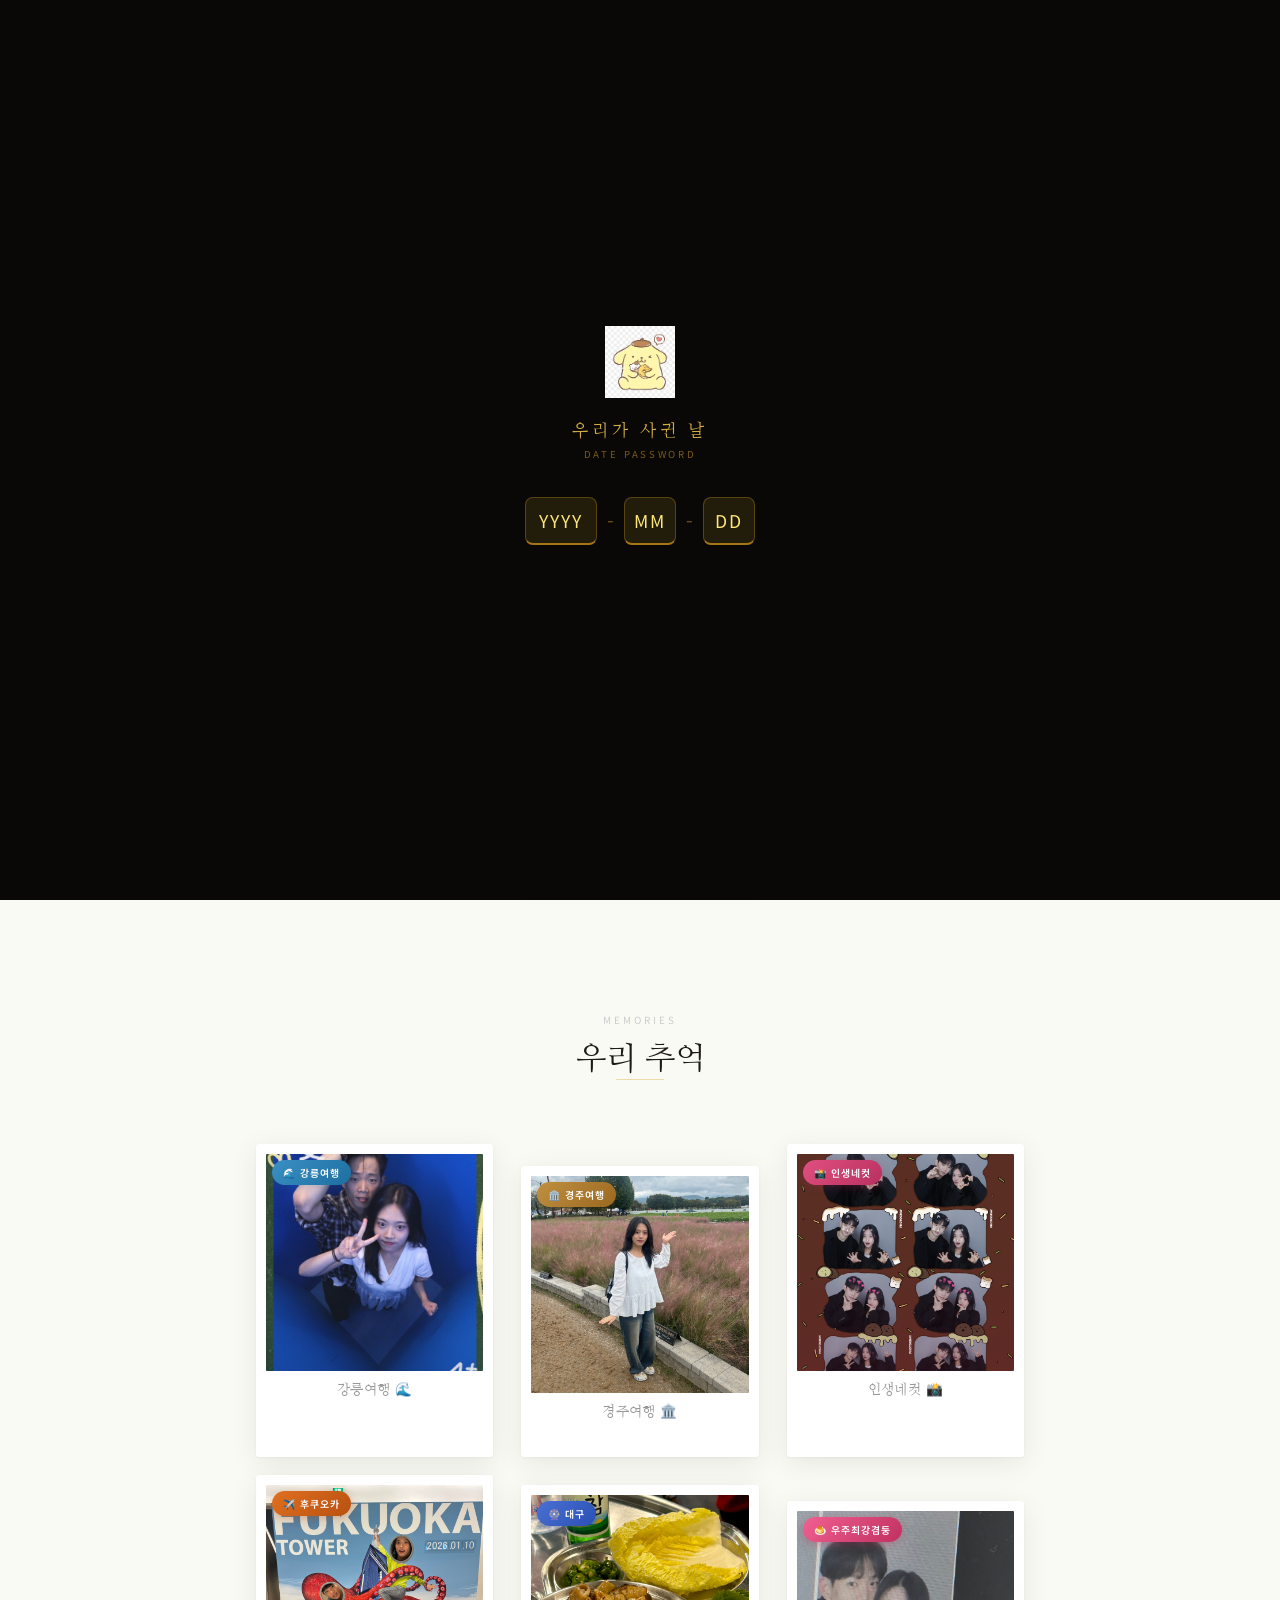
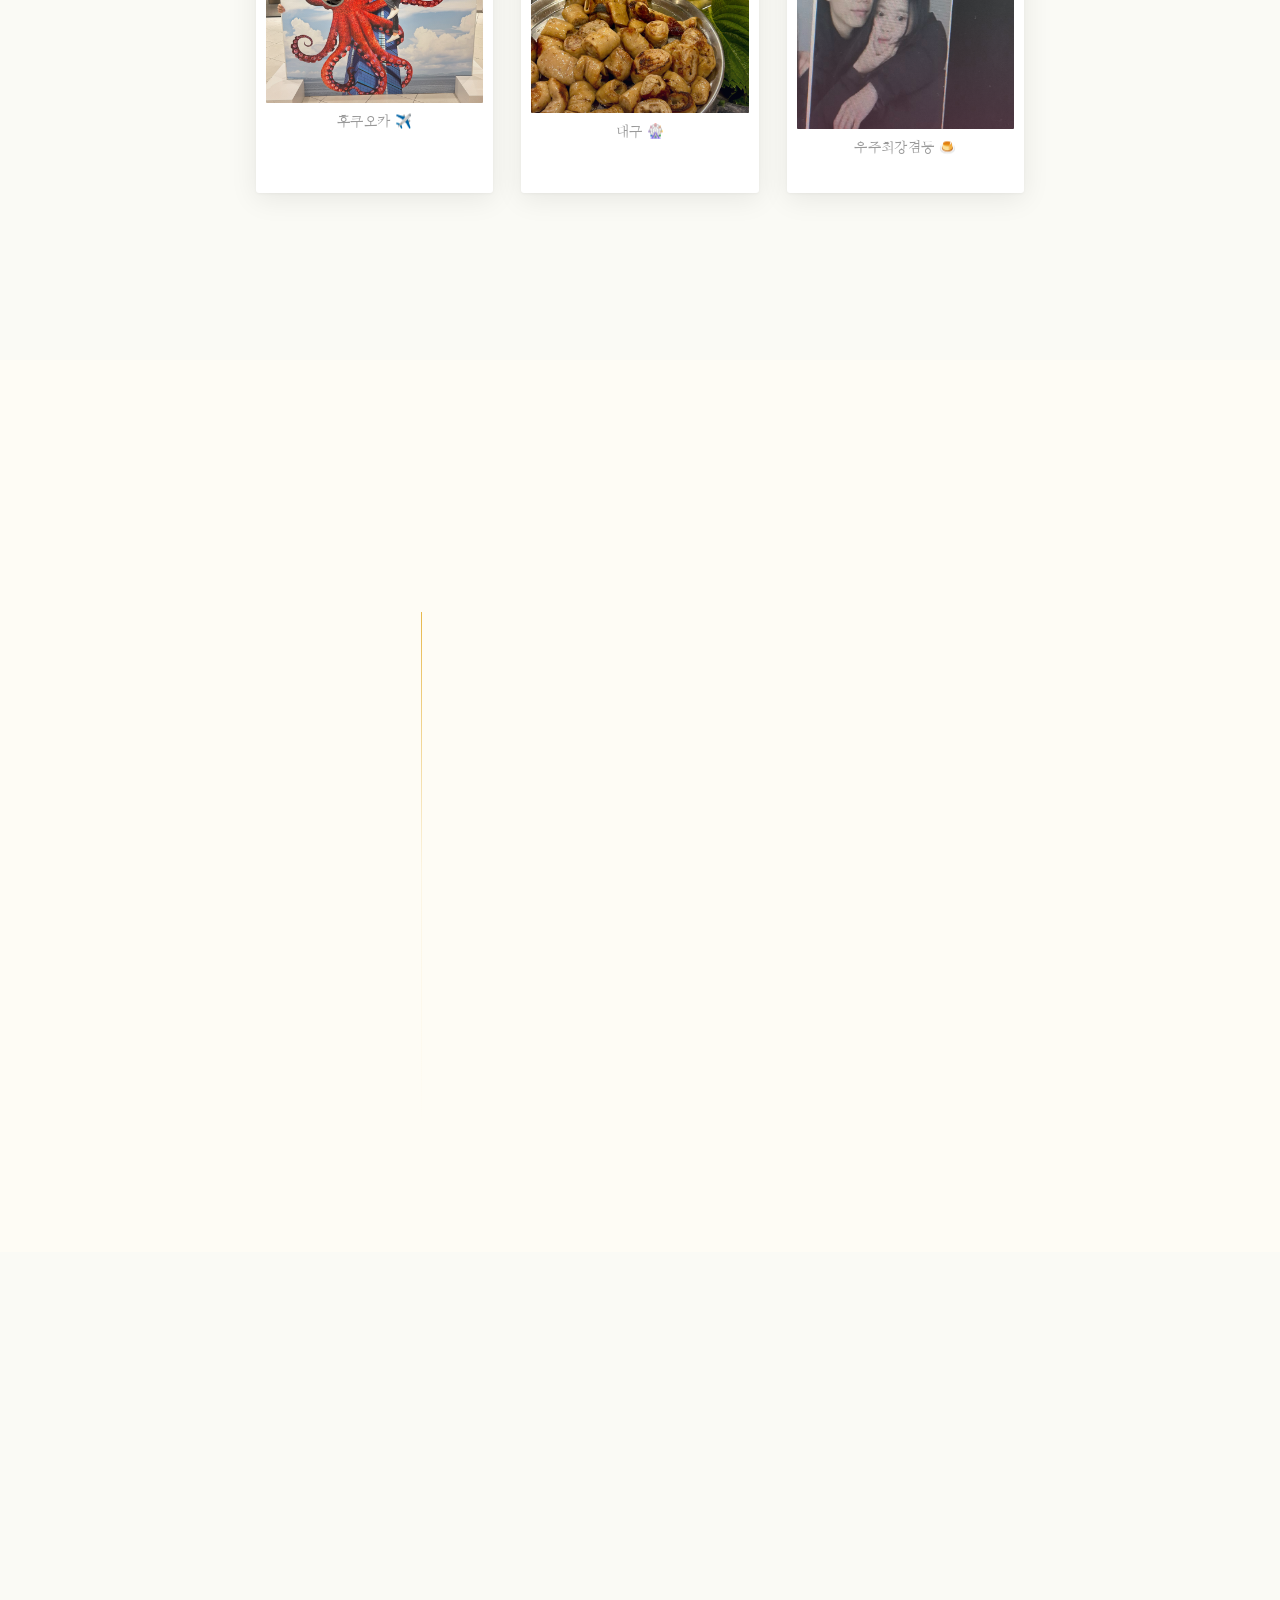
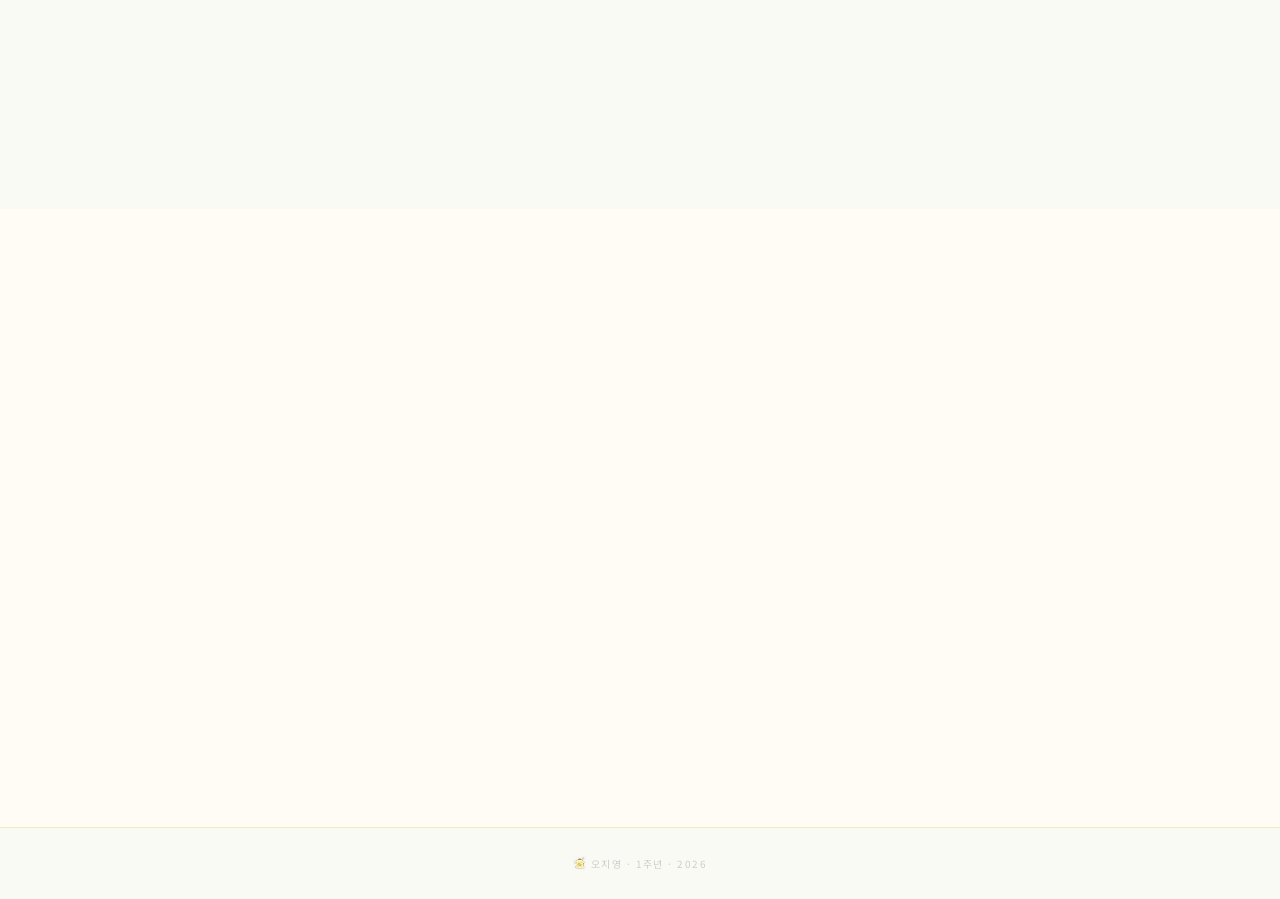
==== index2.html @ 8ad71fc0 "==" ====
<!doctype html>
<html lang="ko">
  <head>
    <meta charset="UTF-8" />
    <meta name="viewport" content="width=device-width, initial-scale=1.0" />
    <title>우래기 1주년 축하해 🍮</title>
    <link rel="preconnect" href="https://fonts.googleapis.com" />
    <link rel="preconnect" href="https://fonts.gstatic.com" crossorigin />
    <link
      href="https://fonts.googleapis.com/css2?family=Nanum+Myeongjo:wght@400;700;800&family=Noto+Sans+KR:wght@300;400;500&display=swap"
      rel="stylesheet" />
    <link rel="stylesheet" href="./css/365.css" />
  </head>
  <body>
    <!-- ═══ LOCK SCREEN (주석처리 중 - 작업용) ═══
    <div id="lockScreen" ...>
      ...
    </div>
    ═══ LOCK SCREEN END ═══ -->

    <!-- ═══ LOCK SCREEN ═══ -->
    <div id="lockScreen" style="position:fixed;inset:0;z-index:99999;display:flex;flex-direction:column;align-items:center;justify-content:center;background:#0a0806;overflow:hidden;">
      <canvas id="lockCanvas" style="position:absolute;inset:0;pointer-events:none;"></canvas>
      <div style="position:relative;z-index:2;display:flex;flex-direction:column;align-items:center;gap:0;">
        <div id="lockDuck" style="margin-bottom:18px;animation:duckBob 2.4s ease-in-out infinite;">
          <img src="./images/icon/pompom.png" alt="pompom" style="width:72px;height:72px;object-fit:contain;" />
        </div>
        <p style="font-family:'Nanum Myeongjo',serif;color:rgba(255,210,80,0.82);font-size:1.05rem;letter-spacing:0.22em;margin-bottom:6px;">우리가 사귄 날</p>
        <p style="font-family:'Noto Sans KR',sans-serif;color:rgba(255,190,60,0.45);font-size:0.6rem;letter-spacing:0.28em;margin-bottom:36px;">DATE PASSWORD</p>
        <div id="dateInputs" style="display:flex;align-items:center;gap:10px;margin-bottom:12px;">
          <input id="inYear" type="tel" maxlength="4" placeholder="YYYY"
            oninput="onlyNums(this);if(this.value.length===4)document.getElementById('inMonth').focus()"
            onfocus="lockFocus(this)" onblur="lockBlur(this)"
            style="width:72px;background:rgba(255,200,50,0.1);border:1px solid rgba(255,190,40,0.25);border-bottom:2px solid rgba(255,180,30,0.6);border-radius:8px;color:#ffd060;font-size:1.1rem;text-align:center;padding:10px 6px;outline:none;font-family:'Noto Sans KR',sans-serif;letter-spacing:0.1em;transition:all 0.2s;-webkit-appearance:none;" />
          <span style="color:rgba(255,190,50,0.4);font-size:1.2rem;">-</span>
          <input id="inMonth" type="tel" maxlength="2" placeholder="MM"
            oninput="onlyNums(this);if(this.value.length===2)document.getElementById('inDay').focus()"
            onfocus="lockFocus(this)" onblur="lockBlur(this)"
            style="width:52px;background:rgba(255,200,50,0.1);border:1px solid rgba(255,190,40,0.25);border-bottom:2px solid rgba(255,180,30,0.6);border-radius:8px;color:#ffd060;font-size:1.1rem;text-align:center;padding:10px 6px;outline:none;font-family:'Noto Sans KR',sans-serif;letter-spacing:0.1em;transition:all 0.2s;-webkit-appearance:none;" />
          <span style="color:rgba(255,190,50,0.4);font-size:1.2rem;">-</span>
          <input id="inDay" type="tel" maxlength="2" placeholder="DD"
            oninput="onlyNums(this);if(this.value.length===2)checkDate()"
            onfocus="lockFocus(this)" onblur="lockBlur(this)"
            style="width:52px;background:rgba(255,200,50,0.1);border:1px solid rgba(255,190,40,0.25);border-bottom:2px solid rgba(255,180,30,0.6);border-radius:8px;color:#ffd060;font-size:1.1rem;text-align:center;padding:10px 6px;outline:none;font-family:'Noto Sans KR',sans-serif;letter-spacing:0.1em;transition:all 0.2s;-webkit-appearance:none;" />
        </div>
        <p id="lockErrMsg" style="font-family:'Noto Sans KR',sans-serif;color:rgba(255,100,80,0.8);font-size:0.62rem;letter-spacing:0.18em;height:18px;opacity:0;transition:opacity 0.3s;">날짜가 맞지 않아요 🍮</p>
      </div>
    </div>
    <!-- ═══ LOCK SCREEN END ═══ -->

    <!-- Music Player -->
    <div class="fixed bottom-5 left-1/2 -translate-x-1/2 z-50 w-[88%] max-w-[300px]">
      <div class="player flex items-center gap-3 px-4 py-2.5">
        <button class="play-btn" onclick="toggleMusic()">
          <svg id="playIcon" width="12" height="12" viewBox="0 0 24 24" fill="#fff">
            <polygon points="6,3 20,12 6,21" />
          </svg>
          <svg id="pauseIcon" width="12" height="12" viewBox="0 0 24 24" fill="#fff" style="display: none">
            <rect x="5" y="4" width="4" height="16" />
            <rect x="15" y="4" width="4" height="16" />
          </svg>
        </button>
        <div class="flex-1">
          <div style="font-size: 0.65rem; color: #a09060; margin-bottom: 5px; letter-spacing: 0.05em;">
            🎵 たぶん — YOASOBI
          </div>
          <div style="width: 100%; height: 1.5px; border-radius: 1px; background: #f0e8a0; overflow: hidden;">
            <div id="pbar" style="height: 100%; width: 0%; background: linear-gradient(90deg, var(--gold), #d4a030); transition: width 0.4s linear; border-radius: 1px;"></div>
          </div>
        </div>
        <img src="./images/icon/pompom.png" alt="pompom" class="duck-walk" style="width:28px;height:28px;object-fit:contain;" onerror="this.outerHTML='<span class=\'duck-walk\' style=\'font-size:1.1rem\'>🍮</span>'" />
      </div>
    </div>
    <audio id="bgm" loop>
      <source src="./audio/ji.mp3" type="audio/mpeg" />
    </audio>

    <!-- HERO -->
    <section
      style="background: linear-gradient(160deg, #fffef0 0%, #fefcf0 50%, #fafaf5 100%); min-height: 100svh;"
      class="flex flex-col items-center justify-center text-center px-6 relative overflow-hidden dot-pattern">
      <div style="position: absolute; top: -80px; right: -80px; width: 420px; height: 420px; border-radius: 50%; background: radial-gradient(circle, rgba(232,184,75,0.08), transparent 70%); pointer-events: none;"></div>
      <div style="position: absolute; bottom: -60px; left: -60px; width: 320px; height: 320px; border-radius: 50%; background: radial-gradient(circle, rgba(232,184,75,0.06), transparent 70%); pointer-events: none;"></div>
      <div style="position: relative; animation: fadeUp 1s cubic-bezier(0.16,1,0.3,1) both;">
        <div class="big-num">1</div>
        <div class="big-num-fill">1</div>
      </div>
      <h1 class="serif" style="font-size: clamp(1.6rem,5vw,2.4rem); margin-top: 0.2rem; margin-bottom: 1rem; color: var(--ink); font-weight: 400; animation: fadeUp 1s 0.2s cubic-bezier(0.16,1,0.3,1) both; opacity: 0; letter-spacing: 0.08em;">주년</h1>
      <p style="color: var(--muted); font-size: 0.88rem; line-height: 2.1; animation: fadeUp 1s 0.35s cubic-bezier(0.16,1,0.3,1) both; opacity: 0;">
        지영아,<br />같이한 1년 고마워.
      </p>
      <div style="margin-top: 1.8rem; animation: fadeUp 1s 0.5s cubic-bezier(0.16,1,0.3,1) both; opacity: 0;">
        <div class="badge">
          <span>📅</span><span>2025. 03. 07</span>
          <span style="width: 1px; height: 10px; background: #e0d090; display: inline-block;"></span>
          <span id="dayCount" style="color: var(--gold); font-weight: 600;">D+1일</span>
        </div>
      </div>
      <div class="duck-float" style="margin-top: 2.8rem; animation: fadeUp 1s 0.65s cubic-bezier(0.16,1,0.3,1) both; opacity: 0;">
        <img src="./images/icon/pompom.png" alt="pompom" style="width:64px;height:64px;object-fit:contain;" onerror="this.outerHTML='<span style=\'font-size:2.4rem\'>🍮</span>'" />
      </div>
      <div style="position: absolute; bottom: 2.5rem; left: 50%; transform: translateX(-50%); display: flex; flex-direction: column; align-items: center; gap: 8px; color: #d0c8a0;">
        <span style="font-size: 0.55rem; letter-spacing: 0.25em;">SCROLL</span>
        <div style="width: 1px; height: 36px; background: linear-gradient(to bottom, rgba(200,180,100,0.4), transparent);" class="animate-bounce"></div>
      </div>
    </section>

    <!-- GALLERY -->
    <section class="py-28 px-6" style="background: #fafaf5">
      <div class="max-w-3xl mx-auto">
        <div class="text-center mb-16 reveal">
          <p class="section-label mb-3">memories</p>
          <h2 class="serif" style="font-size: 2rem; color: var(--ink); font-weight: 400;">우리 추억</h2>
          <div class="line mt-5"></div>
        </div>
        <div class="grid grid-cols-2 md:grid-cols-3 gap-5 md:gap-7">
          <!-- ① 강릉여행 카드 -->
          <div class="photo-card gangneung-card reveal" style="--r:-2.8deg" onclick="slideshow_open(0)">
            <div class="gangneung-badge">🌊 강릉여행</div>
            <div class="photo-inner">
              <img src="./images/first/KakaoTalk_20260305_104517673_07.jpg" loading="lazy" alt="강릉여행"
                onerror="this.style.display='none';this.nextElementSibling.style.display='flex';" />
              <div style="display:none;width:100%;height:100%;align-items:center;justify-content:center;background:linear-gradient(135deg,#daeef8,#b8dcf0);flex-direction:column;gap:8px;">
                <span style="font-size:2.8rem;">🌊</span>
                <span style="font-size:0.58rem;color:#5a9ec0;letter-spacing:0.1em;font-family:'Noto Sans KR',sans-serif;">강릉여행</span>
              </div>
            </div>
            <p class="photo-cap">강릉여행 🌊</p>
          </div>

          <!-- ② 경주여행 카드 -->
          <div class="photo-card gyeongju-card reveal" style="--r:2.2deg;margin-top:22px;transition-delay:0.08s" onclick="slideshow2_open(0)">
            <div class="gyeongju-badge">🏛️ 경주여행</div>
            <div class="photo-inner">
              <img src="./images/second/KakaoTalk_20260305_104533933_07.jpg" loading="lazy" alt="경주여행"
                onerror="this.style.display='none';this.nextElementSibling.style.display='flex';" />
              <div style="display:none;width:100%;height:100%;align-items:center;justify-content:center;background:linear-gradient(135deg,#f5ede0,#e8d4b0);flex-direction:column;gap:8px;">
                <span style="font-size:2.8rem;">🏛️</span>
                <span style="font-size:0.58rem;color:#a08040;letter-spacing:0.1em;font-family:'Noto Sans KR',sans-serif;">경주여행</span>
              </div>
            </div>
            <p class="photo-cap">경주여행 🏛️</p>
          </div>

          <!-- ③ 인생네컷 카드 -->
          <div class="photo-card photobooth-card reveal" style="--r:-1.8deg;transition-delay:0.15s" onclick="slideshow3_open(0)">
            <div class="photobooth-badge">📸 인생네컷</div>
            <div class="photo-inner">
              <img src="./images/third/KakaoTalk_20260305_133543598.jpg" loading="lazy" alt="인생네컷"
                onerror="this.style.display='none';this.nextElementSibling.style.display='flex';" />
              <div style="display:none;width:100%;height:100%;align-items:center;justify-content:center;background:linear-gradient(135deg,#fce4ec,#f8bbd0);flex-direction:column;gap:8px;">
                <span style="font-size:2.8rem">📸</span>
                <span style="font-size:0.58rem;color:#c06080;letter-spacing:0.1em;font-family:'Noto Sans KR',sans-serif;">인생네컷</span>
              </div>
            </div>
            <p class="photo-cap">인생네컷 📸</p>
          </div>

          <!-- ④ 후쿠오카 카드 -->
          <div class="photo-card fukuoka-card reveal" style="--r:2.8deg;margin-top:-10px;transition-delay:0.22s" onclick="slideshow4_open(0)">
            <div class="fukuoka-badge">✈️ 후쿠오카</div>
            <div class="photo-inner">
              <img src="./images/fourth/KakaoTalk_20260307_102604166_05.jpg" loading="lazy" alt="후쿠오카"
                onerror="this.style.display='none';this.nextElementSibling.style.display='flex';" />
              <div style="display:none;width:100%;height:100%;align-items:center;justify-content:center;background:linear-gradient(135deg,#fff0e0,#ffe0c0);flex-direction:column;gap:8px;">
                <span style="font-size:2.8rem">✈️</span>
                <span style="font-size:0.58rem;color:#c07030;letter-spacing:0.1em;font-family:'Noto Sans KR',sans-serif;">후쿠오카</span>
              </div>
            </div>
            <p class="photo-cap">후쿠오카 ✈️</p>
          </div>

          <!-- ⑤ 대구 카드 -->
          <div class="photo-card daegu-card reveal" style="--r:-2.2deg;transition-delay:0.28s" onclick="slideshow5_open(0)">
            <div class="daegu-badge">🎡 대구</div>
            <div class="photo-inner">
              <img src="./images/fifth/KakaoTalk_20260307_104300036_05.jpg" loading="lazy" alt="대구"
                onerror="this.style.display='none';this.nextElementSibling.style.display='flex';" />
              <div style="display:none;width:100%;height:100%;align-items:center;justify-content:center;background:linear-gradient(135deg,#e8f0ff,#c8d8f8);flex-direction:column;gap:8px;">
                <span style="font-size:2.8rem">🎡</span>
                <span style="font-size:0.58rem;color:#4060c0;letter-spacing:0.1em;font-family:'Noto Sans KR',sans-serif;">대구</span>
              </div>
            </div>
            <p class="photo-cap">대구 🎡</p>
          </div>

          <!-- ⑥ 우주최강겸둥 카드 -->
          <div class="photo-card gyemdong-card reveal" style="--r:1.8deg;margin-top:16px;transition-delay:0.35s" onclick="slideshow6_open(0)">
            <div class="gyemdong-badge">🍮 우주최강겸둥</div>
            <div class="photo-inner">
              <img src="./images/sixth/KakaoTalk_20260307_105306661_08.jpg" loading="lazy" alt="우주최강겸둥"
                onerror="this.style.display='none';this.nextElementSibling.style.display='flex';" />
              <div style="display:none;width:100%;height:100%;align-items:center;justify-content:center;background:linear-gradient(135deg,#fff0f5,#ffd6e8);flex-direction:column;gap:8px;">
                <span style="font-size:2.8rem">🍮</span>
                <span style="font-size:0.58rem;color:#c04070;letter-spacing:0.1em;font-family:'Noto Sans KR',sans-serif;">우주최강겸둥</span>
              </div>
            </div>
            <p class="photo-cap">우주최강겸둥 🍮</p>
          </div>
        </div>
        <p style="text-align:center;font-size:0.62rem;color:#ccc;margin-top:2.5rem;letter-spacing:0.15em;" class="reveal">CLICK TO ENLARGE</p>
      </div>
    </section>

    <!-- ══ 슬라이드쇼1 (강릉) ══ -->
    <div id="slideshow">
      <div class="ss-topbar">
        <div>
          <div class="ss-title">🌊 강릉여행</div>
          <div class="ss-counter"><span id="ssIdx">1</span> / <span id="ssTotal">1</span></div>
        </div>
        <div style="display:flex;align-items:center;gap:12px;">
          <button id="ssAutoBtn" onclick="slideshow_toggleAuto()" style="min-height:44px;touch-action:manipulation;-webkit-tap-highlight-color:transparent;background:none;border:1px solid rgba(255,200,60,0.25);border-radius:999px;color:rgba(255,210,100,0.6);font-size:0.6rem;letter-spacing:0.12em;padding:5px 12px;cursor:pointer;transition:all 0.2s;font-family:'Noto Sans KR',sans-serif;">▶ AUTO</button>
          <button class="ss-close" id="ssCloseBtn">✕</button>
        </div>
      </div>
      <div class="ss-progress" id="ssProgress"></div>
      <div class="ss-stage">
        <button class="ss-arrow" id="ssArrowL" onclick="slideshow_move(-1)">‹</button>
        <img id="ssImg" src="" alt="강릉여행" />
        <button class="ss-arrow" id="ssArrowR" onclick="slideshow_move(1)">›</button>
      </div>
      <div class="ss-strip" id="ssStrip"></div>
    </div>

    <!-- ══ 슬라이드쇼2 (경주) ══ -->
    <div id="slideshow2">
      <div class="ss-topbar">
        <div>
          <div class="ss-title">🏛️ 경주여행</div>
          <div class="ss-counter"><span id="ssIdx2">1</span> / <span id="ssTotal2">1</span></div>
        </div>
        <div style="display:flex;align-items:center;gap:12px;">
          <button id="ssAutoBtn2" onclick="slideshow2_toggleAuto()" style="min-height:44px;touch-action:manipulation;-webkit-tap-highlight-color:transparent;background:none;border:1px solid rgba(255,200,60,0.25);border-radius:999px;color:rgba(255,210,100,0.6);font-size:0.6rem;letter-spacing:0.12em;padding:5px 12px;cursor:pointer;transition:all 0.2s;font-family:'Noto Sans KR',sans-serif;">▶ AUTO</button>
          <button class="ss-close" id="ssCloseBtn2">✕</button>
        </div>
      </div>
      <div class="ss-progress" id="ssProgress2"></div>
      <div class="ss-stage">
        <button class="ss-arrow" id="ssArrowL2" onclick="slideshow2_move(-1)">‹</button>
        <img id="ssImg2" src="" alt="경주여행" />
        <button class="ss-arrow" id="ssArrowR2" onclick="slideshow2_move(1)">›</button>
      </div>
      <div class="ss-strip" id="ssStrip2"></div>
    </div>

    <!-- ══ 슬라이드쇼3 (인생네컷) ══ -->
    <div id="slideshow3">
      <div class="ss-topbar">
        <div>
          <div class="ss-title">📸 인생네컷</div>
          <div class="ss-counter"><span id="ssIdx3">1</span> / <span id="ssTotal3">1</span></div>
        </div>
        <div style="display:flex;align-items:center;gap:12px;">
          <button id="ssAutoBtn3" onclick="slideshow3_toggleAuto()" style="min-height:44px;touch-action:manipulation;-webkit-tap-highlight-color:transparent;background:none;border:1px solid rgba(255,200,60,0.25);border-radius:999px;color:rgba(255,210,100,0.6);font-size:0.6rem;letter-spacing:0.12em;padding:5px 12px;cursor:pointer;transition:all 0.2s;font-family:'Noto Sans KR',sans-serif;">▶ AUTO</button>
          <button class="ss-close" id="ssCloseBtn3">✕</button>
        </div>
      </div>
      <div class="ss-progress" id="ssProgress3"></div>
      <div class="ss-stage">
        <button class="ss-arrow" id="ssArrowL3" onclick="slideshow3_move(-1)">‹</button>
        <img id="ssImg3" src="" alt="인생네컷" />
        <button class="ss-arrow" id="ssArrowR3" onclick="slideshow3_move(1)">›</button>
      </div>
      <div class="ss-strip" id="ssStrip3"></div>
    </div>

    <!-- ══ 슬라이드쇼4 (후쿠오카) ══ -->
    <div id="slideshow4">
      <div class="ss-topbar">
        <div>
          <div class="ss-title">✈️ 후쿠오카</div>
          <div class="ss-counter"><span id="ssIdx4">1</span> / <span id="ssTotal4">1</span></div>
        </div>
        <div style="display:flex;align-items:center;gap:12px;">
          <button id="ssAutoBtn4" onclick="slideshow4_toggleAuto()" style="min-height:44px;touch-action:manipulation;-webkit-tap-highlight-color:transparent;background:none;border:1px solid rgba(255,200,60,0.25);border-radius:999px;color:rgba(255,210,100,0.6);font-size:0.6rem;letter-spacing:0.12em;padding:5px 12px;cursor:pointer;transition:all 0.2s;font-family:'Noto Sans KR',sans-serif;">▶ AUTO</button>
          <button class="ss-close" id="ssCloseBtn4">✕</button>
        </div>
      </div>
      <div class="ss-progress" id="ssProgress4"></div>
      <div class="ss-stage">
        <button class="ss-arrow" id="ssArrowL4" onclick="slideshow4_move(-1)">‹</button>
        <img id="ssImg4" src="" alt="후쿠오카" />
        <button class="ss-arrow" id="ssArrowR4" onclick="slideshow4_move(1)">›</button>
      </div>
      <div class="ss-strip" id="ssStrip4"></div>
    </div>

    <!-- ══ 슬라이드쇼5 (대구) ══ -->
    <div id="slideshow5">
      <div class="ss-topbar">
        <div>
          <div class="ss-title">🎡 대구</div>
          <div class="ss-counter"><span id="ssIdx5">1</span> / <span id="ssTotal5">1</span></div>
        </div>
        <div style="display:flex;align-items:center;gap:12px;">
          <button id="ssAutoBtn5" onclick="slideshow5_toggleAuto()" style="min-height:44px;touch-action:manipulation;-webkit-tap-highlight-color:transparent;background:none;border:1px solid rgba(255,200,60,0.25);border-radius:999px;color:rgba(255,210,100,0.6);font-size:0.6rem;letter-spacing:0.12em;padding:5px 12px;cursor:pointer;transition:all 0.2s;font-family:'Noto Sans KR',sans-serif;">▶ AUTO</button>
          <button class="ss-close" id="ssCloseBtn5">✕</button>
        </div>
      </div>
      <div class="ss-progress" id="ssProgress5"></div>
      <div class="ss-stage">
        <button class="ss-arrow" id="ssArrowL5" onclick="slideshow5_move(-1)">‹</button>
        <img id="ssImg5" src="" alt="대구" />
        <button class="ss-arrow" id="ssArrowR5" onclick="slideshow5_move(1)">›</button>
      </div>
      <div class="ss-strip" id="ssStrip5"></div>
    </div>

    <!-- ══ 슬라이드쇼6 (우주최강겸둥) ══ -->
    <div id="slideshow6">
      <div class="ss-topbar">
        <div>
          <div class="ss-title">🍮 우주최강겸둥</div>
          <div class="ss-counter"><span id="ssIdx6">1</span> / <span id="ssTotal6">1</span></div>
        </div>
        <div style="display:flex;align-items:center;gap:12px;">
          <button id="ssAutoBtn6" onclick="slideshow6_toggleAuto()" style="min-height:44px;touch-action:manipulation;-webkit-tap-highlight-color:transparent;background:none;border:1px solid rgba(255,200,60,0.25);border-radius:999px;color:rgba(255,210,100,0.6);font-size:0.6rem;letter-spacing:0.12em;padding:5px 12px;cursor:pointer;transition:all 0.2s;font-family:'Noto Sans KR',sans-serif;">▶ AUTO</button>
          <button class="ss-close" id="ssCloseBtn6">✕</button>
        </div>
      </div>
      <div class="ss-progress" id="ssProgress6"></div>
      <div class="ss-stage">
        <button class="ss-arrow" id="ssArrowL6" onclick="slideshow6_move(-1)">‹</button>
        <img id="ssImg6" src="" alt="우주최강겸둥" />
        <button class="ss-arrow" id="ssArrowR6" onclick="slideshow6_move(1)">›</button>
      </div>
      <div class="ss-strip" id="ssStrip6"></div>
    </div>

    <!-- TIMELINE -->
    <section class="py-28 px-6" style="background: var(--cream)">
      <div class="max-w-md mx-auto">
        <div class="text-center mb-16 reveal">
          <p class="section-label mb-3">our story</p>
          <h2 class="serif" style="font-size: 2rem; color: var(--ink); font-weight: 400;">1년의 기록</h2>
          <div class="line mt-5"></div>
        </div>
        <div style="position:relative;padding-left:32px;">
          <div style="position:absolute;left:5px;top:8px;bottom:8px;width:1px;background:linear-gradient(to bottom,var(--gold),rgba(232,184,75,0.1),transparent);"></div>
          <div style="display:flex;gap:20px;align-items:flex-start;margin-bottom:44px;" class="reveal">
            <div class="t-dot" style="margin-left:-5px;"></div>
            <div>
              <div style="font-size:0.65rem;color:#c0a860;margin-bottom:6px;letter-spacing:0.1em;">2025 · 02 · 15</div>
              <h4 class="serif" style="font-size:1.15rem;margin-bottom:6px;font-weight:700;">처음 만난 날</h4>
              <p style="font-size:0.82rem;color:var(--muted);line-height:1.9;">인스타 알려달라고 했던 그날.<br>너가 거칠어질 줄 몰랐어.</p>
            </div>
          </div>
          <div style="display:flex;gap:20px;align-items:flex-start;margin-bottom:44px;" class="reveal">
            <div class="t-dot" style="margin-left:-5px;"></div>
            <div>
              <div style="font-size:0.65rem;color:#c0a860;margin-bottom:6px;letter-spacing:0.1em;">봄 · 여름</div>
              <h4 class="serif" style="font-size:1.15rem;margin-bottom:6px;font-weight:700;">설레던 날들</h4>
              <p style="font-size:0.82rem;color:var(--muted);line-height:1.9;">뭘 해도 재밌고, 어디 가도 좋았어.<br/>그냥 네가 있어서 좋았어.</p>
            </div>
          </div>
          <div style="display:flex;gap:20px;align-items:flex-start;margin-bottom:44px;" class="reveal">
            <div class="t-dot" style="margin-left:-5px;"></div>
            <div>
              <div style="font-size:0.65rem;color:#c0a860;margin-bottom:6px;letter-spacing:0.1em;">가을 · 겨울</div>
              <h4 class="serif" style="font-size:1.15rem;margin-bottom:6px;font-weight:700;">편안해진 우리</h4>
              <p style="font-size:0.82rem;color:var(--muted);line-height:1.9;">같이 있는 게 당연해진 때.<br/>그게 제일 좋았어.</p>
            </div>
          </div>
          <div style="display:flex;gap:20px;align-items:flex-start;" class="reveal">
            <div class="t-dot now" style="margin-left:-6px;"></div>
            <div>
              <div style="font-size:0.65rem;color:var(--gold);font-weight:600;margin-bottom:6px;letter-spacing:0.1em;">오늘 ✦ 2026 · 03 · 07</div>
              <h4 class="serif" style="font-size:1.25rem;margin-bottom:6px;font-weight:700;">1주년</h4>
              <p style="font-size:0.82rem;color:var(--muted);line-height:1.9;">1주년 축하해.<br/>앞으로도 잘 부탁할게용</p>
            </div>
          </div>
        </div>
      </div>
    </section>

    <!-- LETTER -->
    <section class="py-28 px-6" style="background: #fafaf5">
      <div class="max-w-md mx-auto">
        <div class="text-center mb-12 reveal">
          <p class="section-label mb-3">letter</p>
          <h2 class="serif" style="font-size:1.8rem;color:var(--ink);font-weight:400;">우주최강 귀염코딱지에게</h2>
          <div class="line mt-5"></div>
        </div>
        <div id="envWrap" class="envelope reveal" onclick="openLetter()" style="padding:48px 32px;text-align:center;">
          <div class="envelope-flap"></div>
          <div style="position:relative;z-index:1;margin-top:16px;">
            <div style="font-size:2.4rem;margin-bottom:12px;filter:drop-shadow(0 4px 8px rgba(0,0,0,0.08));">💌</div>
            <p class="serif" style="color:#a08840;font-size:0.88rem;letter-spacing:0.04em;">눌러서 편지 읽기</p>
            <p style="font-size:0.62rem;color:#c0a860;margin-top:6px;letter-spacing:0.12em;">OPEN LETTER</p>
          </div>
        </div>
        <div id="letterBox" class="letter-paper px-10 py-12 reveal" style="display:none;">
          <div class="serif" style="font-size:0.94rem;line-height:2.5;color:#2a2820;position:relative;z-index:1;padding-left:8px;">
            <p>지영아,</p><br/>
            <p>벌써 1년이 지났네.</p>
            <p>1년동안 정말 많은 추억을 쌓았던 것 같아.</p>
            <p>졍이가 있어서 모든 순간들이 특별했어.</p><br/>
            <p>처음 봤을 때부터 뭔가 달랐어.</p>
            <p>뭔가 모르는 기운이 빨리 잡으라고 했거든 ㅎ</p><br/>
            <p>너랑 놀고 웃고 술마시고 맛있는거 먹고</p>
            <p>그냥 누워서 릴스보고 꼬집히고 괴롭힘 당하고..</p>
            <p>그 모든 것들이 내 일상이 되었어.</p><br/>
            <p>네가 웃을 때 나도 모르게 웃게 되고,</p>
            <p>네가 힘들다 하면 나도 같이 무거워지고.</p>
            <p>내한테 가장 소중한 사람이자 내 분신같아.</p><br/>
            <p>잘 맞지 않을 때도 있었고,</p>
            <p>서툴게 마음 전한 날도 많았는데</p>
            <p>그래도 곁에서 받아줘서 고마워</p><br/>
            <p>앞으로도 지영이 정수리 냄새 계속 맡을래</p>
            <p>오래오래 옆에 있을게</p><br/>
            <p style="text-align:right;color:var(--gold);">— 시원</p>
          </div>
        </div>
      </div>
    </section>

    <!-- CLOSING -->
    <section class="py-32 px-6 text-center" style="background: var(--cream)">
      <div class="max-w-sm mx-auto reveal">
        <div style="margin-bottom:2rem;animation:pulse 2.5s ease-in-out infinite;">
          <img src="./images/icon/pompom.png" alt="pompom" style="width:90px;height:90px;object-fit:contain;" />
        </div>
        <h2 class="serif" style="font-size:2.6rem;margin-bottom:1.2rem;color:var(--ink);font-weight:800;line-height:1.2;">1년,<br/>고마워</h2>
        <div class="line mb-6"></div>
        <p style="font-size:0.88rem;color:var(--muted);line-height:2;margin-bottom:2.5rem;">오지영, 사랑해.</p>
        <button
          onclick="duckPop(event)"
          style="padding:14px 36px;border-radius:999px;background:linear-gradient(135deg,var(--gold),#d4a030);color:#fff;font-size:0.82rem;font-weight:600;border:none;cursor:pointer;transition:transform 0.25s,box-shadow 0.25s;box-shadow:0 6px 24px rgba(232,184,75,0.35);letter-spacing:0.05em;"
          onmouseover="this.style.transform='scale(1.05)';this.style.boxShadow='0 10px 32px rgba(232,184,75,0.5)';"
          onmouseout="this.style.transform='';this.style.boxShadow='0 6px 24px rgba(232,184,75,0.35)';">
          <img src="./images/icon/pompom.png" alt="pompom" style="width:18px;height:18px;object-fit:contain;vertical-align:middle;margin-right:4px;" /> 푸린 날리기
        </button>
      </div>
    </section>

    <footer style="padding:28px;text-align:center;background:#fafaf5;border-top:1px solid #f0e8c0;">
      <p style="font-size:0.62rem;color:#ccc;letter-spacing:0.15em;display:flex;align-items:center;justify-content:center;gap:4px;">
        <img src="./images/icon/pompom.png" alt="pompom" style="width:14px;height:14px;object-fit:contain;" /> 오지영 · 1주년 · 2026
      </p>
    </footer>

    <script src="./js/365.js"></script>
  </body>
</html>
---- css/365.css ----
/* ── CSS Variables ── */
:root {
  --gold: #e8b84b;
  --gold-light: #f5d98a;
  --gold-pale: #fdf6e3;
  --cream: #fefcf5;
  --ink: #1c1a16;
  --muted: #8a8070;
  --line: #ecdcaa;
}

/* ── Reset ── */
*,
*::before,
*::after {
  margin: 0;
  padding: 0;
  box-sizing: border-box;
}

html {
  scroll-behavior: smooth;
}

body {
  background: var(--cream);
  font-family: "Noto Sans KR", sans-serif;
  color: var(--ink);
  overflow-x: hidden;
}

/* ── Scrollbar ── */
::-webkit-scrollbar {
  width: 3px;
}

::-webkit-scrollbar-thumb {
  background: var(--gold-light);
  border-radius: 2px;
}

/* ── Noise ── */
body::before {
  content: "";
  position: fixed;
  inset: 0;
  pointer-events: none;
  z-index: 1000;
  opacity: 0.018;
  background-image: url("data:image/svg+xml,%3Csvg viewBox='0 0 200 200' xmlns='http://www.w3.org/2000/svg'%3E%3Cfilter id='n'%3E%3CfeTurbulence type='fractalNoise' baseFrequency='0.85' numOctaves='2' stitchTiles='stitch'/%3E%3C/filter%3E%3Crect width='100%25' height='100%25' filter='url(%23n)'/%3E%3C/svg%3E");
}

/* ── Tailwind 대체 유틸 ── */
.flex {
  display: flex;
}

.flex-col {
  flex-direction: column;
}

.flex-1 {
  flex: 1;
}

.items-center {
  align-items: center;
}

.justify-center {
  justify-content: center;
}

.text-center {
  text-align: center;
}

.relative {
  position: relative;
}

.overflow-hidden {
  overflow: hidden;
}

.mx-auto {
  margin-left: auto;
  margin-right: auto;
}

.mb-3 {
  margin-bottom: 0.75rem;
}

.mb-6 {
  margin-bottom: 1.5rem;
}

.mb-12 {
  margin-bottom: 3rem;
}

.mb-16 {
  margin-bottom: 4rem;
}

.mt-5 {
  margin-top: 1.25rem;
}

.gap-3 {
  gap: 0.75rem;
}

.px-4 {
  padding-left: 1rem;
  padding-right: 1rem;
}

.px-6 {
  padding-left: 1.5rem;
  padding-right: 1.5rem;
}

.px-10 {
  padding-left: 2.5rem;
  padding-right: 2.5rem;
}

.py-2\.5 {
  padding-top: 0.625rem;
  padding-bottom: 0.625rem;
}

.py-12 {
  padding-top: 3rem;
  padding-bottom: 3rem;
}

.py-28 {
  padding-top: 7rem;
  padding-bottom: 7rem;
}

.py-32 {
  padding-top: 8rem;
  padding-bottom: 8rem;
}

.max-w-3xl {
  max-width: 48rem;
}

.max-w-md {
  max-width: 28rem;
}

.max-w-sm {
  max-width: 24rem;
}

.w-\[88\%\] {
  width: 88%;
}

.max-w-\[300px\] {
  max-width: 300px;
}

.grid {
  display: grid;
}

.grid-cols-2 {
  grid-template-columns: repeat(2, 1fr);
}

.gap-5 {
  gap: 1.25rem;
}

.fixed {
  position: fixed;
}

.bottom-5 {
  bottom: 1.25rem;
}

.left-1\/2 {
  left: 50%;
}

.-translate-x-1\/2 {
  transform: translateX(-50%);
}

.z-50 {
  z-index: 50;
}

@media (min-width: 768px) {
  .md\:grid-cols-3 {
    grid-template-columns: repeat(3, 1fr);
  }

  .md\:gap-7 {
    gap: 1.75rem;
  }
}

@keyframes bounce {

  0%,
  100% {
    transform: translateY(0);
    animation-timing-function: cubic-bezier(0.8, 0, 1, 1);
  }

  50% {
    transform: translateY(-25%);
    animation-timing-function: cubic-bezier(0, 0, 0.2, 1);
  }
}

.animate-bounce {
  animation: bounce 1s infinite;
}

/* ── Typography ── */
.serif {
  font-family: "Nanum Myeongjo", serif;
}

/* ── Keyframes ── */
@keyframes fillNum {
  to {
    clip-path: inset(0 0% 0 0);
  }
}

@keyframes duckFloat {

  0%,
  100% {
    transform: translateY(0) rotate(-4deg);
  }

  50% {
    transform: translateY(-8px) rotate(4deg);
  }
}

@keyframes duckWalk {

  0%,
  100% {
    transform: rotate(-5deg) translateY(0);
  }

  25% {
    transform: rotate(5deg) translateY(-3px);
  }

  75% {
    transform: rotate(-3deg) translateY(-3px);
  }
}

@keyframes fadeUp {
  from {
    opacity: 0;
    transform: translateY(24px);
  }

  to {
    opacity: 1;
    transform: translateY(0);
  }
}

@keyframes fadeIn {
  from {
    opacity: 0;
  }

  to {
    opacity: 1;
  }
}

@keyframes pulse {

  0%,
  100% {
    transform: scale(1);
  }

  50% {
    transform: scale(1.08);
  }
}

/* ── Big number ── */
.big-num {
  font-family: "Nanum Myeongjo", serif;
  font-size: clamp(9rem, 26vw, 16rem);
  line-height: 0.85;
  color: transparent;
  -webkit-text-stroke: 2px var(--gold);
  letter-spacing: -0.03em;
  user-select: none;
}

.big-num-fill {
  font-family: "Nanum Myeongjo", serif;
  font-size: clamp(9rem, 26vw, 16rem);
  line-height: 0.85;
  color: var(--gold);
  letter-spacing: -0.03em;
  position: absolute;
  top: 0;
  left: 0;
  clip-path: inset(0 100% 0 0);
  animation: fillNum 1.6s 0.4s cubic-bezier(0.16, 1, 0.3, 1) forwards;
  user-select: none;
}

/* ── Animated helpers ── */
.duck-float {
  animation: duckFloat 2.2s ease-in-out infinite;
  display: inline-block;
}

.duck-walk {
  animation: duckWalk 1s ease-in-out infinite;
  display: inline-block;
}

/* ── Layout helpers ── */
.line {
  width: 48px;
  height: 1px;
  background: var(--line);
  margin: 0 auto;
}

.section-label {
  font-size: 0.62rem;
  letter-spacing: 0.3em;
  color: #ccc;
  text-transform: uppercase;
}

.dot-pattern {
  background-image: radial-gradient(circle, rgba(232, 184, 75, 0.12) 1px, transparent 1px);
  background-size: 22px 22px;
}

/* ── Reveal ── */
.reveal {
  opacity: 0;
  transform: translateY(32px);
  transition: opacity 0.9s cubic-bezier(0.16, 1, 0.3, 1), transform 0.9s cubic-bezier(0.16, 1, 0.3, 1);
}

.reveal.show {
  opacity: 1;
  transform: translateY(0);
}

/* ── Badge ── */
.badge {
  display: inline-flex;
  align-items: center;
  gap: 6px;
  padding: 8px 20px;
  border-radius: 999px;
  background: rgba(255, 255, 255, 0.9);
  border: 1px solid var(--line);
  font-size: 0.75rem;
  color: #9a8040;
  box-shadow: 0 2px 12px rgba(0, 0, 0, 0.04);
  backdrop-filter: blur(8px);
}

/* ── Music player ── */
.player {
  background: rgba(254, 252, 245, 0.95);
  border: 1px solid rgba(232, 184, 75, 0.25);
  border-radius: 999px;
  backdrop-filter: blur(16px);
  box-shadow: 0 4px 24px rgba(0, 0, 0, 0.06), 0 1px 0 rgba(255, 255, 255, 0.8) inset;
}

.play-btn {
  width: 36px;
  height: 36px;
  border-radius: 50%;
  border: none;
  cursor: pointer;
  background: linear-gradient(135deg, var(--gold), #d4a030);
  display: flex;
  align-items: center;
  justify-content: center;
  transition: transform 0.2s, box-shadow 0.2s;
  flex-shrink: 0;
  box-shadow: 0 2px 8px rgba(232, 184, 75, 0.4);
}

.play-btn:hover {
  transform: scale(1.1);
  box-shadow: 0 4px 16px rgba(232, 184, 75, 0.5);
}

/* ── Photo cards ── */
.photo-card {
  background: #fff;
  border-radius: 3px;
  padding: 10px 10px 36px;
  box-shadow: 0 6px 28px rgba(0, 0, 0, 0.08), 0 1px 3px rgba(0, 0, 0, 0.04);
  transform: rotate(var(--r));
  transition: transform 0.4s cubic-bezier(0.175, 0.885, 0.32, 1.275), box-shadow 0.4s;
  cursor: pointer;
  position: relative;
}

.photo-card:hover {
  transform: rotate(0deg) scale(1.06) translateY(-6px);
  box-shadow: 0 20px 48px rgba(0, 0, 0, 0.12);
  z-index: 5;
}

.photo-inner {
  width: 100%;
  aspect-ratio: 1;
  border-radius: 1px;
  overflow: hidden;
  display: flex;
  align-items: center;
  justify-content: center;
  font-size: 3.2rem;
  position: relative;
}

.photo-inner img {
  width: 100%;
  height: 100%;
  object-fit: cover;
  display: block;
}

.photo-cap {
  text-align: center;
  margin-top: 10px;
  font-family: "Nanum Myeongjo", serif;
  font-size: 0.85rem;
  color: #999;
  letter-spacing: 0.03em;
}

/* ── Timeline dots ── */
.t-dot {
  width: 10px;
  height: 10px;
  background: var(--cream);
  border-radius: 50%;
  border: 2px solid var(--gold);
  flex-shrink: 0;
  margin-top: 6px;
  transition: transform 0.3s;
}

.t-dot:hover {
  transform: scale(1.5);
}

.t-dot.now {
  width: 12px;
  height: 12px;
  background: var(--gold);
  border: none;
  box-shadow: 0 0 0 3px var(--cream), 0 0 0 5px var(--gold-light), 0 0 16px rgba(232, 184, 75, 0.4);
  margin-top: 4px;
}

/* ── Letter ── */
.letter-paper {
  background: #fffef8;
  border: 1px solid #f0e4b0;
  border-radius: 4px;
  position: relative;
  overflow: hidden;
  box-shadow: 0 2px 40px rgba(0, 0, 0, 0.05), 0 0 0 6px rgba(240, 228, 176, 0.2);
}

.letter-paper::before {
  content: "";
  position: absolute;
  inset: 0;
  background: repeating-linear-gradient(transparent, transparent 31px, rgba(216, 196, 120, 0.12) 31px, rgba(216, 196, 120, 0.12) 32px);
  pointer-events: none;
}

.letter-paper::after {
  content: "";
  position: absolute;
  left: 48px;
  top: 0;
  bottom: 0;
  width: 1px;
  background: rgba(216, 160, 160, 0.18);
  pointer-events: none;
}

/* ── Envelope ── */
.envelope {
  background: linear-gradient(145deg, #fff8dc, #fff3c0);
  border: 1px solid #f0e090;
  border-radius: 8px;
  position: relative;
  overflow: hidden;
  cursor: pointer;
  transition: transform 0.3s, box-shadow 0.3s;
  box-shadow: 0 4px 24px rgba(0, 0, 0, 0.06);
}

.envelope:hover {
  transform: translateY(-4px);
  box-shadow: 0 12px 40px rgba(0, 0, 0, 0.1);
}

.envelope-flap {
  position: absolute;
  top: 0;
  left: 0;
  right: 0;
  height: 50%;
  background: linear-gradient(160deg, #fff0a0, #ffe878);
  clip-path: polygon(0 0, 100% 0, 50% 100%);
  border-bottom: 1px solid #f0d870;
}

/* ══════════════════════════════════════
   갤러리 배지
══════════════════════════════════════ */
.gangneung-card,
.gyeongju-card {
  position: relative;
}

.gangneung-badge,
.gyeongju-badge {
  position: absolute;
  top: 16px;
  left: 16px;
  z-index: 3;
  color: #fff;
  font-size: 0.62rem;
  letter-spacing: 0.1em;
  padding: 5px 11px;
  border-radius: 999px;
  font-family: "Noto Sans KR", sans-serif;
  font-weight: 600;
  pointer-events: none;
}

.gangneung-badge {
  background: linear-gradient(135deg, #3a8fc4, #1e6fa0);
  box-shadow: 0 2px 8px rgba(30, 100, 160, 0.3);
}

.gyeongju-badge {
  background: linear-gradient(135deg, #c09040, #9a6820);
  box-shadow: 0 2px 8px rgba(140, 90, 20, 0.3);
}

.gangneung-card .photo-inner::after {
  content: "";
  position: absolute;
  inset: 0;
  pointer-events: none;
  background: linear-gradient(to top, rgba(20, 60, 100, 0.18), transparent 55%);
}

.gyeongju-card .photo-inner::after {
  content: "";
  position: absolute;
  inset: 0;
  pointer-events: none;
  background: linear-gradient(to top, rgba(80, 50, 10, 0.18), transparent 55%);
}

/* ══════════════════════════════════════
   슬라이드쇼 공통
══════════════════════════════════════ */
#slideshow,
#slideshow2,
#slideshow3,
#slideshow4,
#slideshow5,
#slideshow6 {
  position: fixed;
  inset: 0;
  z-index: 5000;
  display: none;
  visibility: hidden;
  flex-direction: column;
  align-items: center;
  justify-content: center;
  background: rgba(5, 3, 1, 0.94);
  backdrop-filter: blur(16px);
  -webkit-backdrop-filter: blur(16px);
  will-change: opacity;
}

#slideshow.open,
#slideshow2.open,
#slideshow3.open,
#slideshow4.open,
#slideshow5.open,
#slideshow6.open {
  display: flex;
  visibility: visible;
  animation: fadeIn 0.25s ease;
}

.ss-topbar {
  position: absolute;
  top: 0;
  left: 0;
  right: 0;
  padding: 20px 24px;
  display: flex;
  align-items: center;
  justify-content: space-between;
  background: linear-gradient(to bottom, rgba(0, 0, 0, 0.55), transparent);
  z-index: 10;
}

.ss-topbar button {
  pointer-events: all;
}

.ss-title {
  font-family: "Nanum Myeongjo", serif;
  font-size: 1.1rem;
  color: rgba(255, 215, 90, 0.9);
  letter-spacing: 0.06em;
}

.ss-counter {
  font-size: 0.72rem;
  color: rgba(255, 200, 80, 0.55);
  letter-spacing: 0.18em;
  margin-top: 4px;
}

.ss-close {
  background: none;
  border: none;
  color: rgba(255, 210, 100, 0.6);
  font-size: 1.6rem;
  cursor: pointer;
  transition: color 0.2s;
  line-height: 1;
  padding: 12px 16px;
  margin: -8px -8px -8px 0;
  min-width: 48px;
  min-height: 48px;
  display: flex;
  align-items: center;
  justify-content: center;
  -webkit-tap-highlight-color: transparent;
  touch-action: manipulation;
}

.ss-close:hover {
  color: #ffe87a;
}

.ss-progress {
  position: absolute;
  bottom: 0;
  left: 0;
  height: 2px;
  background: var(--gold);
  width: 0%;
  opacity: 0.7;
  z-index: 10;
  transition: width linear;
}

.ss-stage {
  position: relative;
  display: flex;
  align-items: center;
  justify-content: center;
  width: 100%;
  max-width: 680px;
  padding: 0 64px;
  flex: 1;
  min-height: 0;
}

#ssImg,
#ssImg2,
#ssImg3,
#ssImg4,
#ssImg5,
#ssImg6 {
  max-width: 100%;
  max-height: calc(100vh - 200px);
  object-fit: contain;
  border-radius: 4px;
  box-shadow: 0 20px 72px rgba(0, 0, 0, 0.65);
  transition: opacity 0.25s ease;
  display: block;
  will-change: opacity;
}

#ssImg.fading,
#ssImg2.fading,
#ssImg3.fading,
#ssImg4.fading,
#ssImg5.fading,
#ssImg6.fading {
  opacity: 0;
}

.ss-arrow {
  position: absolute;
  top: 50%;
  transform: translateY(-50%);
  width: 48px;
  height: 48px;
  border-radius: 50%;
  border: 1px solid rgba(255, 200, 60, 0.22);
  background: rgba(255, 180, 30, 0.08);
  color: rgba(255, 210, 100, 0.75);
  font-size: 1.5rem;
  display: flex;
  align-items: center;
  justify-content: center;
  cursor: pointer;
  transition: all 0.2s;
  backdrop-filter: blur(8px);
  z-index: 2;
  flex-shrink: 0;
}

.ss-arrow:hover {
  background: rgba(255, 180, 30, 0.22);
  border-color: rgba(255, 200, 60, 0.5);
  color: #ffe87a;
  transform: translateY(-50%) scale(1.08);
}

#ssArrowL,
#ssArrowL2,
#ssArrowL3,
#ssArrowL4,
#ssArrowL5,
#ssArrowL6 {
  left: 4px;
}

#ssArrowR,
#ssArrowR2,
#ssArrowR3,
#ssArrowR4,
#ssArrowR5,
#ssArrowR6 {
  right: 4px;
}

.ss-strip {
  width: 100%;
  padding: 14px 16px 20px;
  background: linear-gradient(to top, rgba(0, 0, 0, 0.65), transparent);
  display: flex;
  justify-content: center;
  gap: 6px;
  overflow-x: auto;
  scrollbar-width: none;
  flex-shrink: 0;
}

.ss-strip::-webkit-scrollbar {
  display: none;
}

.ss-dot {
  width: 56px;
  height: 56px;
  border-radius: 4px;
  overflow: hidden;
  cursor: pointer;
  flex-shrink: 0;
  border: 2px solid transparent;
  transition: all 0.2s;
  opacity: 0.5;
}

.ss-dot:hover {
  opacity: 0.85;
  transform: scale(1.07);
}

.ss-dot.active {
  border-color: var(--gold);
  opacity: 1;
  box-shadow: 0 0 8px rgba(232, 184, 75, 0.4);
}

.ss-dot img {
  width: 100%;
  height: 100%;
  object-fit: cover;
  display: block;
}

.ss-dot-fb {
  width: 100%;
  height: 100%;
  display: flex;
  align-items: center;
  justify-content: center;
  background: linear-gradient(135deg, #daeef8, #b8ddf0);
  font-size: 1.2rem;
}

/* ── 인생네컷 배지 ── */
.photobooth-card {
  position: relative;
}

.photobooth-badge {
  position: absolute;
  top: 16px;
  left: 16px;
  z-index: 3;
  background: linear-gradient(135deg, #e05080, #b83060);
  color: #fff;
  font-size: 0.62rem;
  letter-spacing: 0.1em;
  padding: 5px 11px;
  border-radius: 999px;
  font-family: "Noto Sans KR", sans-serif;
  font-weight: 600;
  pointer-events: none;
  box-shadow: 0 2px 8px rgba(180, 40, 80, 0.3);
}

.photobooth-card .photo-inner::after {
  content: "";
  position: absolute;
  inset: 0;
  pointer-events: none;
  background: linear-gradient(to top, rgba(120, 20, 50, 0.18), transparent 55%);
}

/* ── 후쿠오카 배지 ── */
.fukuoka-card {
  position: relative;
}

.fukuoka-badge {
  position: absolute;
  top: 16px;
  left: 16px;
  z-index: 3;
  background: linear-gradient(135deg, #e07020, #b85010);
  color: #fff;
  font-size: 0.62rem;
  letter-spacing: 0.1em;
  padding: 5px 11px;
  border-radius: 999px;
  font-family: "Noto Sans KR", sans-serif;
  font-weight: 600;
  pointer-events: none;
  box-shadow: 0 2px 8px rgba(180, 70, 10, 0.3);
}

.fukuoka-card .photo-inner::after {
  content: "";
  position: absolute;
  inset: 0;
  pointer-events: none;
  background: linear-gradient(to top, rgba(100, 40, 5, 0.18), transparent 55%);
}

/* ── 대구 배지 ── */
.daegu-card {
  position: relative;
}

.daegu-badge {
  position: absolute;
  top: 16px;
  left: 16px;
  z-index: 3;
  background: linear-gradient(135deg, #4a70d4, #2a50b4);
  color: #fff;
  font-size: 0.62rem;
  letter-spacing: 0.1em;
  padding: 5px 11px;
  border-radius: 999px;
  font-family: "Noto Sans KR", sans-serif;
  font-weight: 600;
  pointer-events: none;
  box-shadow: 0 2px 8px rgba(40, 60, 180, 0.3);
}

.daegu-card .photo-inner::after {
  content: "";
  position: absolute;
  inset: 0;
  pointer-events: none;
  background: linear-gradient(to top, rgba(20, 30, 100, 0.18), transparent 55%);
}

/* ── 우주최강겸둥 배지 ── */
.gyemdong-card {
  position: relative;
}

.gyemdong-badge {
  position: absolute;
  top: 16px;
  left: 16px;
  z-index: 3;
  background: linear-gradient(135deg, #f06090, #c03060);
  color: #fff;
  font-size: 0.62rem;
  letter-spacing: 0.1em;
  padding: 5px 11px;
  border-radius: 999px;
  font-family: "Noto Sans KR", sans-serif;
  font-weight: 600;
  pointer-events: none;
  box-shadow: 0 2px 8px rgba(200, 40, 80, 0.3);
}

.gyemdong-card .photo-inner::after {
  content: "";
  position: absolute;
  inset: 0;
  pointer-events: none;
  background: linear-gradient(to top, rgba(150, 20, 60, 0.18), transparent 55%);
}

/* ── 잠금화면 ── */
@keyframes lcIn {
  from {
    opacity: 0;
    transform: translateY(32px) scale(0.96);
  }

  to {
    opacity: 1;
    transform: translateY(0) scale(1);
  }
}

@keyframes lbPulse {

  0%,
  100% {
    transform: scale(1) translate(0, 0);
    opacity: 0.8;
  }

  50% {
    transform: scale(1.2) translate(6px, -10px);
    opacity: 1;
  }
}

@keyframes shake {

  0%,
  100% {
    transform: translateX(0)
  }

  15% {
    transform: translateX(-8px)
  }

  35% {
    transform: translateX(8px)
  }

  55% {
    transform: translateX(-5px)
  }

  75% {
    transform: translateX(5px)
  }

  90% {
    transform: translateX(-2px)
  }
}

.lb {
  position: absolute;
  border-radius: 50%;
  filter: blur(90px);
  pointer-events: none;
}

.lb1 {
  width: 400px;
  height: 400px;
  top: -120px;
  left: -120px;
  background: radial-gradient(circle, rgba(255, 200, 30, 0.16), transparent 70%);
  animation: lbPulse 7s ease-in-out infinite;
}

.lb2 {
  width: 300px;
  height: 300px;
  bottom: -80px;
  right: -80px;
  background: radial-gradient(circle, rgba(255, 140, 0, 0.12), transparent 70%);
  animation: lbPulse 9s ease-in-out infinite reverse;
}

.lb3 {
  width: 250px;
  height: 250px;
  top: 30%;
  right: -60px;
  background: radial-gradient(circle, rgba(255, 220, 60, 0.08), transparent 70%);
  animation: lbPulse 6s ease-in-out infinite 0.8s;
}

.lb4 {
  width: 180px;
  height: 180px;
  bottom: 20%;
  left: -40px;
  background: radial-gradient(circle, rgba(255, 160, 20, 0.09), transparent 70%);
  animation: lbPulse 8s ease-in-out infinite 2s reverse;
}

.lock-shake {
  animation: shake 0.5s cubic-bezier(0.36, 0.07, 0.19, 0.97) both;
}

#lockScreen input::placeholder {
  color: rgba(255, 200, 60, 0.2);
}

#lockScreen input {
  -webkit-text-fill-color: #ffe87a;
}

/* ── 잠금화면 duckBob ── */
@keyframes duckBob {

  0%,
  100% {
    transform: translateY(0) rotate(-4deg);
  }

  50% {
    transform: translateY(-10px) rotate(4deg);
  }
}
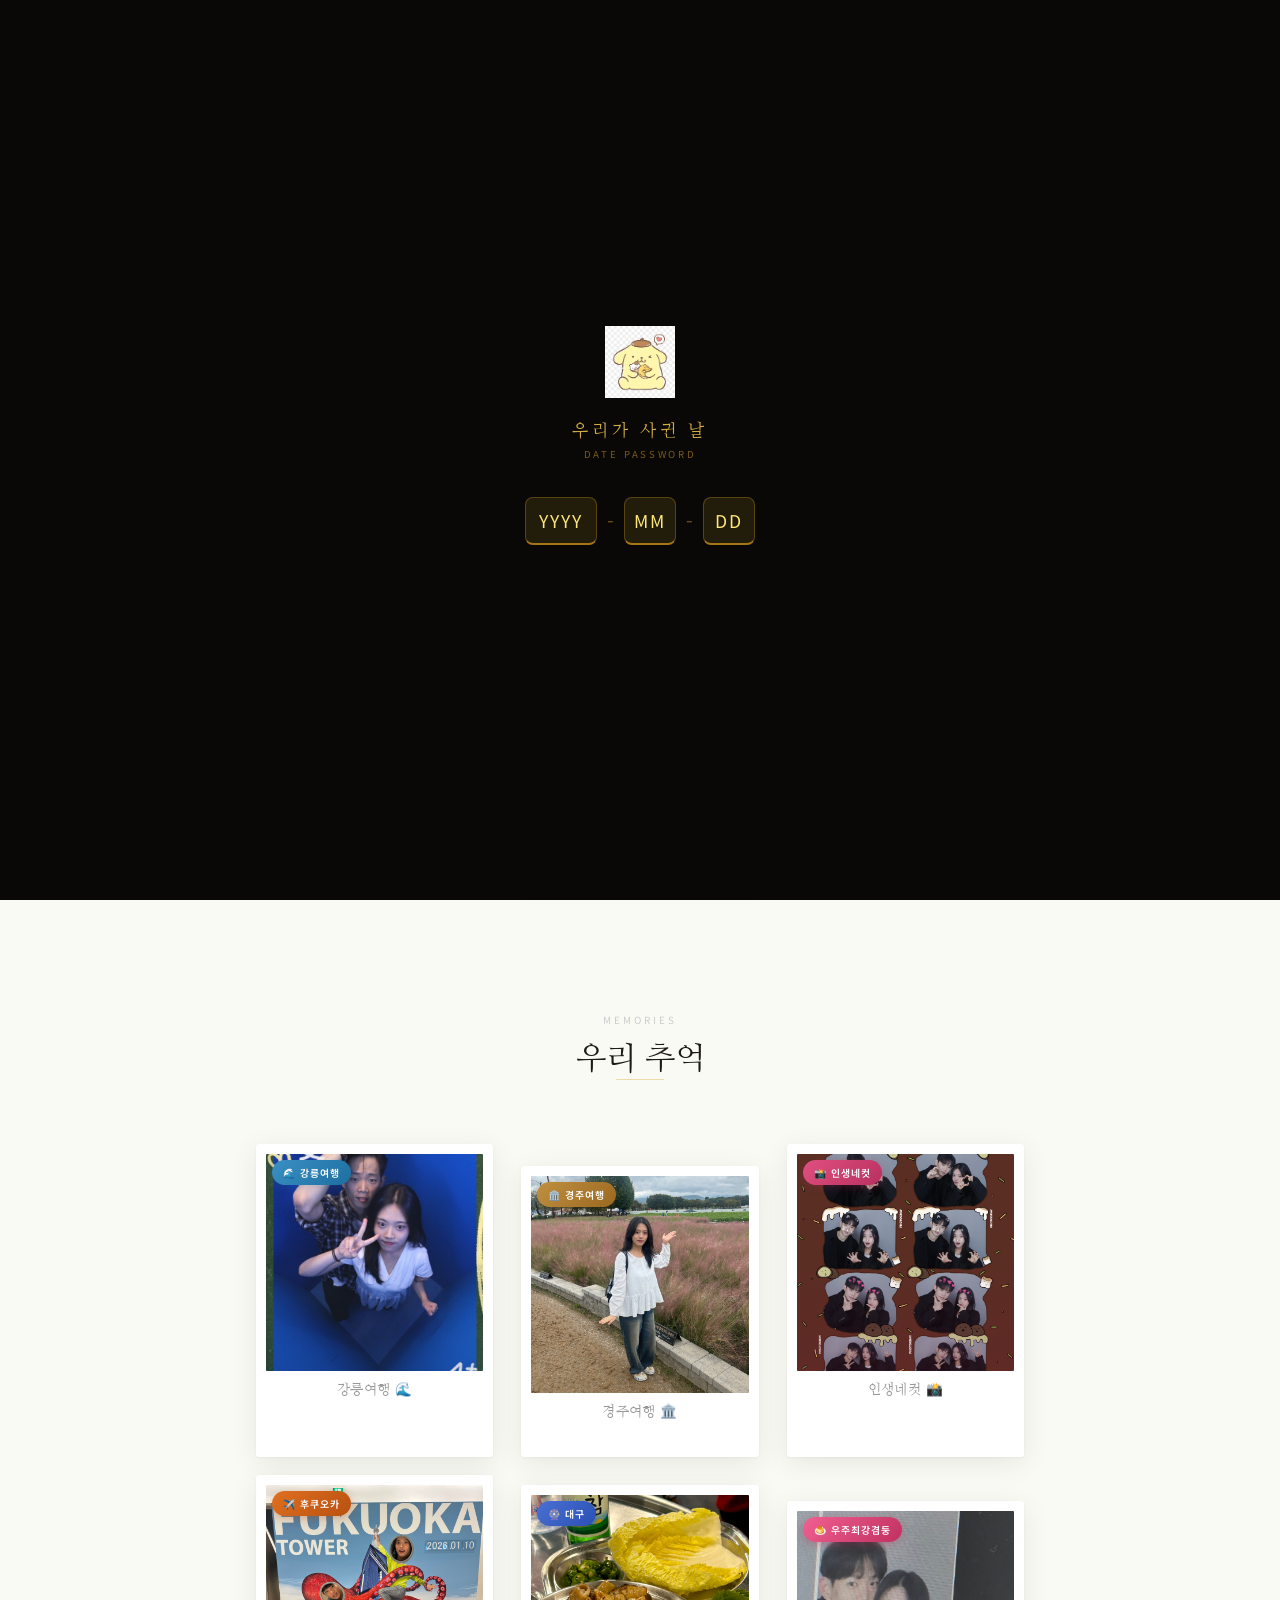
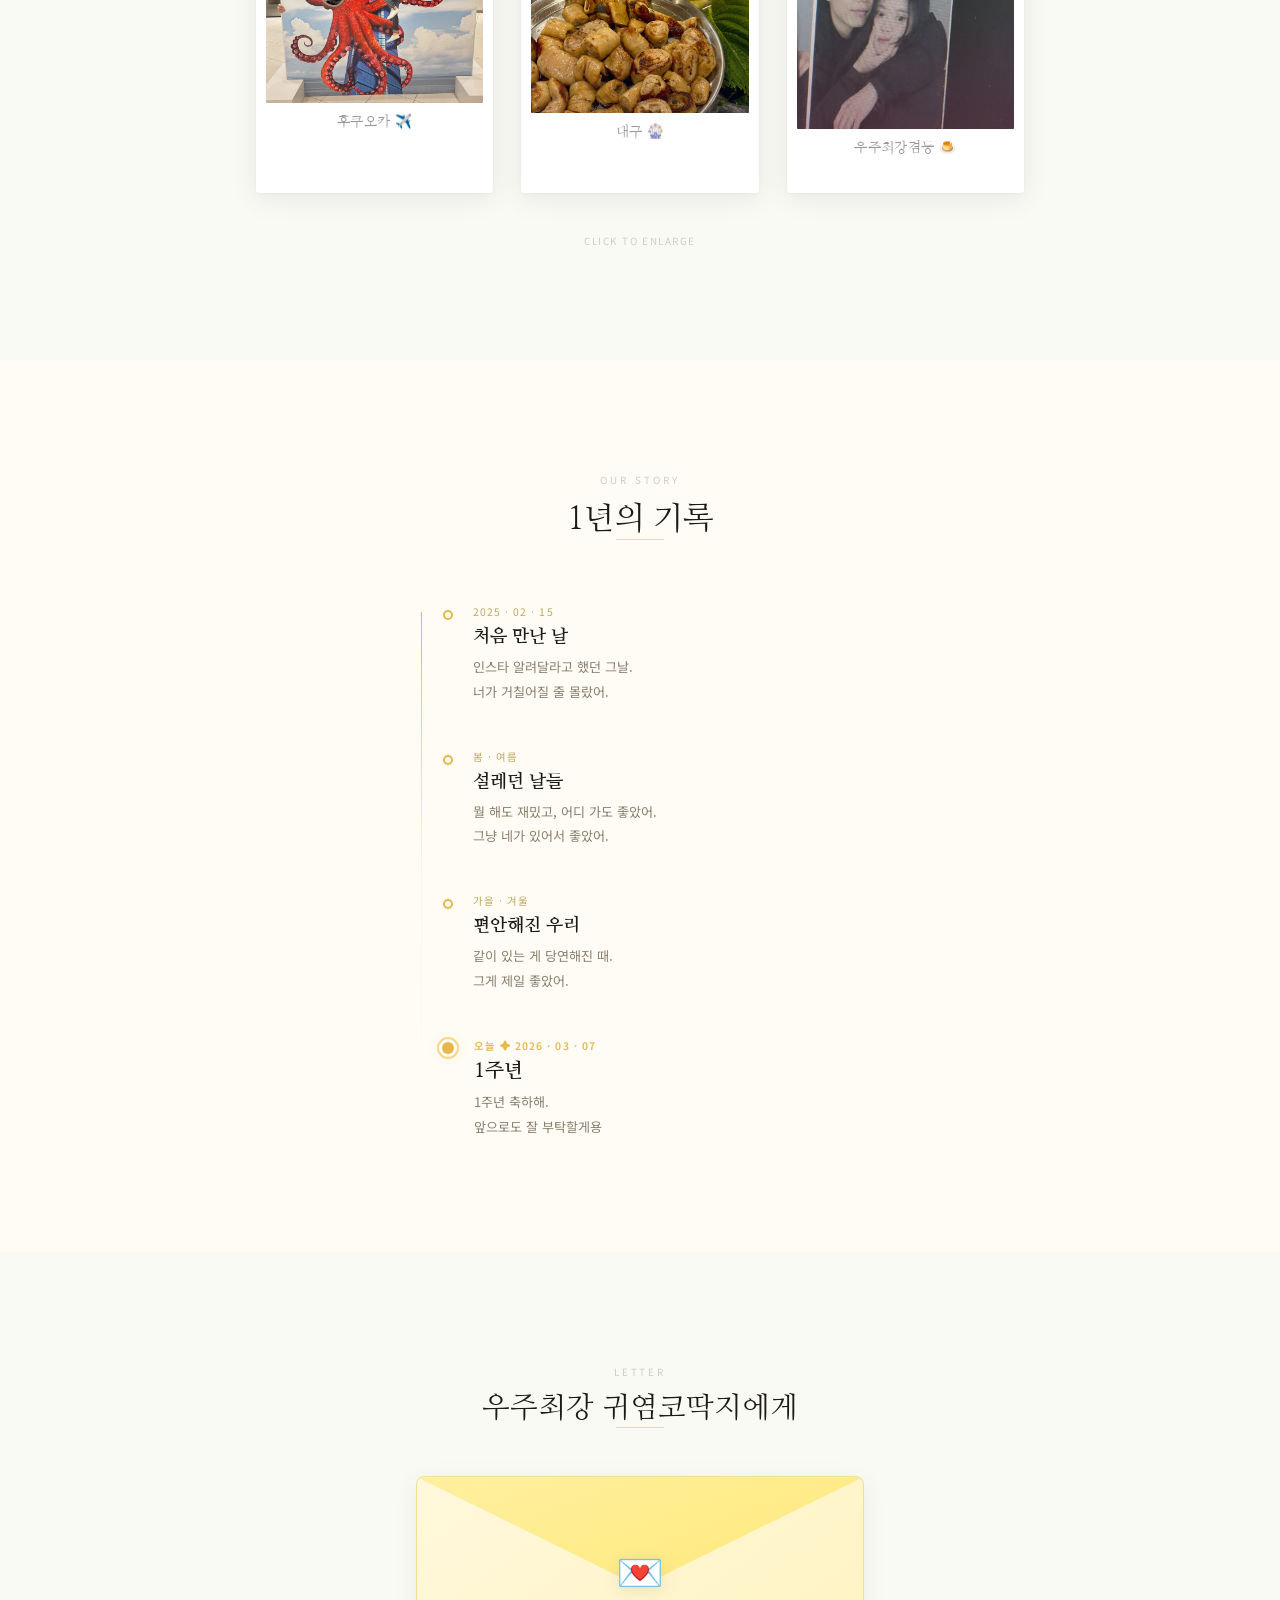
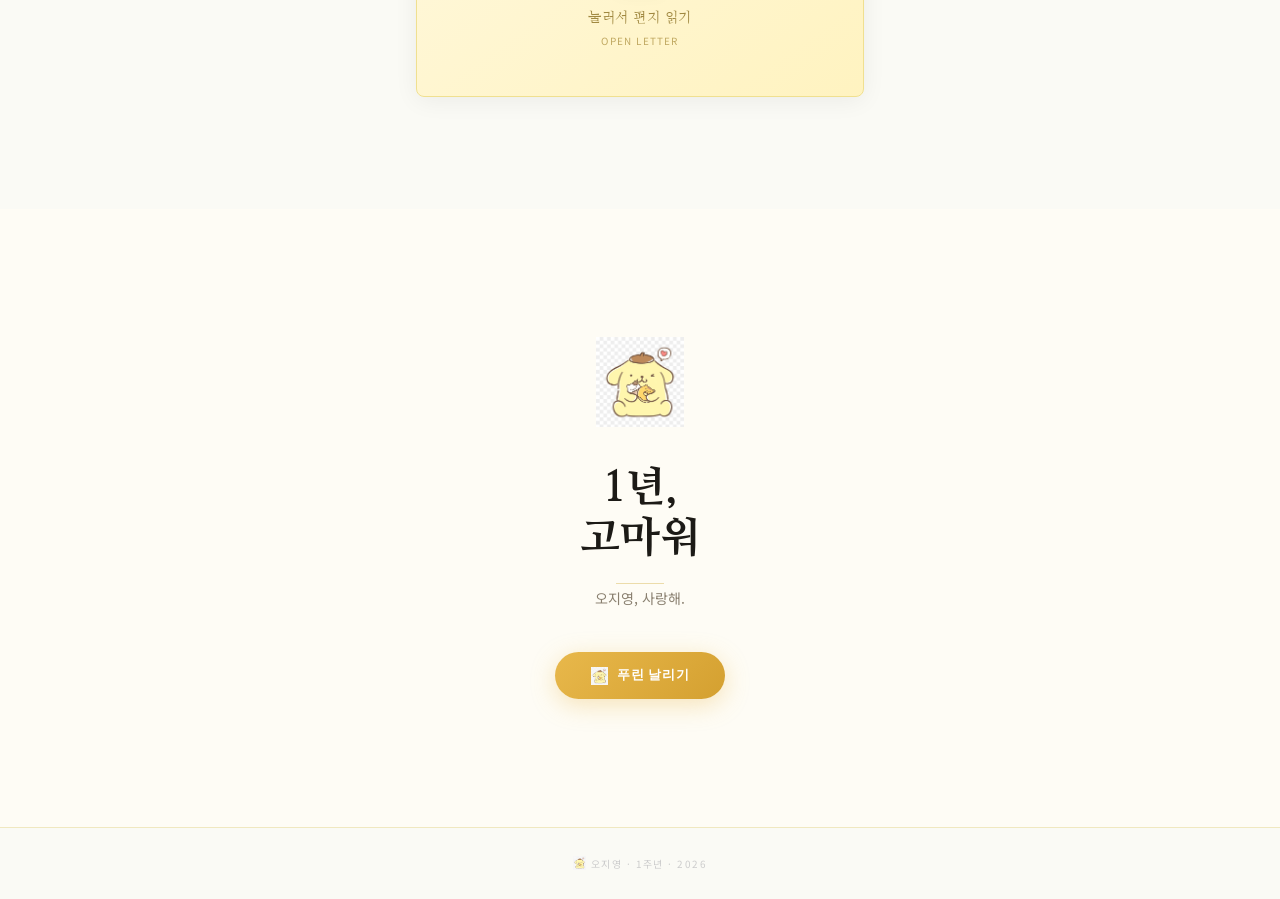
==== commit 20f36ed5: "접속 기록" ====
--- a/index2.html
+++ b/index2.html
@@ -12,63 +12,240 @@
     <link rel="stylesheet" href="./css/365.css" />
   </head>
   <body>
-    <!-- ═══ LOCK SCREEN (주석처리 중 - 작업용) ═══
-    <div id="lockScreen" ...>
-      ...
-    </div>
-    ═══ LOCK SCREEN END ═══ -->
-
     <!-- ═══ LOCK SCREEN ═══ -->
-    <div id="lockScreen" style="position:fixed;inset:0;z-index:99999;display:flex;flex-direction:column;align-items:center;justify-content:center;background:#0a0806;overflow:hidden;">
-      <canvas id="lockCanvas" style="position:absolute;inset:0;pointer-events:none;"></canvas>
-      <div style="position:relative;z-index:2;display:flex;flex-direction:column;align-items:center;gap:0;">
-        <div id="lockDuck" style="margin-bottom:18px;animation:duckBob 2.4s ease-in-out infinite;">
-          <img src="./images/icon/pompom.png" alt="pompom" style="width:72px;height:72px;object-fit:contain;" />
-        </div>
-        <p style="font-family:'Nanum Myeongjo',serif;color:rgba(255,210,80,0.82);font-size:1.05rem;letter-spacing:0.22em;margin-bottom:6px;">우리가 사귄 날</p>
-        <p style="font-family:'Noto Sans KR',sans-serif;color:rgba(255,190,60,0.45);font-size:0.6rem;letter-spacing:0.28em;margin-bottom:36px;">DATE PASSWORD</p>
-        <div id="dateInputs" style="display:flex;align-items:center;gap:10px;margin-bottom:12px;">
-          <input id="inYear" type="tel" maxlength="4" placeholder="YYYY"
-            oninput="onlyNums(this);if(this.value.length===4)document.getElementById('inMonth').focus()"
-            onfocus="lockFocus(this)" onblur="lockBlur(this)"
-            style="width:72px;background:rgba(255,200,50,0.1);border:1px solid rgba(255,190,40,0.25);border-bottom:2px solid rgba(255,180,30,0.6);border-radius:8px;color:#ffd060;font-size:1.1rem;text-align:center;padding:10px 6px;outline:none;font-family:'Noto Sans KR',sans-serif;letter-spacing:0.1em;transition:all 0.2s;-webkit-appearance:none;" />
-          <span style="color:rgba(255,190,50,0.4);font-size:1.2rem;">-</span>
-          <input id="inMonth" type="tel" maxlength="2" placeholder="MM"
-            oninput="onlyNums(this);if(this.value.length===2)document.getElementById('inDay').focus()"
-            onfocus="lockFocus(this)" onblur="lockBlur(this)"
-            style="width:52px;background:rgba(255,200,50,0.1);border:1px solid rgba(255,190,40,0.25);border-bottom:2px solid rgba(255,180,30,0.6);border-radius:8px;color:#ffd060;font-size:1.1rem;text-align:center;padding:10px 6px;outline:none;font-family:'Noto Sans KR',sans-serif;letter-spacing:0.1em;transition:all 0.2s;-webkit-appearance:none;" />
-          <span style="color:rgba(255,190,50,0.4);font-size:1.2rem;">-</span>
-          <input id="inDay" type="tel" maxlength="2" placeholder="DD"
-            oninput="onlyNums(this);if(this.value.length===2)checkDate()"
-            onfocus="lockFocus(this)" onblur="lockBlur(this)"
-            style="width:52px;background:rgba(255,200,50,0.1);border:1px solid rgba(255,190,40,0.25);border-bottom:2px solid rgba(255,180,30,0.6);border-radius:8px;color:#ffd060;font-size:1.1rem;text-align:center;padding:10px 6px;outline:none;font-family:'Noto Sans KR',sans-serif;letter-spacing:0.1em;transition:all 0.2s;-webkit-appearance:none;" />
-        </div>
-        <p id="lockErrMsg" style="font-family:'Noto Sans KR',sans-serif;color:rgba(255,100,80,0.8);font-size:0.62rem;letter-spacing:0.18em;height:18px;opacity:0;transition:opacity 0.3s;">날짜가 맞지 않아요 🍮</p>
+    <div
+      id="lockScreen"
+      style="
+        position: fixed;
+        inset: 0;
+        z-index: 99999;
+        display: flex;
+        flex-direction: column;
+        align-items: center;
+        justify-content: center;
+        background: #0a0806;
+        overflow: hidden;
+      ">
+      <canvas
+        id="lockCanvas"
+        style="position: absolute; inset: 0; pointer-events: none"></canvas>
+      <div
+        style="
+          position: relative;
+          z-index: 2;
+          display: flex;
+          flex-direction: column;
+          align-items: center;
+          gap: 0;
+        ">
+        <div
+          id="lockDuck"
+          style="
+            margin-bottom: 18px;
+            animation: duckBob 2.4s ease-in-out infinite;
+          ">
+          <img
+            src="./images/icon/pompom.png"
+            alt="pompom"
+            style="width: 72px; height: 72px; object-fit: contain" />
+        </div>
+        <p
+          style="
+            font-family: &quot;Nanum Myeongjo&quot;, serif;
+            color: rgba(255, 210, 80, 0.82);
+            font-size: 1.05rem;
+            letter-spacing: 0.22em;
+            margin-bottom: 6px;
+          ">
+          우리가 사귄 날
+        </p>
+        <p
+          style="
+            font-family: &quot;Noto Sans KR&quot;, sans-serif;
+            color: rgba(255, 190, 60, 0.45);
+            font-size: 0.6rem;
+            letter-spacing: 0.28em;
+            margin-bottom: 36px;
+          ">
+          DATE PASSWORD
+        </p>
+        <div
+          id="dateInputs"
+          style="
+            display: flex;
+            align-items: center;
+            gap: 10px;
+            margin-bottom: 12px;
+          ">
+          <input
+            id="inYear"
+            type="tel"
+            maxlength="4"
+            placeholder="YYYY"
+            oninput="
+              onlyNums(this);
+              if (this.value.length === 4)
+                document.getElementById('inMonth').focus();
+            "
+            onfocus="lockFocus(this)"
+            onblur="lockBlur(this)"
+            style="
+              width: 72px;
+              background: rgba(255, 200, 50, 0.1);
+              border: 1px solid rgba(255, 190, 40, 0.25);
+              border-bottom: 2px solid rgba(255, 180, 30, 0.6);
+              border-radius: 8px;
+              color: #ffd060;
+              font-size: 1.1rem;
+              text-align: center;
+              padding: 10px 6px;
+              outline: none;
+              font-family: &quot;Noto Sans KR&quot;, sans-serif;
+              letter-spacing: 0.1em;
+              transition: all 0.2s;
+              -webkit-appearance: none;
+            " />
+          <span style="color: rgba(255, 190, 50, 0.4); font-size: 1.2rem"
+            >-</span
+          >
+          <input
+            id="inMonth"
+            type="tel"
+            maxlength="2"
+            placeholder="MM"
+            oninput="
+              onlyNums(this);
+              if (this.value.length === 2)
+                document.getElementById('inDay').focus();
+            "
+            onfocus="lockFocus(this)"
+            onblur="lockBlur(this)"
+            style="
+              width: 52px;
+              background: rgba(255, 200, 50, 0.1);
+              border: 1px solid rgba(255, 190, 40, 0.25);
+              border-bottom: 2px solid rgba(255, 180, 30, 0.6);
+              border-radius: 8px;
+              color: #ffd060;
+              font-size: 1.1rem;
+              text-align: center;
+              padding: 10px 6px;
+              outline: none;
+              font-family: &quot;Noto Sans KR&quot;, sans-serif;
+              letter-spacing: 0.1em;
+              transition: all 0.2s;
+              -webkit-appearance: none;
+            " />
+          <span style="color: rgba(255, 190, 50, 0.4); font-size: 1.2rem"
+            >-</span
+          >
+          <input
+            id="inDay"
+            type="tel"
+            maxlength="2"
+            placeholder="DD"
+            oninput="
+              onlyNums(this);
+              if (this.value.length === 2) checkDate();
+            "
+            onfocus="lockFocus(this)"
+            onblur="lockBlur(this)"
+            style="
+              width: 52px;
+              background: rgba(255, 200, 50, 0.1);
+              border: 1px solid rgba(255, 190, 40, 0.25);
+              border-bottom: 2px solid rgba(255, 180, 30, 0.6);
+              border-radius: 8px;
+              color: #ffd060;
+              font-size: 1.1rem;
+              text-align: center;
+              padding: 10px 6px;
+              outline: none;
+              font-family: &quot;Noto Sans KR&quot;, sans-serif;
+              letter-spacing: 0.1em;
+              transition: all 0.2s;
+              -webkit-appearance: none;
+            " />
+        </div>
+        <p
+          id="lockErrMsg"
+          style="
+            font-family: &quot;Noto Sans KR&quot;, sans-serif;
+            color: rgba(255, 100, 80, 0.8);
+            font-size: 0.62rem;
+            letter-spacing: 0.18em;
+            height: 18px;
+            opacity: 0;
+            transition: opacity 0.3s;
+          ">
+          날짜가 맞지 않아요 🍮
+        </p>
       </div>
     </div>
     <!-- ═══ LOCK SCREEN END ═══ -->
 
     <!-- Music Player -->
-    <div class="fixed bottom-5 left-1/2 -translate-x-1/2 z-50 w-[88%] max-w-[300px]">
+    <div
+      class="fixed bottom-5 left-1/2 -translate-x-1/2 z-50 w-[88%] max-w-[300px]">
       <div class="player flex items-center gap-3 px-4 py-2.5">
         <button class="play-btn" onclick="toggleMusic()">
-          <svg id="playIcon" width="12" height="12" viewBox="0 0 24 24" fill="#fff">
+          <svg
+            id="playIcon"
+            width="12"
+            height="12"
+            viewBox="0 0 24 24"
+            fill="#fff">
             <polygon points="6,3 20,12 6,21" />
           </svg>
-          <svg id="pauseIcon" width="12" height="12" viewBox="0 0 24 24" fill="#fff" style="display: none">
+          <svg
+            id="pauseIcon"
+            width="12"
+            height="12"
+            viewBox="0 0 24 24"
+            fill="#fff"
+            style="display: none">
             <rect x="5" y="4" width="4" height="16" />
             <rect x="15" y="4" width="4" height="16" />
           </svg>
         </button>
         <div class="flex-1">
-          <div style="font-size: 0.65rem; color: #a09060; margin-bottom: 5px; letter-spacing: 0.05em;">
+          <div
+            style="
+              font-size: 0.65rem;
+              color: #a09060;
+              margin-bottom: 5px;
+              letter-spacing: 0.05em;
+            ">
             🎵 たぶん — YOASOBI
           </div>
-          <div style="width: 100%; height: 1.5px; border-radius: 1px; background: #f0e8a0; overflow: hidden;">
-            <div id="pbar" style="height: 100%; width: 0%; background: linear-gradient(90deg, var(--gold), #d4a030); transition: width 0.4s linear; border-radius: 1px;"></div>
-          </div>
-        </div>
-        <img src="./images/icon/pompom.png" alt="pompom" class="duck-walk" style="width:28px;height:28px;object-fit:contain;" onerror="this.outerHTML='<span class=\'duck-walk\' style=\'font-size:1.1rem\'>🍮</span>'" />
+          <div
+            style="
+              width: 100%;
+              height: 1.5px;
+              border-radius: 1px;
+              background: #f0e8a0;
+              overflow: hidden;
+            ">
+            <div
+              id="pbar"
+              style="
+                height: 100%;
+                width: 0%;
+                background: linear-gradient(90deg, var(--gold), #d4a030);
+                transition: width 0.4s linear;
+                border-radius: 1px;
+              "></div>
+          </div>
+        </div>
+        <img
+          src="./images/icon/pompom.png"
+          alt="pompom"
+          class="duck-walk"
+          style="width: 28px; height: 28px; object-fit: contain"
+          onerror="
+            this.outerHTML =
+              '<span class=\'duck-walk\' style=\'font-size:1.1rem\'>🍮</span>'
+          " />
       </div>
     </div>
     <audio id="bgm" loop>
@@ -77,31 +254,137 @@
 
     <!-- HERO -->
     <section
-      style="background: linear-gradient(160deg, #fffef0 0%, #fefcf0 50%, #fafaf5 100%); min-height: 100svh;"
+      style="
+        background: linear-gradient(
+          160deg,
+          #fffef0 0%,
+          #fefcf0 50%,
+          #fafaf5 100%
+        );
+        min-height: 100svh;
+      "
       class="flex flex-col items-center justify-center text-center px-6 relative overflow-hidden dot-pattern">
-      <div style="position: absolute; top: -80px; right: -80px; width: 420px; height: 420px; border-radius: 50%; background: radial-gradient(circle, rgba(232,184,75,0.08), transparent 70%); pointer-events: none;"></div>
-      <div style="position: absolute; bottom: -60px; left: -60px; width: 320px; height: 320px; border-radius: 50%; background: radial-gradient(circle, rgba(232,184,75,0.06), transparent 70%); pointer-events: none;"></div>
-      <div style="position: relative; animation: fadeUp 1s cubic-bezier(0.16,1,0.3,1) both;">
+      <div
+        style="
+          position: absolute;
+          top: -80px;
+          right: -80px;
+          width: 420px;
+          height: 420px;
+          border-radius: 50%;
+          background: radial-gradient(
+            circle,
+            rgba(232, 184, 75, 0.08),
+            transparent 70%
+          );
+          pointer-events: none;
+        "></div>
+      <div
+        style="
+          position: absolute;
+          bottom: -60px;
+          left: -60px;
+          width: 320px;
+          height: 320px;
+          border-radius: 50%;
+          background: radial-gradient(
+            circle,
+            rgba(232, 184, 75, 0.06),
+            transparent 70%
+          );
+          pointer-events: none;
+        "></div>
+      <div
+        style="
+          position: relative;
+          animation: fadeUp 1s cubic-bezier(0.16, 1, 0.3, 1) both;
+        ">
         <div class="big-num">1</div>
         <div class="big-num-fill">1</div>
       </div>
-      <h1 class="serif" style="font-size: clamp(1.6rem,5vw,2.4rem); margin-top: 0.2rem; margin-bottom: 1rem; color: var(--ink); font-weight: 400; animation: fadeUp 1s 0.2s cubic-bezier(0.16,1,0.3,1) both; opacity: 0; letter-spacing: 0.08em;">주년</h1>
-      <p style="color: var(--muted); font-size: 0.88rem; line-height: 2.1; animation: fadeUp 1s 0.35s cubic-bezier(0.16,1,0.3,1) both; opacity: 0;">
+      <h1
+        class="serif"
+        style="
+          font-size: clamp(1.6rem, 5vw, 2.4rem);
+          margin-top: 0.2rem;
+          margin-bottom: 1rem;
+          color: var(--ink);
+          font-weight: 400;
+          animation: fadeUp 1s 0.2s cubic-bezier(0.16, 1, 0.3, 1) both;
+          opacity: 0;
+          letter-spacing: 0.08em;
+        ">
+        주년
+      </h1>
+      <p
+        style="
+          color: var(--muted);
+          font-size: 0.88rem;
+          line-height: 2.1;
+          animation: fadeUp 1s 0.35s cubic-bezier(0.16, 1, 0.3, 1) both;
+          opacity: 0;
+        ">
         지영아,<br />같이한 1년 고마워.
       </p>
-      <div style="margin-top: 1.8rem; animation: fadeUp 1s 0.5s cubic-bezier(0.16,1,0.3,1) both; opacity: 0;">
+      <div
+        style="
+          margin-top: 1.8rem;
+          animation: fadeUp 1s 0.5s cubic-bezier(0.16, 1, 0.3, 1) both;
+          opacity: 0;
+        ">
         <div class="badge">
           <span>📅</span><span>2025. 03. 07</span>
-          <span style="width: 1px; height: 10px; background: #e0d090; display: inline-block;"></span>
-          <span id="dayCount" style="color: var(--gold); font-weight: 600;">D+1일</span>
-        </div>
-      </div>
-      <div class="duck-float" style="margin-top: 2.8rem; animation: fadeUp 1s 0.65s cubic-bezier(0.16,1,0.3,1) both; opacity: 0;">
-        <img src="./images/icon/pompom.png" alt="pompom" style="width:64px;height:64px;object-fit:contain;" onerror="this.outerHTML='<span style=\'font-size:2.4rem\'>🍮</span>'" />
-      </div>
-      <div style="position: absolute; bottom: 2.5rem; left: 50%; transform: translateX(-50%); display: flex; flex-direction: column; align-items: center; gap: 8px; color: #d0c8a0;">
-        <span style="font-size: 0.55rem; letter-spacing: 0.25em;">SCROLL</span>
-        <div style="width: 1px; height: 36px; background: linear-gradient(to bottom, rgba(200,180,100,0.4), transparent);" class="animate-bounce"></div>
+          <span
+            style="
+              width: 1px;
+              height: 10px;
+              background: #e0d090;
+              display: inline-block;
+            "></span>
+          <span id="dayCount" style="color: var(--gold); font-weight: 600"
+            >D+1일</span
+          >
+        </div>
+      </div>
+      <div
+        class="duck-float"
+        style="
+          margin-top: 2.8rem;
+          animation: fadeUp 1s 0.65s cubic-bezier(0.16, 1, 0.3, 1) both;
+          opacity: 0;
+        ">
+        <img
+          src="./images/icon/pompom.png"
+          alt="pompom"
+          style="width: 64px; height: 64px; object-fit: contain"
+          onerror="
+            this.outerHTML = '<span style=\'font-size:2.4rem\'>🍮</span>'
+          " />
+      </div>
+      <div
+        style="
+          position: absolute;
+          bottom: 2.5rem;
+          left: 50%;
+          transform: translateX(-50%);
+          display: flex;
+          flex-direction: column;
+          align-items: center;
+          gap: 8px;
+          color: #d0c8a0;
+        ">
+        <span style="font-size: 0.55rem; letter-spacing: 0.25em">SCROLL</span>
+        <div
+          style="
+            width: 1px;
+            height: 36px;
+            background: linear-gradient(
+              to bottom,
+              rgba(200, 180, 100, 0.4),
+              transparent
+            );
+          "
+          class="animate-bounce"></div>
       </div>
     </section>
 
@@ -110,95 +393,271 @@
       <div class="max-w-3xl mx-auto">
         <div class="text-center mb-16 reveal">
           <p class="section-label mb-3">memories</p>
-          <h2 class="serif" style="font-size: 2rem; color: var(--ink); font-weight: 400;">우리 추억</h2>
+          <h2
+            class="serif"
+            style="font-size: 2rem; color: var(--ink); font-weight: 400">
+            우리 추억
+          </h2>
           <div class="line mt-5"></div>
         </div>
         <div class="grid grid-cols-2 md:grid-cols-3 gap-5 md:gap-7">
           <!-- ① 강릉여행 카드 -->
-          <div class="photo-card gangneung-card reveal" style="--r:-2.8deg" onclick="slideshow_open(0)">
+          <div
+            class="photo-card gangneung-card reveal"
+            style="--r: -2.8deg"
+            onclick="slideshow_open(0)">
             <div class="gangneung-badge">🌊 강릉여행</div>
             <div class="photo-inner">
-              <img src="./images/first/KakaoTalk_20260305_104517673_07.jpg" loading="lazy" alt="강릉여행"
-                onerror="this.style.display='none';this.nextElementSibling.style.display='flex';" />
-              <div style="display:none;width:100%;height:100%;align-items:center;justify-content:center;background:linear-gradient(135deg,#daeef8,#b8dcf0);flex-direction:column;gap:8px;">
-                <span style="font-size:2.8rem;">🌊</span>
-                <span style="font-size:0.58rem;color:#5a9ec0;letter-spacing:0.1em;font-family:'Noto Sans KR',sans-serif;">강릉여행</span>
+              <img
+                src="./images/first/KakaoTalk_20260305_104517673_07.jpg"
+                loading="lazy"
+                alt="강릉여행"
+                onerror="
+                  this.style.display = 'none';
+                  this.nextElementSibling.style.display = 'flex';
+                " />
+              <div
+                style="
+                  display: none;
+                  width: 100%;
+                  height: 100%;
+                  align-items: center;
+                  justify-content: center;
+                  background: linear-gradient(135deg, #daeef8, #b8dcf0);
+                  flex-direction: column;
+                  gap: 8px;
+                ">
+                <span style="font-size: 2.8rem">🌊</span>
+                <span
+                  style="
+                    font-size: 0.58rem;
+                    color: #5a9ec0;
+                    letter-spacing: 0.1em;
+                    font-family: &quot;Noto Sans KR&quot;, sans-serif;
+                  "
+                  >강릉여행</span
+                >
               </div>
             </div>
             <p class="photo-cap">강릉여행 🌊</p>
           </div>
 
           <!-- ② 경주여행 카드 -->
-          <div class="photo-card gyeongju-card reveal" style="--r:2.2deg;margin-top:22px;transition-delay:0.08s" onclick="slideshow2_open(0)">
+          <div
+            class="photo-card gyeongju-card reveal"
+            style="--r: 2.2deg; margin-top: 22px; transition-delay: 0.08s"
+            onclick="slideshow2_open(0)">
             <div class="gyeongju-badge">🏛️ 경주여행</div>
             <div class="photo-inner">
-              <img src="./images/second/KakaoTalk_20260305_104533933_07.jpg" loading="lazy" alt="경주여행"
-                onerror="this.style.display='none';this.nextElementSibling.style.display='flex';" />
-              <div style="display:none;width:100%;height:100%;align-items:center;justify-content:center;background:linear-gradient(135deg,#f5ede0,#e8d4b0);flex-direction:column;gap:8px;">
-                <span style="font-size:2.8rem;">🏛️</span>
-                <span style="font-size:0.58rem;color:#a08040;letter-spacing:0.1em;font-family:'Noto Sans KR',sans-serif;">경주여행</span>
+              <img
+                src="./images/second/KakaoTalk_20260305_104533933_07.jpg"
+                loading="lazy"
+                alt="경주여행"
+                onerror="
+                  this.style.display = 'none';
+                  this.nextElementSibling.style.display = 'flex';
+                " />
+              <div
+                style="
+                  display: none;
+                  width: 100%;
+                  height: 100%;
+                  align-items: center;
+                  justify-content: center;
+                  background: linear-gradient(135deg, #f5ede0, #e8d4b0);
+                  flex-direction: column;
+                  gap: 8px;
+                ">
+                <span style="font-size: 2.8rem">🏛️</span>
+                <span
+                  style="
+                    font-size: 0.58rem;
+                    color: #a08040;
+                    letter-spacing: 0.1em;
+                    font-family: &quot;Noto Sans KR&quot;, sans-serif;
+                  "
+                  >경주여행</span
+                >
               </div>
             </div>
             <p class="photo-cap">경주여행 🏛️</p>
           </div>
 
           <!-- ③ 인생네컷 카드 -->
-          <div class="photo-card photobooth-card reveal" style="--r:-1.8deg;transition-delay:0.15s" onclick="slideshow3_open(0)">
+          <div
+            class="photo-card photobooth-card reveal"
+            style="--r: -1.8deg; transition-delay: 0.15s"
+            onclick="slideshow3_open(0)">
             <div class="photobooth-badge">📸 인생네컷</div>
             <div class="photo-inner">
-              <img src="./images/third/KakaoTalk_20260305_133543598.jpg" loading="lazy" alt="인생네컷"
-                onerror="this.style.display='none';this.nextElementSibling.style.display='flex';" />
-              <div style="display:none;width:100%;height:100%;align-items:center;justify-content:center;background:linear-gradient(135deg,#fce4ec,#f8bbd0);flex-direction:column;gap:8px;">
-                <span style="font-size:2.8rem">📸</span>
-                <span style="font-size:0.58rem;color:#c06080;letter-spacing:0.1em;font-family:'Noto Sans KR',sans-serif;">인생네컷</span>
+              <img
+                src="./images/third/KakaoTalk_20260305_133543598.jpg"
+                loading="lazy"
+                alt="인생네컷"
+                onerror="
+                  this.style.display = 'none';
+                  this.nextElementSibling.style.display = 'flex';
+                " />
+              <div
+                style="
+                  display: none;
+                  width: 100%;
+                  height: 100%;
+                  align-items: center;
+                  justify-content: center;
+                  background: linear-gradient(135deg, #fce4ec, #f8bbd0);
+                  flex-direction: column;
+                  gap: 8px;
+                ">
+                <span style="font-size: 2.8rem">📸</span>
+                <span
+                  style="
+                    font-size: 0.58rem;
+                    color: #c06080;
+                    letter-spacing: 0.1em;
+                    font-family: &quot;Noto Sans KR&quot;, sans-serif;
+                  "
+                  >인생네컷</span
+                >
               </div>
             </div>
             <p class="photo-cap">인생네컷 📸</p>
           </div>
 
           <!-- ④ 후쿠오카 카드 -->
-          <div class="photo-card fukuoka-card reveal" style="--r:2.8deg;margin-top:-10px;transition-delay:0.22s" onclick="slideshow4_open(0)">
+          <div
+            class="photo-card fukuoka-card reveal"
+            style="--r: 2.8deg; margin-top: -10px; transition-delay: 0.22s"
+            onclick="slideshow4_open(0)">
             <div class="fukuoka-badge">✈️ 후쿠오카</div>
             <div class="photo-inner">
-              <img src="./images/fourth/KakaoTalk_20260307_102604166_05.jpg" loading="lazy" alt="후쿠오카"
-                onerror="this.style.display='none';this.nextElementSibling.style.display='flex';" />
-              <div style="display:none;width:100%;height:100%;align-items:center;justify-content:center;background:linear-gradient(135deg,#fff0e0,#ffe0c0);flex-direction:column;gap:8px;">
-                <span style="font-size:2.8rem">✈️</span>
-                <span style="font-size:0.58rem;color:#c07030;letter-spacing:0.1em;font-family:'Noto Sans KR',sans-serif;">후쿠오카</span>
+              <img
+                src="./images/fourth/KakaoTalk_20260307_102604166_05.jpg"
+                loading="lazy"
+                alt="후쿠오카"
+                onerror="
+                  this.style.display = 'none';
+                  this.nextElementSibling.style.display = 'flex';
+                " />
+              <div
+                style="
+                  display: none;
+                  width: 100%;
+                  height: 100%;
+                  align-items: center;
+                  justify-content: center;
+                  background: linear-gradient(135deg, #fff0e0, #ffe0c0);
+                  flex-direction: column;
+                  gap: 8px;
+                ">
+                <span style="font-size: 2.8rem">✈️</span>
+                <span
+                  style="
+                    font-size: 0.58rem;
+                    color: #c07030;
+                    letter-spacing: 0.1em;
+                    font-family: &quot;Noto Sans KR&quot;, sans-serif;
+                  "
+                  >후쿠오카</span
+                >
               </div>
             </div>
             <p class="photo-cap">후쿠오카 ✈️</p>
           </div>
 
           <!-- ⑤ 대구 카드 -->
-          <div class="photo-card daegu-card reveal" style="--r:-2.2deg;transition-delay:0.28s" onclick="slideshow5_open(0)">
+          <div
+            class="photo-card daegu-card reveal"
+            style="--r: -2.2deg; transition-delay: 0.28s"
+            onclick="slideshow5_open(0)">
             <div class="daegu-badge">🎡 대구</div>
             <div class="photo-inner">
-              <img src="./images/fifth/KakaoTalk_20260307_104300036_05.jpg" loading="lazy" alt="대구"
-                onerror="this.style.display='none';this.nextElementSibling.style.display='flex';" />
-              <div style="display:none;width:100%;height:100%;align-items:center;justify-content:center;background:linear-gradient(135deg,#e8f0ff,#c8d8f8);flex-direction:column;gap:8px;">
-                <span style="font-size:2.8rem">🎡</span>
-                <span style="font-size:0.58rem;color:#4060c0;letter-spacing:0.1em;font-family:'Noto Sans KR',sans-serif;">대구</span>
+              <img
+                src="./images/fifth/KakaoTalk_20260307_104300036_05.jpg"
+                loading="lazy"
+                alt="대구"
+                onerror="
+                  this.style.display = 'none';
+                  this.nextElementSibling.style.display = 'flex';
+                " />
+              <div
+                style="
+                  display: none;
+                  width: 100%;
+                  height: 100%;
+                  align-items: center;
+                  justify-content: center;
+                  background: linear-gradient(135deg, #e8f0ff, #c8d8f8);
+                  flex-direction: column;
+                  gap: 8px;
+                ">
+                <span style="font-size: 2.8rem">🎡</span>
+                <span
+                  style="
+                    font-size: 0.58rem;
+                    color: #4060c0;
+                    letter-spacing: 0.1em;
+                    font-family: &quot;Noto Sans KR&quot;, sans-serif;
+                  "
+                  >대구</span
+                >
               </div>
             </div>
             <p class="photo-cap">대구 🎡</p>
           </div>
 
           <!-- ⑥ 우주최강겸둥 카드 -->
-          <div class="photo-card gyemdong-card reveal" style="--r:1.8deg;margin-top:16px;transition-delay:0.35s" onclick="slideshow6_open(0)">
+          <div
+            class="photo-card gyemdong-card reveal"
+            style="--r: 1.8deg; margin-top: 16px; transition-delay: 0.35s"
+            onclick="slideshow6_open(0)">
             <div class="gyemdong-badge">🍮 우주최강겸둥</div>
             <div class="photo-inner">
-              <img src="./images/sixth/KakaoTalk_20260307_105306661_08.jpg" loading="lazy" alt="우주최강겸둥"
-                onerror="this.style.display='none';this.nextElementSibling.style.display='flex';" />
-              <div style="display:none;width:100%;height:100%;align-items:center;justify-content:center;background:linear-gradient(135deg,#fff0f5,#ffd6e8);flex-direction:column;gap:8px;">
-                <span style="font-size:2.8rem">🍮</span>
-                <span style="font-size:0.58rem;color:#c04070;letter-spacing:0.1em;font-family:'Noto Sans KR',sans-serif;">우주최강겸둥</span>
+              <img
+                src="./images/sixth/KakaoTalk_20260307_105306661_08.jpg"
+                loading="lazy"
+                alt="우주최강겸둥"
+                onerror="
+                  this.style.display = 'none';
+                  this.nextElementSibling.style.display = 'flex';
+                " />
+              <div
+                style="
+                  display: none;
+                  width: 100%;
+                  height: 100%;
+                  align-items: center;
+                  justify-content: center;
+                  background: linear-gradient(135deg, #fff0f5, #ffd6e8);
+                  flex-direction: column;
+                  gap: 8px;
+                ">
+                <span style="font-size: 2.8rem">🍮</span>
+                <span
+                  style="
+                    font-size: 0.58rem;
+                    color: #c04070;
+                    letter-spacing: 0.1em;
+                    font-family: &quot;Noto Sans KR&quot;, sans-serif;
+                  "
+                  >우주최강겸둥</span
+                >
               </div>
             </div>
             <p class="photo-cap">우주최강겸둥 🍮</p>
           </div>
         </div>
-        <p style="text-align:center;font-size:0.62rem;color:#ccc;margin-top:2.5rem;letter-spacing:0.15em;" class="reveal">CLICK TO ENLARGE</p>
+        <p
+          style="
+            text-align: center;
+            font-size: 0.62rem;
+            color: #ccc;
+            margin-top: 2.5rem;
+            letter-spacing: 0.15em;
+          "
+          class="reveal">
+          CLICK TO ENLARGE
+        </p>
       </div>
     </section>
 
@@ -207,18 +666,43 @@
       <div class="ss-topbar">
         <div>
           <div class="ss-title">🌊 강릉여행</div>
-          <div class="ss-counter"><span id="ssIdx">1</span> / <span id="ssTotal">1</span></div>
-        </div>
-        <div style="display:flex;align-items:center;gap:12px;">
-          <button id="ssAutoBtn" onclick="slideshow_toggleAuto()" style="min-height:44px;touch-action:manipulation;-webkit-tap-highlight-color:transparent;background:none;border:1px solid rgba(255,200,60,0.25);border-radius:999px;color:rgba(255,210,100,0.6);font-size:0.6rem;letter-spacing:0.12em;padding:5px 12px;cursor:pointer;transition:all 0.2s;font-family:'Noto Sans KR',sans-serif;">▶ AUTO</button>
+          <div class="ss-counter">
+            <span id="ssIdx">1</span> / <span id="ssTotal">1</span>
+          </div>
+        </div>
+        <div style="display: flex; align-items: center; gap: 12px">
+          <button
+            id="ssAutoBtn"
+            onclick="slideshow_toggleAuto()"
+            style="
+              min-height: 44px;
+              touch-action: manipulation;
+              -webkit-tap-highlight-color: transparent;
+              background: none;
+              border: 1px solid rgba(255, 200, 60, 0.25);
+              border-radius: 999px;
+              color: rgba(255, 210, 100, 0.6);
+              font-size: 0.6rem;
+              letter-spacing: 0.12em;
+              padding: 5px 12px;
+              cursor: pointer;
+              transition: all 0.2s;
+              font-family: &quot;Noto Sans KR&quot;, sans-serif;
+            ">
+            ▶ AUTO
+          </button>
           <button class="ss-close" id="ssCloseBtn">✕</button>
         </div>
       </div>
       <div class="ss-progress" id="ssProgress"></div>
       <div class="ss-stage">
-        <button class="ss-arrow" id="ssArrowL" onclick="slideshow_move(-1)">‹</button>
+        <button class="ss-arrow" id="ssArrowL" onclick="slideshow_move(-1)">
+          ‹
+        </button>
         <img id="ssImg" src="" alt="강릉여행" />
-        <button class="ss-arrow" id="ssArrowR" onclick="slideshow_move(1)">›</button>
+        <button class="ss-arrow" id="ssArrowR" onclick="slideshow_move(1)">
+          ›
+        </button>
       </div>
       <div class="ss-strip" id="ssStrip"></div>
     </div>
@@ -228,18 +712,43 @@
       <div class="ss-topbar">
         <div>
           <div class="ss-title">🏛️ 경주여행</div>
-          <div class="ss-counter"><span id="ssIdx2">1</span> / <span id="ssTotal2">1</span></div>
-        </div>
-        <div style="display:flex;align-items:center;gap:12px;">
-          <button id="ssAutoBtn2" onclick="slideshow2_toggleAuto()" style="min-height:44px;touch-action:manipulation;-webkit-tap-highlight-color:transparent;background:none;border:1px solid rgba(255,200,60,0.25);border-radius:999px;color:rgba(255,210,100,0.6);font-size:0.6rem;letter-spacing:0.12em;padding:5px 12px;cursor:pointer;transition:all 0.2s;font-family:'Noto Sans KR',sans-serif;">▶ AUTO</button>
+          <div class="ss-counter">
+            <span id="ssIdx2">1</span> / <span id="ssTotal2">1</span>
+          </div>
+        </div>
+        <div style="display: flex; align-items: center; gap: 12px">
+          <button
+            id="ssAutoBtn2"
+            onclick="slideshow2_toggleAuto()"
+            style="
+              min-height: 44px;
+              touch-action: manipulation;
+              -webkit-tap-highlight-color: transparent;
+              background: none;
+              border: 1px solid rgba(255, 200, 60, 0.25);
+              border-radius: 999px;
+              color: rgba(255, 210, 100, 0.6);
+              font-size: 0.6rem;
+              letter-spacing: 0.12em;
+              padding: 5px 12px;
+              cursor: pointer;
+              transition: all 0.2s;
+              font-family: &quot;Noto Sans KR&quot;, sans-serif;
+            ">
+            ▶ AUTO
+          </button>
           <button class="ss-close" id="ssCloseBtn2">✕</button>
         </div>
       </div>
       <div class="ss-progress" id="ssProgress2"></div>
       <div class="ss-stage">
-        <button class="ss-arrow" id="ssArrowL2" onclick="slideshow2_move(-1)">‹</button>
+        <button class="ss-arrow" id="ssArrowL2" onclick="slideshow2_move(-1)">
+          ‹
+        </button>
         <img id="ssImg2" src="" alt="경주여행" />
-        <button class="ss-arrow" id="ssArrowR2" onclick="slideshow2_move(1)">›</button>
+        <button class="ss-arrow" id="ssArrowR2" onclick="slideshow2_move(1)">
+          ›
+        </button>
       </div>
       <div class="ss-strip" id="ssStrip2"></div>
     </div>
@@ -249,18 +758,43 @@
       <div class="ss-topbar">
         <div>
           <div class="ss-title">📸 인생네컷</div>
-          <div class="ss-counter"><span id="ssIdx3">1</span> / <span id="ssTotal3">1</span></div>
-        </div>
-        <div style="display:flex;align-items:center;gap:12px;">
-          <button id="ssAutoBtn3" onclick="slideshow3_toggleAuto()" style="min-height:44px;touch-action:manipulation;-webkit-tap-highlight-color:transparent;background:none;border:1px solid rgba(255,200,60,0.25);border-radius:999px;color:rgba(255,210,100,0.6);font-size:0.6rem;letter-spacing:0.12em;padding:5px 12px;cursor:pointer;transition:all 0.2s;font-family:'Noto Sans KR',sans-serif;">▶ AUTO</button>
+          <div class="ss-counter">
+            <span id="ssIdx3">1</span> / <span id="ssTotal3">1</span>
+          </div>
+        </div>
+        <div style="display: flex; align-items: center; gap: 12px">
+          <button
+            id="ssAutoBtn3"
+            onclick="slideshow3_toggleAuto()"
+            style="
+              min-height: 44px;
+              touch-action: manipulation;
+              -webkit-tap-highlight-color: transparent;
+              background: none;
+              border: 1px solid rgba(255, 200, 60, 0.25);
+              border-radius: 999px;
+              color: rgba(255, 210, 100, 0.6);
+              font-size: 0.6rem;
+              letter-spacing: 0.12em;
+              padding: 5px 12px;
+              cursor: pointer;
+              transition: all 0.2s;
+              font-family: &quot;Noto Sans KR&quot;, sans-serif;
+            ">
+            ▶ AUTO
+          </button>
           <button class="ss-close" id="ssCloseBtn3">✕</button>
         </div>
       </div>
       <div class="ss-progress" id="ssProgress3"></div>
       <div class="ss-stage">
-        <button class="ss-arrow" id="ssArrowL3" onclick="slideshow3_move(-1)">‹</button>
+        <button class="ss-arrow" id="ssArrowL3" onclick="slideshow3_move(-1)">
+          ‹
+        </button>
         <img id="ssImg3" src="" alt="인생네컷" />
-        <button class="ss-arrow" id="ssArrowR3" onclick="slideshow3_move(1)">›</button>
+        <button class="ss-arrow" id="ssArrowR3" onclick="slideshow3_move(1)">
+          ›
+        </button>
       </div>
       <div class="ss-strip" id="ssStrip3"></div>
     </div>
@@ -270,18 +804,43 @@
       <div class="ss-topbar">
         <div>
           <div class="ss-title">✈️ 후쿠오카</div>
-          <div class="ss-counter"><span id="ssIdx4">1</span> / <span id="ssTotal4">1</span></div>
-        </div>
-        <div style="display:flex;align-items:center;gap:12px;">
-          <button id="ssAutoBtn4" onclick="slideshow4_toggleAuto()" style="min-height:44px;touch-action:manipulation;-webkit-tap-highlight-color:transparent;background:none;border:1px solid rgba(255,200,60,0.25);border-radius:999px;color:rgba(255,210,100,0.6);font-size:0.6rem;letter-spacing:0.12em;padding:5px 12px;cursor:pointer;transition:all 0.2s;font-family:'Noto Sans KR',sans-serif;">▶ AUTO</button>
+          <div class="ss-counter">
+            <span id="ssIdx4">1</span> / <span id="ssTotal4">1</span>
+          </div>
+        </div>
+        <div style="display: flex; align-items: center; gap: 12px">
+          <button
+            id="ssAutoBtn4"
+            onclick="slideshow4_toggleAuto()"
+            style="
+              min-height: 44px;
+              touch-action: manipulation;
+              -webkit-tap-highlight-color: transparent;
+              background: none;
+              border: 1px solid rgba(255, 200, 60, 0.25);
+              border-radius: 999px;
+              color: rgba(255, 210, 100, 0.6);
+              font-size: 0.6rem;
+              letter-spacing: 0.12em;
+              padding: 5px 12px;
+              cursor: pointer;
+              transition: all 0.2s;
+              font-family: &quot;Noto Sans KR&quot;, sans-serif;
+            ">
+            ▶ AUTO
+          </button>
           <button class="ss-close" id="ssCloseBtn4">✕</button>
         </div>
       </div>
       <div class="ss-progress" id="ssProgress4"></div>
       <div class="ss-stage">
-        <button class="ss-arrow" id="ssArrowL4" onclick="slideshow4_move(-1)">‹</button>
+        <button class="ss-arrow" id="ssArrowL4" onclick="slideshow4_move(-1)">
+          ‹
+        </button>
         <img id="ssImg4" src="" alt="후쿠오카" />
-        <button class="ss-arrow" id="ssArrowR4" onclick="slideshow4_move(1)">›</button>
+        <button class="ss-arrow" id="ssArrowR4" onclick="slideshow4_move(1)">
+          ›
+        </button>
       </div>
       <div class="ss-strip" id="ssStrip4"></div>
     </div>
@@ -291,18 +850,43 @@
       <div class="ss-topbar">
         <div>
           <div class="ss-title">🎡 대구</div>
-          <div class="ss-counter"><span id="ssIdx5">1</span> / <span id="ssTotal5">1</span></div>
-        </div>
-        <div style="display:flex;align-items:center;gap:12px;">
-          <button id="ssAutoBtn5" onclick="slideshow5_toggleAuto()" style="min-height:44px;touch-action:manipulation;-webkit-tap-highlight-color:transparent;background:none;border:1px solid rgba(255,200,60,0.25);border-radius:999px;color:rgba(255,210,100,0.6);font-size:0.6rem;letter-spacing:0.12em;padding:5px 12px;cursor:pointer;transition:all 0.2s;font-family:'Noto Sans KR',sans-serif;">▶ AUTO</button>
+          <div class="ss-counter">
+            <span id="ssIdx5">1</span> / <span id="ssTotal5">1</span>
+          </div>
+        </div>
+        <div style="display: flex; align-items: center; gap: 12px">
+          <button
+            id="ssAutoBtn5"
+            onclick="slideshow5_toggleAuto()"
+            style="
+              min-height: 44px;
+              touch-action: manipulation;
+              -webkit-tap-highlight-color: transparent;
+              background: none;
+              border: 1px solid rgba(255, 200, 60, 0.25);
+              border-radius: 999px;
+              color: rgba(255, 210, 100, 0.6);
+              font-size: 0.6rem;
+              letter-spacing: 0.12em;
+              padding: 5px 12px;
+              cursor: pointer;
+              transition: all 0.2s;
+              font-family: &quot;Noto Sans KR&quot;, sans-serif;
+            ">
+            ▶ AUTO
+          </button>
           <button class="ss-close" id="ssCloseBtn5">✕</button>
         </div>
       </div>
       <div class="ss-progress" id="ssProgress5"></div>
       <div class="ss-stage">
-        <button class="ss-arrow" id="ssArrowL5" onclick="slideshow5_move(-1)">‹</button>
+        <button class="ss-arrow" id="ssArrowL5" onclick="slideshow5_move(-1)">
+          ‹
+        </button>
         <img id="ssImg5" src="" alt="대구" />
-        <button class="ss-arrow" id="ssArrowR5" onclick="slideshow5_move(1)">›</button>
+        <button class="ss-arrow" id="ssArrowR5" onclick="slideshow5_move(1)">
+          ›
+        </button>
       </div>
       <div class="ss-strip" id="ssStrip5"></div>
     </div>
@@ -312,18 +896,43 @@
       <div class="ss-topbar">
         <div>
           <div class="ss-title">🍮 우주최강겸둥</div>
-          <div class="ss-counter"><span id="ssIdx6">1</span> / <span id="ssTotal6">1</span></div>
-        </div>
-        <div style="display:flex;align-items:center;gap:12px;">
-          <button id="ssAutoBtn6" onclick="slideshow6_toggleAuto()" style="min-height:44px;touch-action:manipulation;-webkit-tap-highlight-color:transparent;background:none;border:1px solid rgba(255,200,60,0.25);border-radius:999px;color:rgba(255,210,100,0.6);font-size:0.6rem;letter-spacing:0.12em;padding:5px 12px;cursor:pointer;transition:all 0.2s;font-family:'Noto Sans KR',sans-serif;">▶ AUTO</button>
+          <div class="ss-counter">
+            <span id="ssIdx6">1</span> / <span id="ssTotal6">1</span>
+          </div>
+        </div>
+        <div style="display: flex; align-items: center; gap: 12px">
+          <button
+            id="ssAutoBtn6"
+            onclick="slideshow6_toggleAuto()"
+            style="
+              min-height: 44px;
+              touch-action: manipulation;
+              -webkit-tap-highlight-color: transparent;
+              background: none;
+              border: 1px solid rgba(255, 200, 60, 0.25);
+              border-radius: 999px;
+              color: rgba(255, 210, 100, 0.6);
+              font-size: 0.6rem;
+              letter-spacing: 0.12em;
+              padding: 5px 12px;
+              cursor: pointer;
+              transition: all 0.2s;
+              font-family: &quot;Noto Sans KR&quot;, sans-serif;
+            ">
+            ▶ AUTO
+          </button>
           <button class="ss-close" id="ssCloseBtn6">✕</button>
         </div>
       </div>
       <div class="ss-progress" id="ssProgress6"></div>
       <div class="ss-stage">
-        <button class="ss-arrow" id="ssArrowL6" onclick="slideshow6_move(-1)">‹</button>
+        <button class="ss-arrow" id="ssArrowL6" onclick="slideshow6_move(-1)">
+          ‹
+        </button>
         <img id="ssImg6" src="" alt="우주최강겸둥" />
-        <button class="ss-arrow" id="ssArrowR6" onclick="slideshow6_move(1)">›</button>
+        <button class="ss-arrow" id="ssArrowR6" onclick="slideshow6_move(1)">
+          ›
+        </button>
       </div>
       <div class="ss-strip" id="ssStrip6"></div>
     </div>
@@ -333,41 +942,174 @@
       <div class="max-w-md mx-auto">
         <div class="text-center mb-16 reveal">
           <p class="section-label mb-3">our story</p>
-          <h2 class="serif" style="font-size: 2rem; color: var(--ink); font-weight: 400;">1년의 기록</h2>
+          <h2
+            class="serif"
+            style="font-size: 2rem; color: var(--ink); font-weight: 400">
+            1년의 기록
+          </h2>
           <div class="line mt-5"></div>
         </div>
-        <div style="position:relative;padding-left:32px;">
-          <div style="position:absolute;left:5px;top:8px;bottom:8px;width:1px;background:linear-gradient(to bottom,var(--gold),rgba(232,184,75,0.1),transparent);"></div>
-          <div style="display:flex;gap:20px;align-items:flex-start;margin-bottom:44px;" class="reveal">
-            <div class="t-dot" style="margin-left:-5px;"></div>
+        <div style="position: relative; padding-left: 32px">
+          <div
+            style="
+              position: absolute;
+              left: 5px;
+              top: 8px;
+              bottom: 8px;
+              width: 1px;
+              background: linear-gradient(
+                to bottom,
+                var(--gold),
+                rgba(232, 184, 75, 0.1),
+                transparent
+              );
+            "></div>
+          <div
+            style="
+              display: flex;
+              gap: 20px;
+              align-items: flex-start;
+              margin-bottom: 44px;
+            "
+            class="reveal">
+            <div class="t-dot" style="margin-left: -5px"></div>
             <div>
-              <div style="font-size:0.65rem;color:#c0a860;margin-bottom:6px;letter-spacing:0.1em;">2025 · 02 · 15</div>
-              <h4 class="serif" style="font-size:1.15rem;margin-bottom:6px;font-weight:700;">처음 만난 날</h4>
-              <p style="font-size:0.82rem;color:var(--muted);line-height:1.9;">인스타 알려달라고 했던 그날.<br>너가 거칠어질 줄 몰랐어.</p>
+              <div
+                style="
+                  font-size: 0.65rem;
+                  color: #c0a860;
+                  margin-bottom: 6px;
+                  letter-spacing: 0.1em;
+                ">
+                2025 · 02 · 15
+              </div>
+              <h4
+                class="serif"
+                style="
+                  font-size: 1.15rem;
+                  margin-bottom: 6px;
+                  font-weight: 700;
+                ">
+                처음 만난 날
+              </h4>
+              <p
+                style="
+                  font-size: 0.82rem;
+                  color: var(--muted);
+                  line-height: 1.9;
+                ">
+                인스타 알려달라고 했던 그날.<br />너가 거칠어질 줄 몰랐어.
+              </p>
             </div>
           </div>
-          <div style="display:flex;gap:20px;align-items:flex-start;margin-bottom:44px;" class="reveal">
-            <div class="t-dot" style="margin-left:-5px;"></div>
+          <div
+            style="
+              display: flex;
+              gap: 20px;
+              align-items: flex-start;
+              margin-bottom: 44px;
+            "
+            class="reveal">
+            <div class="t-dot" style="margin-left: -5px"></div>
             <div>
-              <div style="font-size:0.65rem;color:#c0a860;margin-bottom:6px;letter-spacing:0.1em;">봄 · 여름</div>
-              <h4 class="serif" style="font-size:1.15rem;margin-bottom:6px;font-weight:700;">설레던 날들</h4>
-              <p style="font-size:0.82rem;color:var(--muted);line-height:1.9;">뭘 해도 재밌고, 어디 가도 좋았어.<br/>그냥 네가 있어서 좋았어.</p>
+              <div
+                style="
+                  font-size: 0.65rem;
+                  color: #c0a860;
+                  margin-bottom: 6px;
+                  letter-spacing: 0.1em;
+                ">
+                봄 · 여름
+              </div>
+              <h4
+                class="serif"
+                style="
+                  font-size: 1.15rem;
+                  margin-bottom: 6px;
+                  font-weight: 700;
+                ">
+                설레던 날들
+              </h4>
+              <p
+                style="
+                  font-size: 0.82rem;
+                  color: var(--muted);
+                  line-height: 1.9;
+                ">
+                뭘 해도 재밌고, 어디 가도 좋았어.<br />그냥 네가 있어서 좋았어.
+              </p>
             </div>
           </div>
-          <div style="display:flex;gap:20px;align-items:flex-start;margin-bottom:44px;" class="reveal">
-            <div class="t-dot" style="margin-left:-5px;"></div>
+          <div
+            style="
+              display: flex;
+              gap: 20px;
+              align-items: flex-start;
+              margin-bottom: 44px;
+            "
+            class="reveal">
+            <div class="t-dot" style="margin-left: -5px"></div>
             <div>
-              <div style="font-size:0.65rem;color:#c0a860;margin-bottom:6px;letter-spacing:0.1em;">가을 · 겨울</div>
-              <h4 class="serif" style="font-size:1.15rem;margin-bottom:6px;font-weight:700;">편안해진 우리</h4>
-              <p style="font-size:0.82rem;color:var(--muted);line-height:1.9;">같이 있는 게 당연해진 때.<br/>그게 제일 좋았어.</p>
+              <div
+                style="
+                  font-size: 0.65rem;
+                  color: #c0a860;
+                  margin-bottom: 6px;
+                  letter-spacing: 0.1em;
+                ">
+                가을 · 겨울
+              </div>
+              <h4
+                class="serif"
+                style="
+                  font-size: 1.15rem;
+                  margin-bottom: 6px;
+                  font-weight: 700;
+                ">
+                편안해진 우리
+              </h4>
+              <p
+                style="
+                  font-size: 0.82rem;
+                  color: var(--muted);
+                  line-height: 1.9;
+                ">
+                같이 있는 게 당연해진 때.<br />그게 제일 좋았어.
+              </p>
             </div>
           </div>
-          <div style="display:flex;gap:20px;align-items:flex-start;" class="reveal">
-            <div class="t-dot now" style="margin-left:-6px;"></div>
+          <div
+            style="display: flex; gap: 20px; align-items: flex-start"
+            class="reveal">
+            <div class="t-dot now" style="margin-left: -6px"></div>
             <div>
-              <div style="font-size:0.65rem;color:var(--gold);font-weight:600;margin-bottom:6px;letter-spacing:0.1em;">오늘 ✦ 2026 · 03 · 07</div>
-              <h4 class="serif" style="font-size:1.25rem;margin-bottom:6px;font-weight:700;">1주년</h4>
-              <p style="font-size:0.82rem;color:var(--muted);line-height:1.9;">1주년 축하해.<br/>앞으로도 잘 부탁할게용</p>
+              <div
+                style="
+                  font-size: 0.65rem;
+                  color: var(--gold);
+                  font-weight: 600;
+                  margin-bottom: 6px;
+                  letter-spacing: 0.1em;
+                ">
+                오늘 ✦ 2026 · 03 · 07
+              </div>
+              <h4
+                class="serif"
+                style="
+                  font-size: 1.25rem;
+                  margin-bottom: 6px;
+                  font-weight: 700;
+                ">
+                1주년
+              </h4>
+              <p
+                style="
+                  font-size: 0.82rem;
+                  color: var(--muted);
+                  line-height: 1.9;
+                ">
+                1주년 축하해.<br />앞으로도 잘 부탁할게용
+              </p>
             </div>
           </div>
         </div>
@@ -379,37 +1121,87 @@
       <div class="max-w-md mx-auto">
         <div class="text-center mb-12 reveal">
           <p class="section-label mb-3">letter</p>
-          <h2 class="serif" style="font-size:1.8rem;color:var(--ink);font-weight:400;">우주최강 귀염코딱지에게</h2>
+          <h2
+            class="serif"
+            style="font-size: 1.8rem; color: var(--ink); font-weight: 400">
+            우주최강 귀염코딱지에게
+          </h2>
           <div class="line mt-5"></div>
         </div>
-        <div id="envWrap" class="envelope reveal" onclick="openLetter()" style="padding:48px 32px;text-align:center;">
+        <div
+          id="envWrap"
+          class="envelope reveal"
+          onclick="openLetter()"
+          style="padding: 48px 32px; text-align: center">
           <div class="envelope-flap"></div>
-          <div style="position:relative;z-index:1;margin-top:16px;">
-            <div style="font-size:2.4rem;margin-bottom:12px;filter:drop-shadow(0 4px 8px rgba(0,0,0,0.08));">💌</div>
-            <p class="serif" style="color:#a08840;font-size:0.88rem;letter-spacing:0.04em;">눌러서 편지 읽기</p>
-            <p style="font-size:0.62rem;color:#c0a860;margin-top:6px;letter-spacing:0.12em;">OPEN LETTER</p>
-          </div>
-        </div>
-        <div id="letterBox" class="letter-paper px-10 py-12 reveal" style="display:none;">
-          <div class="serif" style="font-size:0.94rem;line-height:2.5;color:#2a2820;position:relative;z-index:1;padding-left:8px;">
-            <p>지영아,</p><br/>
+          <div style="position: relative; z-index: 1; margin-top: 16px">
+            <div
+              style="
+                font-size: 2.4rem;
+                margin-bottom: 12px;
+                filter: drop-shadow(0 4px 8px rgba(0, 0, 0, 0.08));
+              ">
+              💌
+            </div>
+            <p
+              class="serif"
+              style="
+                color: #a08840;
+                font-size: 0.88rem;
+                letter-spacing: 0.04em;
+              ">
+              눌러서 편지 읽기
+            </p>
+            <p
+              style="
+                font-size: 0.62rem;
+                color: #c0a860;
+                margin-top: 6px;
+                letter-spacing: 0.12em;
+              ">
+              OPEN LETTER
+            </p>
+          </div>
+        </div>
+        <div
+          id="letterBox"
+          class="letter-paper px-10 py-12 reveal"
+          style="display: none">
+          <div
+            class="serif"
+            style="
+              font-size: 0.94rem;
+              line-height: 2.5;
+              color: #2a2820;
+              position: relative;
+              z-index: 1;
+              padding-left: 8px;
+            ">
+            <p>지영아,</p>
+            <br />
             <p>벌써 1년이 지났네.</p>
             <p>1년동안 정말 많은 추억을 쌓았던 것 같아.</p>
-            <p>졍이가 있어서 모든 순간들이 특별했어.</p><br/>
+            <p>졍이가 있어서 모든 순간들이 특별했어.</p>
+            <br />
             <p>처음 봤을 때부터 뭔가 달랐어.</p>
-            <p>뭔가 모르는 기운이 빨리 잡으라고 했거든 ㅎ</p><br/>
+            <p>뭔가 모르는 기운이 빨리 잡으라고 했거든 ㅎ</p>
+            <br />
             <p>너랑 놀고 웃고 술마시고 맛있는거 먹고</p>
             <p>그냥 누워서 릴스보고 꼬집히고 괴롭힘 당하고..</p>
-            <p>그 모든 것들이 내 일상이 되었어.</p><br/>
+            <p>그 모든 것들이 내 일상이 되었어.</p>
+            <br />
             <p>네가 웃을 때 나도 모르게 웃게 되고,</p>
             <p>네가 힘들다 하면 나도 같이 무거워지고.</p>
-            <p>내한테 가장 소중한 사람이자 내 분신같아.</p><br/>
+            <p>내한테 가장 소중한 사람이자 내 분신같아.</p>
+            <br />
             <p>잘 맞지 않을 때도 있었고,</p>
             <p>서툴게 마음 전한 날도 많았는데</p>
-            <p>그래도 곁에서 받아줘서 고마워</p><br/>
+            <p>그래도 곁에서 받아줘서 고마워</p>
+            <br />
             <p>앞으로도 지영이 정수리 냄새 계속 맡을래</p>
-            <p>오래오래 옆에 있을게</p><br/>
-            <p style="text-align:right;color:var(--gold);">— 시원</p>
+            <p>오래오래 옆에 있을게</p>
+            <br />
+            <p style="text-align: right; color: var(--gold)">— 시원</p>
           </div>
         </div>
       </div>
@@ -418,28 +1210,102 @@
     <!-- CLOSING -->
     <section class="py-32 px-6 text-center" style="background: var(--cream)">
       <div class="max-w-sm mx-auto reveal">
-        <div style="margin-bottom:2rem;animation:pulse 2.5s ease-in-out infinite;">
-          <img src="./images/icon/pompom.png" alt="pompom" style="width:90px;height:90px;object-fit:contain;" />
-        </div>
-        <h2 class="serif" style="font-size:2.6rem;margin-bottom:1.2rem;color:var(--ink);font-weight:800;line-height:1.2;">1년,<br/>고마워</h2>
+        <div
+          style="
+            margin-bottom: 2rem;
+            animation: pulse 2.5s ease-in-out infinite;
+          ">
+          <img
+            src="./images/icon/pompom.png"
+            alt="pompom"
+            style="width: 90px; height: 90px; object-fit: contain" />
+        </div>
+        <h2
+          class="serif"
+          style="
+            font-size: 2.6rem;
+            margin-bottom: 1.2rem;
+            color: var(--ink);
+            font-weight: 800;
+            line-height: 1.2;
+          ">
+          1년,<br />고마워
+        </h2>
         <div class="line mb-6"></div>
-        <p style="font-size:0.88rem;color:var(--muted);line-height:2;margin-bottom:2.5rem;">오지영, 사랑해.</p>
+        <p
+          style="
+            font-size: 0.88rem;
+            color: var(--muted);
+            line-height: 2;
+            margin-bottom: 2.5rem;
+          ">
+          오지영, 사랑해.
+        </p>
         <button
           onclick="duckPop(event)"
-          style="padding:14px 36px;border-radius:999px;background:linear-gradient(135deg,var(--gold),#d4a030);color:#fff;font-size:0.82rem;font-weight:600;border:none;cursor:pointer;transition:transform 0.25s,box-shadow 0.25s;box-shadow:0 6px 24px rgba(232,184,75,0.35);letter-spacing:0.05em;"
-          onmouseover="this.style.transform='scale(1.05)';this.style.boxShadow='0 10px 32px rgba(232,184,75,0.5)';"
-          onmouseout="this.style.transform='';this.style.boxShadow='0 6px 24px rgba(232,184,75,0.35)';">
-          <img src="./images/icon/pompom.png" alt="pompom" style="width:18px;height:18px;object-fit:contain;vertical-align:middle;margin-right:4px;" /> 푸린 날리기
+          style="
+            padding: 14px 36px;
+            border-radius: 999px;
+            background: linear-gradient(135deg, var(--gold), #d4a030);
+            color: #fff;
+            font-size: 0.82rem;
+            font-weight: 600;
+            border: none;
+            cursor: pointer;
+            transition:
+              transform 0.25s,
+              box-shadow 0.25s;
+            box-shadow: 0 6px 24px rgba(232, 184, 75, 0.35);
+            letter-spacing: 0.05em;
+          "
+          onmouseover="
+            this.style.transform = 'scale(1.05)';
+            this.style.boxShadow = '0 10px 32px rgba(232,184,75,0.5)';
+          "
+          onmouseout="
+            this.style.transform = '';
+            this.style.boxShadow = '0 6px 24px rgba(232,184,75,0.35)';
+          ">
+          <img
+            src="./images/icon/pompom.png"
+            alt="pompom"
+            style="
+              width: 18px;
+              height: 18px;
+              object-fit: contain;
+              vertical-align: middle;
+              margin-right: 4px;
+            " />
+          푸린 날리기
         </button>
       </div>
     </section>
 
-    <footer style="padding:28px;text-align:center;background:#fafaf5;border-top:1px solid #f0e8c0;">
-      <p style="font-size:0.62rem;color:#ccc;letter-spacing:0.15em;display:flex;align-items:center;justify-content:center;gap:4px;">
-        <img src="./images/icon/pompom.png" alt="pompom" style="width:14px;height:14px;object-fit:contain;" /> 오지영 · 1주년 · 2026
+    <footer
+      style="
+        padding: 28px;
+        text-align: center;
+        background: #fafaf5;
+        border-top: 1px solid #f0e8c0;
+      ">
+      <p
+        style="
+          font-size: 0.62rem;
+          color: #ccc;
+          letter-spacing: 0.15em;
+          display: flex;
+          align-items: center;
+          justify-content: center;
+          gap: 4px;
+        ">
+        <img
+          src="./images/icon/pompom.png"
+          alt="pompom"
+          style="width: 14px; height: 14px; object-fit: contain" />
+        오지영 · 1주년 · 2026
       </p>
     </footer>
 
     <script src="./js/365.js"></script>
   </body>
-</html>+</html>
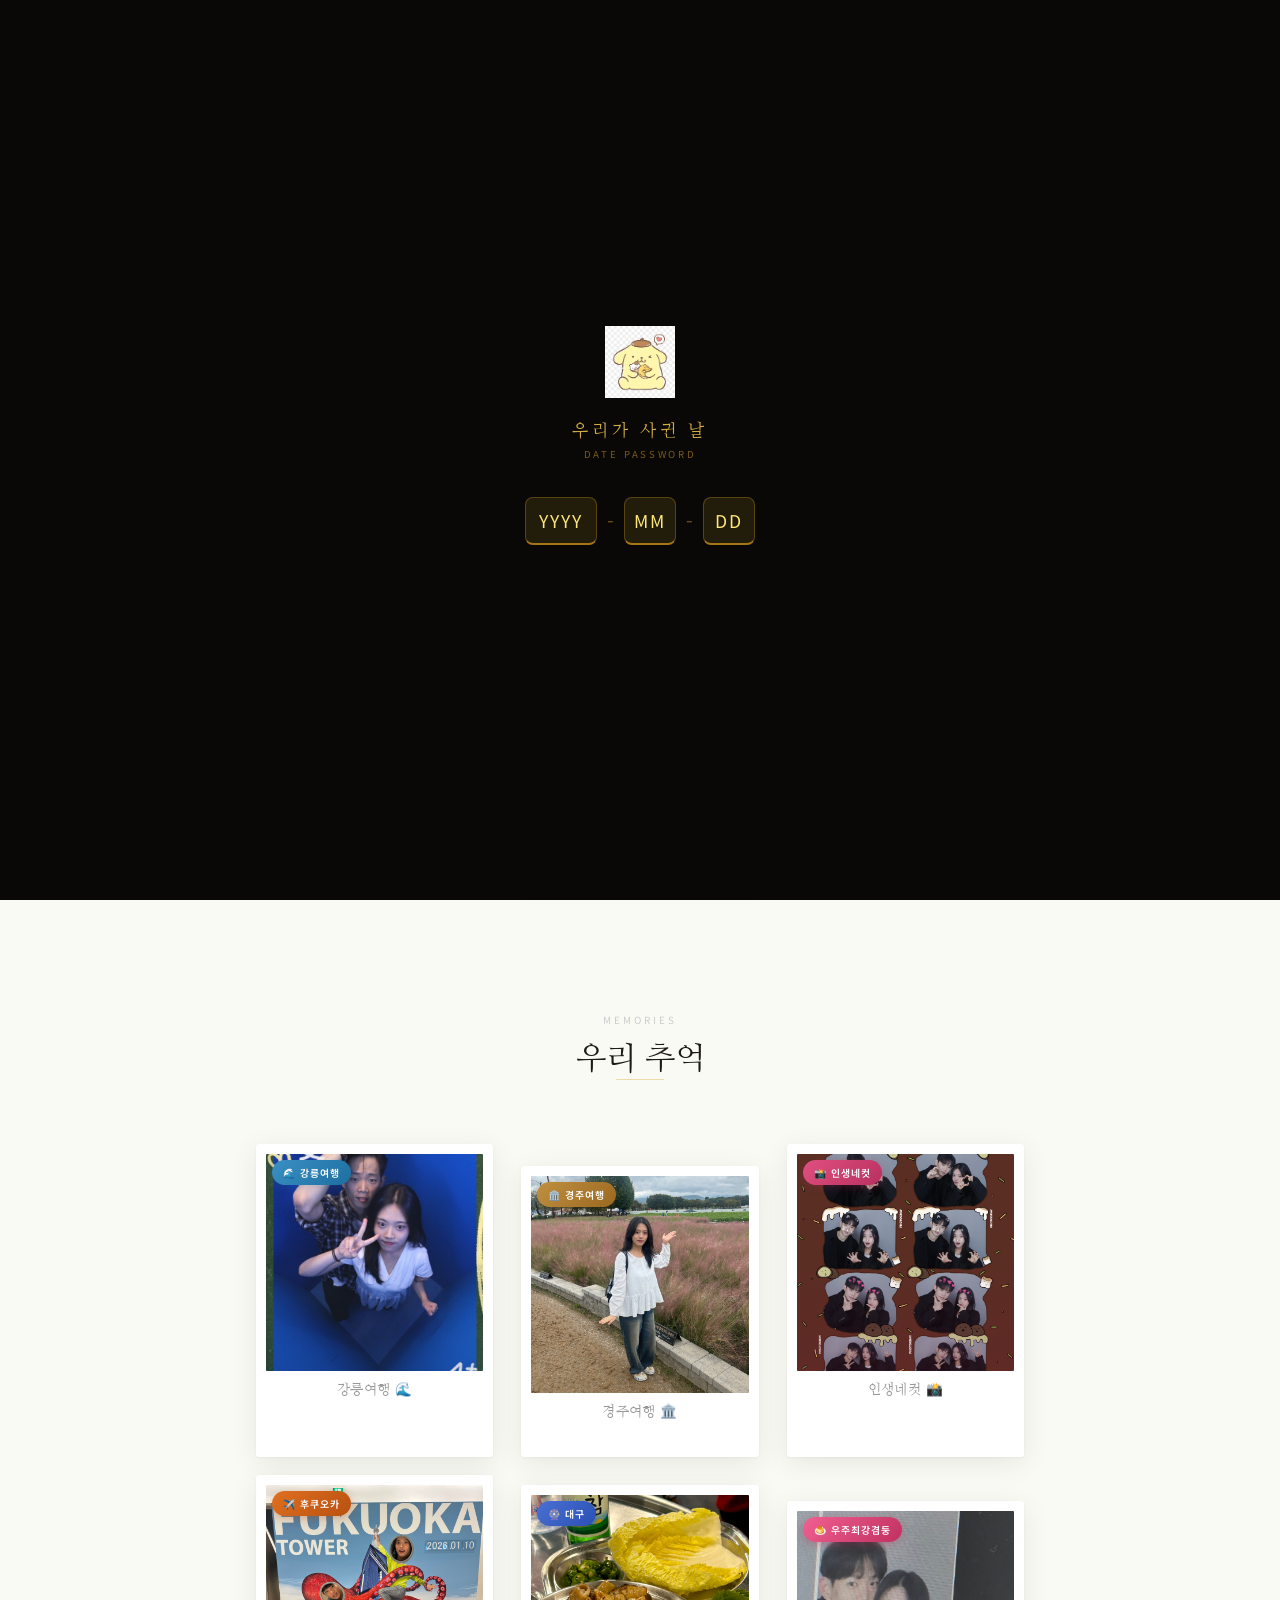
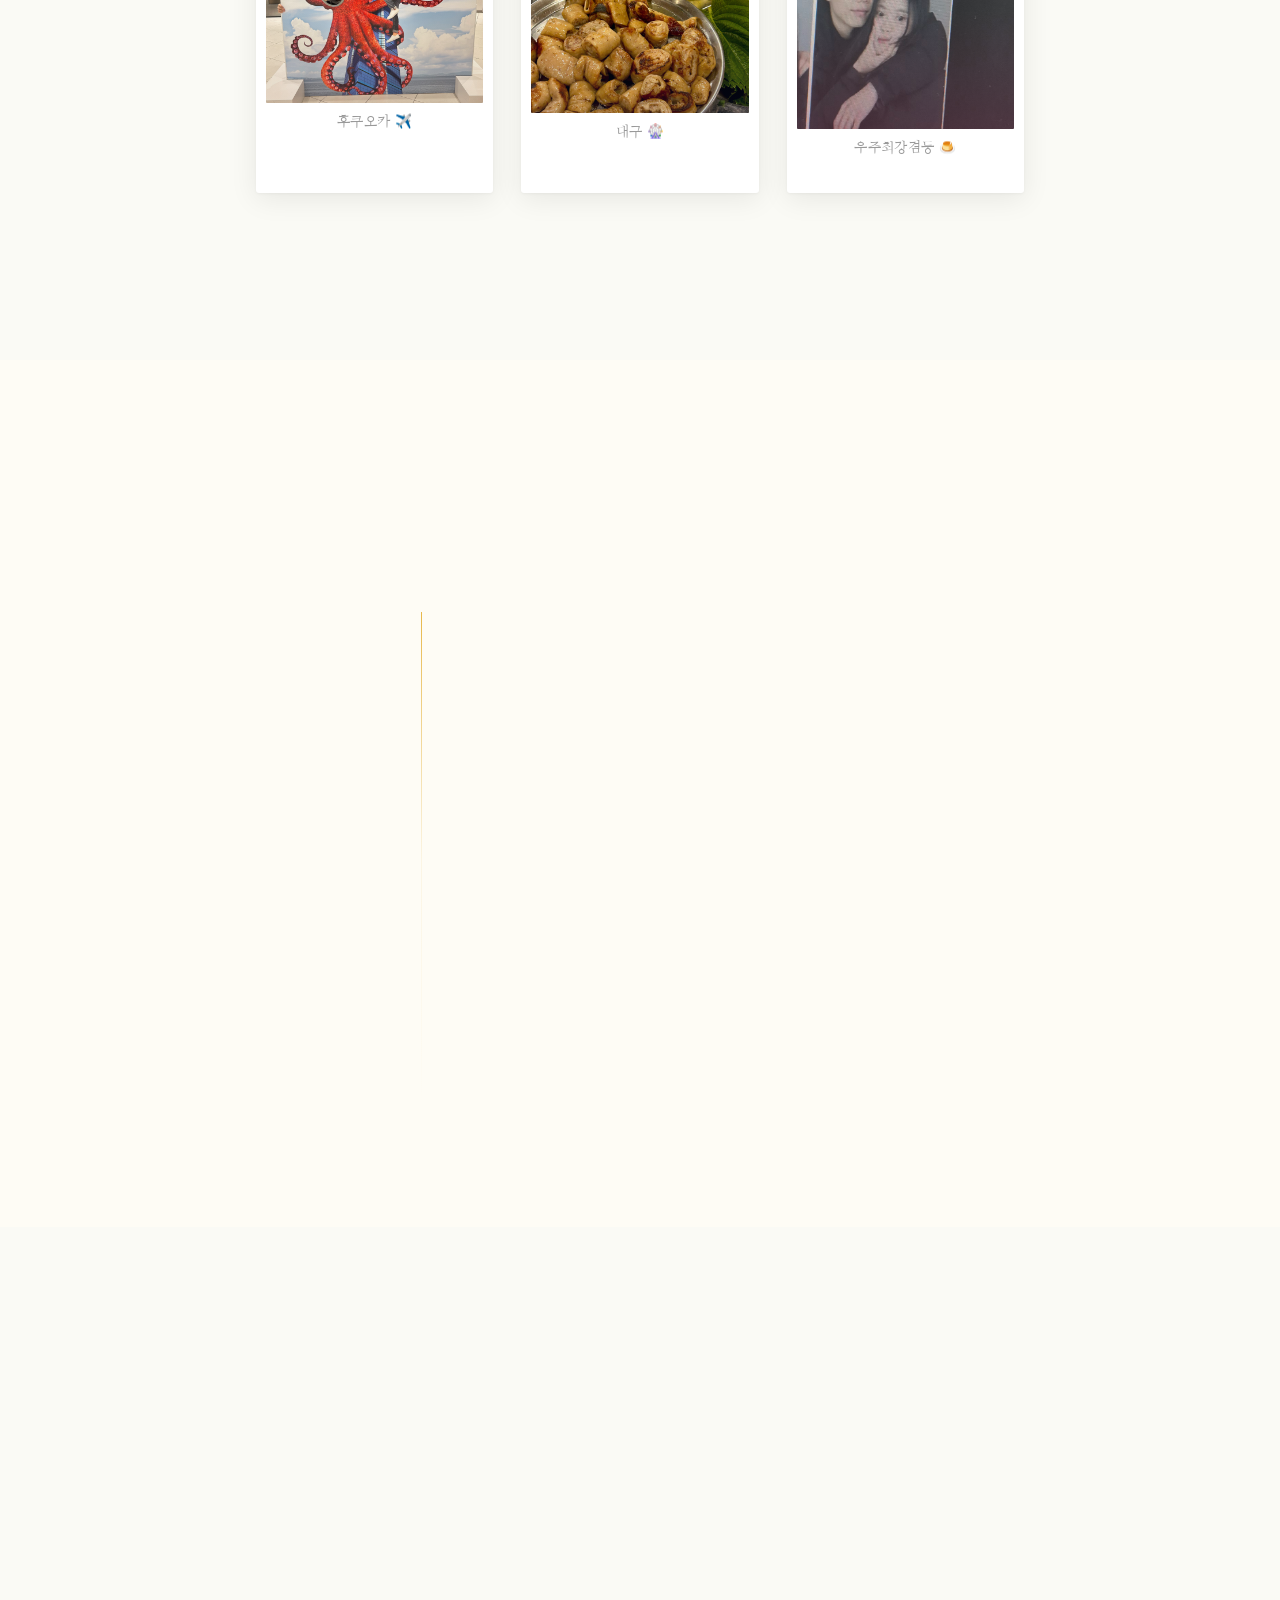
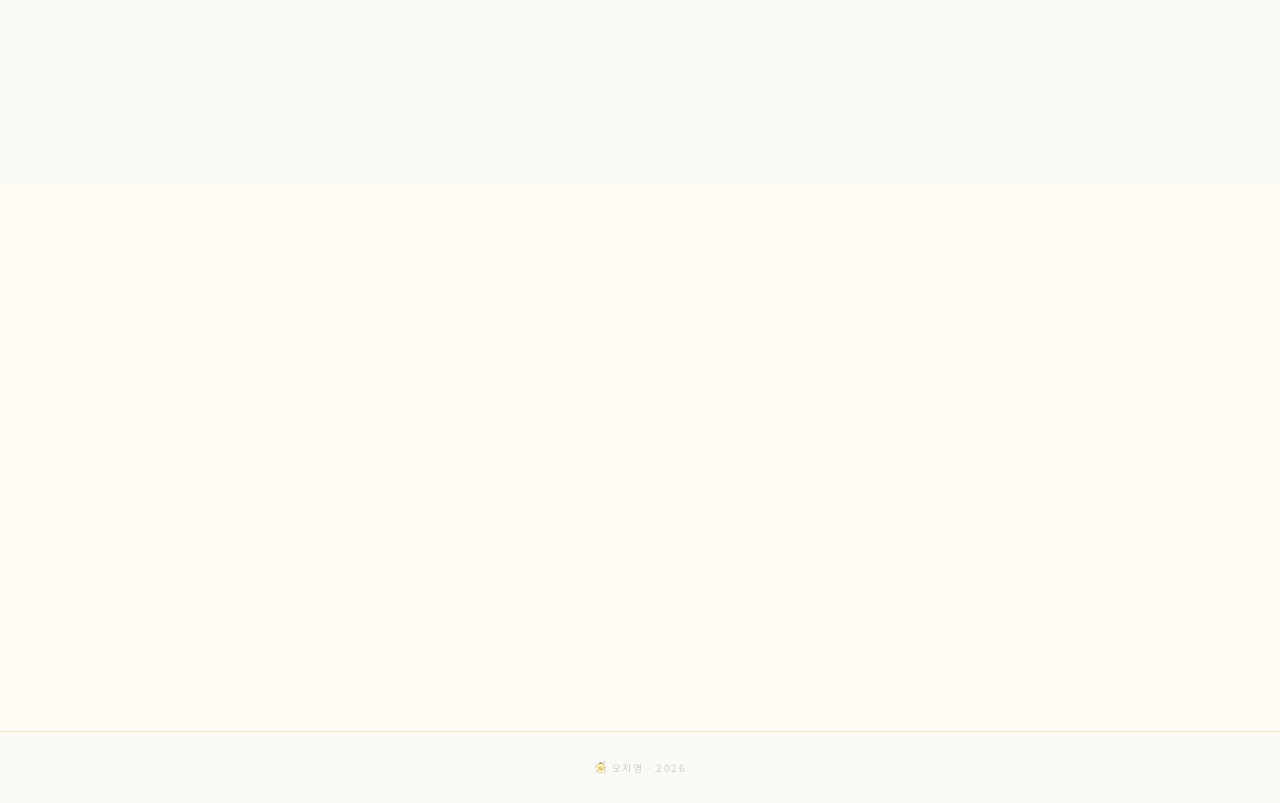
==== commit 4a5da134: "==" ====
--- a/index2.html
+++ b/index2.html
@@ -3,7 +3,7 @@
   <head>
     <meta charset="UTF-8" />
     <meta name="viewport" content="width=device-width, initial-scale=1.0" />
-    <title>우래기 1주년 축하해 🍮</title>
+    <title>울애기 안녕</title>
     <link rel="preconnect" href="https://fonts.googleapis.com" />
     <link rel="preconnect" href="https://fonts.gstatic.com" crossorigin />
     <link
@@ -264,7 +264,7 @@
         min-height: 100svh;
       "
       class="flex flex-col items-center justify-center text-center px-6 relative overflow-hidden dot-pattern">
-      <div
+      <!-- <div
         style="
           position: absolute;
           top: -80px;
@@ -315,8 +315,8 @@
           letter-spacing: 0.08em;
         ">
         주년
-      </h1>
-      <p
+      </h1> -->
+      <br
         style="
           color: var(--muted);
           font-size: 0.88rem;
@@ -324,7 +324,7 @@
           animation: fadeUp 1s 0.35s cubic-bezier(0.16, 1, 0.3, 1) both;
           opacity: 0;
         ">
-        지영아,<br />같이한 1년 고마워.
+        아가~<br />힘들면 언제든지 연락해</br>010-6410-8136
       </p>
       <div
         style="
@@ -945,7 +945,7 @@
           <h2
             class="serif"
             style="font-size: 2rem; color: var(--ink); font-weight: 400">
-            1년의 기록
+            이야기
           </h2>
           <div class="line mt-5"></div>
         </div>
@@ -1091,7 +1091,7 @@
                   margin-bottom: 6px;
                   letter-spacing: 0.1em;
                 ">
-                오늘 ✦ 2026 · 03 · 07
+                ✦ 
               </div>
               <h4
                 class="serif"
@@ -1100,7 +1100,7 @@
                   margin-bottom: 6px;
                   font-weight: 700;
                 ">
-                1주년
+                .
               </h4>
               <p
                 style="
@@ -1108,7 +1108,7 @@
                   color: var(--muted);
                   line-height: 1.9;
                 ">
-                1주년 축하해.<br />앞으로도 잘 부탁할게용
+                지영이는 좋은 사람이얌
               </p>
             </div>
           </div>
@@ -1179,8 +1179,8 @@
             ">
             <p>지영아,</p>
             <br />
-            <p>벌써 1년이 지났네.</p>
-            <p>1년동안 정말 많은 추억을 쌓았던 것 같아.</p>
+            <!-- <p>벌써 1년이 지났네.</p>
+            <p>1년동안 정말 많은 추억을 쌓았던 것 같아.</p> -->
             <p>졍이가 있어서 모든 순간들이 특별했어.</p>
             <br />
             <p>처음 봤을 때부터 뭔가 달랐어.</p>
@@ -1198,8 +1198,16 @@
             <p>서툴게 마음 전한 날도 많았는데</p>
             <p>그래도 곁에서 받아줘서 고마워</p>
             <br />
-            <p>앞으로도 지영이 정수리 냄새 계속 맡을래</p>
-            <p>오래오래 옆에 있을게</p>
+            <p>살면서 너의 냄새 잊지 못할거야</p>
+            <p>정수리 냄새 오래오래 기억할게</p>
+            <br />
+            <p>마지막 약속한거 지켜줘</p>
+            <p>개 쩌는 사람이 되어줘</p>
+            <p>넌 할 수 있는 사람이니깐</p>
+            <br />
+            <p>그때 연락 함 해줘.</p>
+            <p>매운거 먹으러 가자</p>
+            <p>매운거 잘 먹어 나</p>
             <br />
             <p style="text-align: right; color: var(--gold)">— 시원</p>
           </div>
@@ -1220,16 +1228,16 @@
             alt="pompom"
             style="width: 90px; height: 90px; object-fit: contain" />
         </div>
-        <h2
+        <br
           class="serif"
           style="
-            font-size: 2.6rem;
-            margin-bottom: 1.2rem;
-            color: var(--ink);
-            font-weight: 800;
+         font-size: 0.88rem;
+            color: var(--muted);
+            line-height: 2;
             line-height: 1.2;
+            margin-bottom: 2.5rem;
           ">
-          1년,<br />고마워
+          넘어지지 말고, 건강 잘 챙기길 바래
         </h2>
         <div class="line mb-6"></div>
         <p
@@ -1239,7 +1247,7 @@
             line-height: 2;
             margin-bottom: 2.5rem;
           ">
-          오지영, 사랑해.
+          이 페이지는 2029년 3.7일에 내려가게 설정했어. 
         </p>
         <button
           onclick="duckPop(event)"
@@ -1302,7 +1310,7 @@
           src="./images/icon/pompom.png"
           alt="pompom"
           style="width: 14px; height: 14px; object-fit: contain" />
-        오지영 · 1주년 · 2026
+        오지영 · 2026
       </p>
     </footer>
 
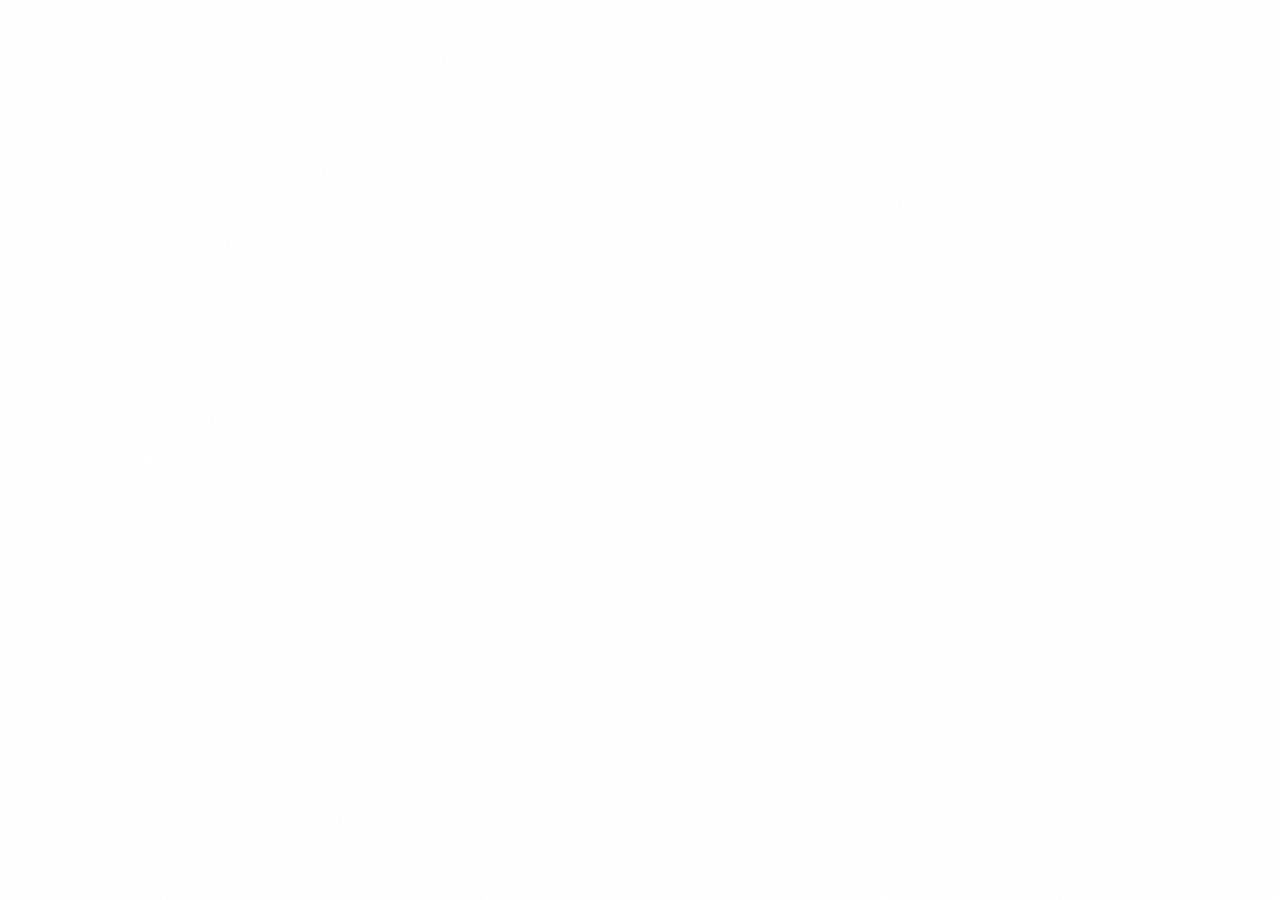
==== commit 258b2916: "변경" ====
--- a/index2.html
+++ b/index2.html
@@ -3,1317 +3,26 @@
   <head>
     <meta charset="UTF-8" />
     <meta name="viewport" content="width=device-width, initial-scale=1.0" />
-    <title>울애기 안녕</title>
+    <title>.</title>
     <link rel="preconnect" href="https://fonts.googleapis.com" />
     <link rel="preconnect" href="https://fonts.gstatic.com" crossorigin />
     <link
       href="https://fonts.googleapis.com/css2?family=Nanum+Myeongjo:wght@400;700;800&family=Noto+Sans+KR:wght@300;400;500&display=swap"
       rel="stylesheet" />
     <link rel="stylesheet" href="./css/365.css" />
+    <style>
+      * {
+        box-sizing: border-box;
+        margin: 0;
+        padding: 0;
+      }
+      body {
+        background: #ffffff;
+        min-height: 100vh;
+      }
+    </style>
   </head>
   <body>
-    <!-- ═══ LOCK SCREEN ═══ -->
-    <div
-      id="lockScreen"
-      style="
-        position: fixed;
-        inset: 0;
-        z-index: 99999;
-        display: flex;
-        flex-direction: column;
-        align-items: center;
-        justify-content: center;
-        background: #0a0806;
-        overflow: hidden;
-      ">
-      <canvas
-        id="lockCanvas"
-        style="position: absolute; inset: 0; pointer-events: none"></canvas>
-      <div
-        style="
-          position: relative;
-          z-index: 2;
-          display: flex;
-          flex-direction: column;
-          align-items: center;
-          gap: 0;
-        ">
-        <div
-          id="lockDuck"
-          style="
-            margin-bottom: 18px;
-            animation: duckBob 2.4s ease-in-out infinite;
-          ">
-          <img
-            src="./images/icon/pompom.png"
-            alt="pompom"
-            style="width: 72px; height: 72px; object-fit: contain" />
-        </div>
-        <p
-          style="
-            font-family: &quot;Nanum Myeongjo&quot;, serif;
-            color: rgba(255, 210, 80, 0.82);
-            font-size: 1.05rem;
-            letter-spacing: 0.22em;
-            margin-bottom: 6px;
-          ">
-          우리가 사귄 날
-        </p>
-        <p
-          style="
-            font-family: &quot;Noto Sans KR&quot;, sans-serif;
-            color: rgba(255, 190, 60, 0.45);
-            font-size: 0.6rem;
-            letter-spacing: 0.28em;
-            margin-bottom: 36px;
-          ">
-          DATE PASSWORD
-        </p>
-        <div
-          id="dateInputs"
-          style="
-            display: flex;
-            align-items: center;
-            gap: 10px;
-            margin-bottom: 12px;
-          ">
-          <input
-            id="inYear"
-            type="tel"
-            maxlength="4"
-            placeholder="YYYY"
-            oninput="
-              onlyNums(this);
-              if (this.value.length === 4)
-                document.getElementById('inMonth').focus();
-            "
-            onfocus="lockFocus(this)"
-            onblur="lockBlur(this)"
-            style="
-              width: 72px;
-              background: rgba(255, 200, 50, 0.1);
-              border: 1px solid rgba(255, 190, 40, 0.25);
-              border-bottom: 2px solid rgba(255, 180, 30, 0.6);
-              border-radius: 8px;
-              color: #ffd060;
-              font-size: 1.1rem;
-              text-align: center;
-              padding: 10px 6px;
-              outline: none;
-              font-family: &quot;Noto Sans KR&quot;, sans-serif;
-              letter-spacing: 0.1em;
-              transition: all 0.2s;
-              -webkit-appearance: none;
-            " />
-          <span style="color: rgba(255, 190, 50, 0.4); font-size: 1.2rem"
-            >-</span
-          >
-          <input
-            id="inMonth"
-            type="tel"
-            maxlength="2"
-            placeholder="MM"
-            oninput="
-              onlyNums(this);
-              if (this.value.length === 2)
-                document.getElementById('inDay').focus();
-            "
-            onfocus="lockFocus(this)"
-            onblur="lockBlur(this)"
-            style="
-              width: 52px;
-              background: rgba(255, 200, 50, 0.1);
-              border: 1px solid rgba(255, 190, 40, 0.25);
-              border-bottom: 2px solid rgba(255, 180, 30, 0.6);
-              border-radius: 8px;
-              color: #ffd060;
-              font-size: 1.1rem;
-              text-align: center;
-              padding: 10px 6px;
-              outline: none;
-              font-family: &quot;Noto Sans KR&quot;, sans-serif;
-              letter-spacing: 0.1em;
-              transition: all 0.2s;
-              -webkit-appearance: none;
-            " />
-          <span style="color: rgba(255, 190, 50, 0.4); font-size: 1.2rem"
-            >-</span
-          >
-          <input
-            id="inDay"
-            type="tel"
-            maxlength="2"
-            placeholder="DD"
-            oninput="
-              onlyNums(this);
-              if (this.value.length === 2) checkDate();
-            "
-            onfocus="lockFocus(this)"
-            onblur="lockBlur(this)"
-            style="
-              width: 52px;
-              background: rgba(255, 200, 50, 0.1);
-              border: 1px solid rgba(255, 190, 40, 0.25);
-              border-bottom: 2px solid rgba(255, 180, 30, 0.6);
-              border-radius: 8px;
-              color: #ffd060;
-              font-size: 1.1rem;
-              text-align: center;
-              padding: 10px 6px;
-              outline: none;
-              font-family: &quot;Noto Sans KR&quot;, sans-serif;
-              letter-spacing: 0.1em;
-              transition: all 0.2s;
-              -webkit-appearance: none;
-            " />
-        </div>
-        <p
-          id="lockErrMsg"
-          style="
-            font-family: &quot;Noto Sans KR&quot;, sans-serif;
-            color: rgba(255, 100, 80, 0.8);
-            font-size: 0.62rem;
-            letter-spacing: 0.18em;
-            height: 18px;
-            opacity: 0;
-            transition: opacity 0.3s;
-          ">
-          날짜가 맞지 않아요 🍮
-        </p>
-      </div>
-    </div>
-    <!-- ═══ LOCK SCREEN END ═══ -->
-
-    <!-- Music Player -->
-    <div
-      class="fixed bottom-5 left-1/2 -translate-x-1/2 z-50 w-[88%] max-w-[300px]">
-      <div class="player flex items-center gap-3 px-4 py-2.5">
-        <button class="play-btn" onclick="toggleMusic()">
-          <svg
-            id="playIcon"
-            width="12"
-            height="12"
-            viewBox="0 0 24 24"
-            fill="#fff">
-            <polygon points="6,3 20,12 6,21" />
-          </svg>
-          <svg
-            id="pauseIcon"
-            width="12"
-            height="12"
-            viewBox="0 0 24 24"
-            fill="#fff"
-            style="display: none">
-            <rect x="5" y="4" width="4" height="16" />
-            <rect x="15" y="4" width="4" height="16" />
-          </svg>
-        </button>
-        <div class="flex-1">
-          <div
-            style="
-              font-size: 0.65rem;
-              color: #a09060;
-              margin-bottom: 5px;
-              letter-spacing: 0.05em;
-            ">
-            🎵 たぶん — YOASOBI
-          </div>
-          <div
-            style="
-              width: 100%;
-              height: 1.5px;
-              border-radius: 1px;
-              background: #f0e8a0;
-              overflow: hidden;
-            ">
-            <div
-              id="pbar"
-              style="
-                height: 100%;
-                width: 0%;
-                background: linear-gradient(90deg, var(--gold), #d4a030);
-                transition: width 0.4s linear;
-                border-radius: 1px;
-              "></div>
-          </div>
-        </div>
-        <img
-          src="./images/icon/pompom.png"
-          alt="pompom"
-          class="duck-walk"
-          style="width: 28px; height: 28px; object-fit: contain"
-          onerror="
-            this.outerHTML =
-              '<span class=\'duck-walk\' style=\'font-size:1.1rem\'>🍮</span>'
-          " />
-      </div>
-    </div>
-    <audio id="bgm" loop>
-      <source src="./audio/ji.mp3" type="audio/mpeg" />
-    </audio>
-
-    <!-- HERO -->
-    <section
-      style="
-        background: linear-gradient(
-          160deg,
-          #fffef0 0%,
-          #fefcf0 50%,
-          #fafaf5 100%
-        );
-        min-height: 100svh;
-      "
-      class="flex flex-col items-center justify-center text-center px-6 relative overflow-hidden dot-pattern">
-      <!-- <div
-        style="
-          position: absolute;
-          top: -80px;
-          right: -80px;
-          width: 420px;
-          height: 420px;
-          border-radius: 50%;
-          background: radial-gradient(
-            circle,
-            rgba(232, 184, 75, 0.08),
-            transparent 70%
-          );
-          pointer-events: none;
-        "></div>
-      <div
-        style="
-          position: absolute;
-          bottom: -60px;
-          left: -60px;
-          width: 320px;
-          height: 320px;
-          border-radius: 50%;
-          background: radial-gradient(
-            circle,
-            rgba(232, 184, 75, 0.06),
-            transparent 70%
-          );
-          pointer-events: none;
-        "></div>
-      <div
-        style="
-          position: relative;
-          animation: fadeUp 1s cubic-bezier(0.16, 1, 0.3, 1) both;
-        ">
-        <div class="big-num">1</div>
-        <div class="big-num-fill">1</div>
-      </div>
-      <h1
-        class="serif"
-        style="
-          font-size: clamp(1.6rem, 5vw, 2.4rem);
-          margin-top: 0.2rem;
-          margin-bottom: 1rem;
-          color: var(--ink);
-          font-weight: 400;
-          animation: fadeUp 1s 0.2s cubic-bezier(0.16, 1, 0.3, 1) both;
-          opacity: 0;
-          letter-spacing: 0.08em;
-        ">
-        주년
-      </h1> -->
-      <br
-        style="
-          color: var(--muted);
-          font-size: 0.88rem;
-          line-height: 2.1;
-          animation: fadeUp 1s 0.35s cubic-bezier(0.16, 1, 0.3, 1) both;
-          opacity: 0;
-        ">
-        아가~<br />힘들면 언제든지 연락해</br>010-6410-8136
-      </p>
-      <div
-        style="
-          margin-top: 1.8rem;
-          animation: fadeUp 1s 0.5s cubic-bezier(0.16, 1, 0.3, 1) both;
-          opacity: 0;
-        ">
-        <div class="badge">
-          <span>📅</span><span>2025. 03. 07</span>
-          <span
-            style="
-              width: 1px;
-              height: 10px;
-              background: #e0d090;
-              display: inline-block;
-            "></span>
-          <span id="dayCount" style="color: var(--gold); font-weight: 600"
-            >D+1일</span
-          >
-        </div>
-      </div>
-      <div
-        class="duck-float"
-        style="
-          margin-top: 2.8rem;
-          animation: fadeUp 1s 0.65s cubic-bezier(0.16, 1, 0.3, 1) both;
-          opacity: 0;
-        ">
-        <img
-          src="./images/icon/pompom.png"
-          alt="pompom"
-          style="width: 64px; height: 64px; object-fit: contain"
-          onerror="
-            this.outerHTML = '<span style=\'font-size:2.4rem\'>🍮</span>'
-          " />
-      </div>
-      <div
-        style="
-          position: absolute;
-          bottom: 2.5rem;
-          left: 50%;
-          transform: translateX(-50%);
-          display: flex;
-          flex-direction: column;
-          align-items: center;
-          gap: 8px;
-          color: #d0c8a0;
-        ">
-        <span style="font-size: 0.55rem; letter-spacing: 0.25em">SCROLL</span>
-        <div
-          style="
-            width: 1px;
-            height: 36px;
-            background: linear-gradient(
-              to bottom,
-              rgba(200, 180, 100, 0.4),
-              transparent
-            );
-          "
-          class="animate-bounce"></div>
-      </div>
-    </section>
-
-    <!-- GALLERY -->
-    <section class="py-28 px-6" style="background: #fafaf5">
-      <div class="max-w-3xl mx-auto">
-        <div class="text-center mb-16 reveal">
-          <p class="section-label mb-3">memories</p>
-          <h2
-            class="serif"
-            style="font-size: 2rem; color: var(--ink); font-weight: 400">
-            우리 추억
-          </h2>
-          <div class="line mt-5"></div>
-        </div>
-        <div class="grid grid-cols-2 md:grid-cols-3 gap-5 md:gap-7">
-          <!-- ① 강릉여행 카드 -->
-          <div
-            class="photo-card gangneung-card reveal"
-            style="--r: -2.8deg"
-            onclick="slideshow_open(0)">
-            <div class="gangneung-badge">🌊 강릉여행</div>
-            <div class="photo-inner">
-              <img
-                src="./images/first/KakaoTalk_20260305_104517673_07.jpg"
-                loading="lazy"
-                alt="강릉여행"
-                onerror="
-                  this.style.display = 'none';
-                  this.nextElementSibling.style.display = 'flex';
-                " />
-              <div
-                style="
-                  display: none;
-                  width: 100%;
-                  height: 100%;
-                  align-items: center;
-                  justify-content: center;
-                  background: linear-gradient(135deg, #daeef8, #b8dcf0);
-                  flex-direction: column;
-                  gap: 8px;
-                ">
-                <span style="font-size: 2.8rem">🌊</span>
-                <span
-                  style="
-                    font-size: 0.58rem;
-                    color: #5a9ec0;
-                    letter-spacing: 0.1em;
-                    font-family: &quot;Noto Sans KR&quot;, sans-serif;
-                  "
-                  >강릉여행</span
-                >
-              </div>
-            </div>
-            <p class="photo-cap">강릉여행 🌊</p>
-          </div>
-
-          <!-- ② 경주여행 카드 -->
-          <div
-            class="photo-card gyeongju-card reveal"
-            style="--r: 2.2deg; margin-top: 22px; transition-delay: 0.08s"
-            onclick="slideshow2_open(0)">
-            <div class="gyeongju-badge">🏛️ 경주여행</div>
-            <div class="photo-inner">
-              <img
-                src="./images/second/KakaoTalk_20260305_104533933_07.jpg"
-                loading="lazy"
-                alt="경주여행"
-                onerror="
-                  this.style.display = 'none';
-                  this.nextElementSibling.style.display = 'flex';
-                " />
-              <div
-                style="
-                  display: none;
-                  width: 100%;
-                  height: 100%;
-                  align-items: center;
-                  justify-content: center;
-                  background: linear-gradient(135deg, #f5ede0, #e8d4b0);
-                  flex-direction: column;
-                  gap: 8px;
-                ">
-                <span style="font-size: 2.8rem">🏛️</span>
-                <span
-                  style="
-                    font-size: 0.58rem;
-                    color: #a08040;
-                    letter-spacing: 0.1em;
-                    font-family: &quot;Noto Sans KR&quot;, sans-serif;
-                  "
-                  >경주여행</span
-                >
-              </div>
-            </div>
-            <p class="photo-cap">경주여행 🏛️</p>
-          </div>
-
-          <!-- ③ 인생네컷 카드 -->
-          <div
-            class="photo-card photobooth-card reveal"
-            style="--r: -1.8deg; transition-delay: 0.15s"
-            onclick="slideshow3_open(0)">
-            <div class="photobooth-badge">📸 인생네컷</div>
-            <div class="photo-inner">
-              <img
-                src="./images/third/KakaoTalk_20260305_133543598.jpg"
-                loading="lazy"
-                alt="인생네컷"
-                onerror="
-                  this.style.display = 'none';
-                  this.nextElementSibling.style.display = 'flex';
-                " />
-              <div
-                style="
-                  display: none;
-                  width: 100%;
-                  height: 100%;
-                  align-items: center;
-                  justify-content: center;
-                  background: linear-gradient(135deg, #fce4ec, #f8bbd0);
-                  flex-direction: column;
-                  gap: 8px;
-                ">
-                <span style="font-size: 2.8rem">📸</span>
-                <span
-                  style="
-                    font-size: 0.58rem;
-                    color: #c06080;
-                    letter-spacing: 0.1em;
-                    font-family: &quot;Noto Sans KR&quot;, sans-serif;
-                  "
-                  >인생네컷</span
-                >
-              </div>
-            </div>
-            <p class="photo-cap">인생네컷 📸</p>
-          </div>
-
-          <!-- ④ 후쿠오카 카드 -->
-          <div
-            class="photo-card fukuoka-card reveal"
-            style="--r: 2.8deg; margin-top: -10px; transition-delay: 0.22s"
-            onclick="slideshow4_open(0)">
-            <div class="fukuoka-badge">✈️ 후쿠오카</div>
-            <div class="photo-inner">
-              <img
-                src="./images/fourth/KakaoTalk_20260307_102604166_05.jpg"
-                loading="lazy"
-                alt="후쿠오카"
-                onerror="
-                  this.style.display = 'none';
-                  this.nextElementSibling.style.display = 'flex';
-                " />
-              <div
-                style="
-                  display: none;
-                  width: 100%;
-                  height: 100%;
-                  align-items: center;
-                  justify-content: center;
-                  background: linear-gradient(135deg, #fff0e0, #ffe0c0);
-                  flex-direction: column;
-                  gap: 8px;
-                ">
-                <span style="font-size: 2.8rem">✈️</span>
-                <span
-                  style="
-                    font-size: 0.58rem;
-                    color: #c07030;
-                    letter-spacing: 0.1em;
-                    font-family: &quot;Noto Sans KR&quot;, sans-serif;
-                  "
-                  >후쿠오카</span
-                >
-              </div>
-            </div>
-            <p class="photo-cap">후쿠오카 ✈️</p>
-          </div>
-
-          <!-- ⑤ 대구 카드 -->
-          <div
-            class="photo-card daegu-card reveal"
-            style="--r: -2.2deg; transition-delay: 0.28s"
-            onclick="slideshow5_open(0)">
-            <div class="daegu-badge">🎡 대구</div>
-            <div class="photo-inner">
-              <img
-                src="./images/fifth/KakaoTalk_20260307_104300036_05.jpg"
-                loading="lazy"
-                alt="대구"
-                onerror="
-                  this.style.display = 'none';
-                  this.nextElementSibling.style.display = 'flex';
-                " />
-              <div
-                style="
-                  display: none;
-                  width: 100%;
-                  height: 100%;
-                  align-items: center;
-                  justify-content: center;
-                  background: linear-gradient(135deg, #e8f0ff, #c8d8f8);
-                  flex-direction: column;
-                  gap: 8px;
-                ">
-                <span style="font-size: 2.8rem">🎡</span>
-                <span
-                  style="
-                    font-size: 0.58rem;
-                    color: #4060c0;
-                    letter-spacing: 0.1em;
-                    font-family: &quot;Noto Sans KR&quot;, sans-serif;
-                  "
-                  >대구</span
-                >
-              </div>
-            </div>
-            <p class="photo-cap">대구 🎡</p>
-          </div>
-
-          <!-- ⑥ 우주최강겸둥 카드 -->
-          <div
-            class="photo-card gyemdong-card reveal"
-            style="--r: 1.8deg; margin-top: 16px; transition-delay: 0.35s"
-            onclick="slideshow6_open(0)">
-            <div class="gyemdong-badge">🍮 우주최강겸둥</div>
-            <div class="photo-inner">
-              <img
-                src="./images/sixth/KakaoTalk_20260307_105306661_08.jpg"
-                loading="lazy"
-                alt="우주최강겸둥"
-                onerror="
-                  this.style.display = 'none';
-                  this.nextElementSibling.style.display = 'flex';
-                " />
-              <div
-                style="
-                  display: none;
-                  width: 100%;
-                  height: 100%;
-                  align-items: center;
-                  justify-content: center;
-                  background: linear-gradient(135deg, #fff0f5, #ffd6e8);
-                  flex-direction: column;
-                  gap: 8px;
-                ">
-                <span style="font-size: 2.8rem">🍮</span>
-                <span
-                  style="
-                    font-size: 0.58rem;
-                    color: #c04070;
-                    letter-spacing: 0.1em;
-                    font-family: &quot;Noto Sans KR&quot;, sans-serif;
-                  "
-                  >우주최강겸둥</span
-                >
-              </div>
-            </div>
-            <p class="photo-cap">우주최강겸둥 🍮</p>
-          </div>
-        </div>
-        <p
-          style="
-            text-align: center;
-            font-size: 0.62rem;
-            color: #ccc;
-            margin-top: 2.5rem;
-            letter-spacing: 0.15em;
-          "
-          class="reveal">
-          CLICK TO ENLARGE
-        </p>
-      </div>
-    </section>
-
-    <!-- ══ 슬라이드쇼1 (강릉) ══ -->
-    <div id="slideshow">
-      <div class="ss-topbar">
-        <div>
-          <div class="ss-title">🌊 강릉여행</div>
-          <div class="ss-counter">
-            <span id="ssIdx">1</span> / <span id="ssTotal">1</span>
-          </div>
-        </div>
-        <div style="display: flex; align-items: center; gap: 12px">
-          <button
-            id="ssAutoBtn"
-            onclick="slideshow_toggleAuto()"
-            style="
-              min-height: 44px;
-              touch-action: manipulation;
-              -webkit-tap-highlight-color: transparent;
-              background: none;
-              border: 1px solid rgba(255, 200, 60, 0.25);
-              border-radius: 999px;
-              color: rgba(255, 210, 100, 0.6);
-              font-size: 0.6rem;
-              letter-spacing: 0.12em;
-              padding: 5px 12px;
-              cursor: pointer;
-              transition: all 0.2s;
-              font-family: &quot;Noto Sans KR&quot;, sans-serif;
-            ">
-            ▶ AUTO
-          </button>
-          <button class="ss-close" id="ssCloseBtn">✕</button>
-        </div>
-      </div>
-      <div class="ss-progress" id="ssProgress"></div>
-      <div class="ss-stage">
-        <button class="ss-arrow" id="ssArrowL" onclick="slideshow_move(-1)">
-          ‹
-        </button>
-        <img id="ssImg" src="" alt="강릉여행" />
-        <button class="ss-arrow" id="ssArrowR" onclick="slideshow_move(1)">
-          ›
-        </button>
-      </div>
-      <div class="ss-strip" id="ssStrip"></div>
-    </div>
-
-    <!-- ══ 슬라이드쇼2 (경주) ══ -->
-    <div id="slideshow2">
-      <div class="ss-topbar">
-        <div>
-          <div class="ss-title">🏛️ 경주여행</div>
-          <div class="ss-counter">
-            <span id="ssIdx2">1</span> / <span id="ssTotal2">1</span>
-          </div>
-        </div>
-        <div style="display: flex; align-items: center; gap: 12px">
-          <button
-            id="ssAutoBtn2"
-            onclick="slideshow2_toggleAuto()"
-            style="
-              min-height: 44px;
-              touch-action: manipulation;
-              -webkit-tap-highlight-color: transparent;
-              background: none;
-              border: 1px solid rgba(255, 200, 60, 0.25);
-              border-radius: 999px;
-              color: rgba(255, 210, 100, 0.6);
-              font-size: 0.6rem;
-              letter-spacing: 0.12em;
-              padding: 5px 12px;
-              cursor: pointer;
-              transition: all 0.2s;
-              font-family: &quot;Noto Sans KR&quot;, sans-serif;
-            ">
-            ▶ AUTO
-          </button>
-          <button class="ss-close" id="ssCloseBtn2">✕</button>
-        </div>
-      </div>
-      <div class="ss-progress" id="ssProgress2"></div>
-      <div class="ss-stage">
-        <button class="ss-arrow" id="ssArrowL2" onclick="slideshow2_move(-1)">
-          ‹
-        </button>
-        <img id="ssImg2" src="" alt="경주여행" />
-        <button class="ss-arrow" id="ssArrowR2" onclick="slideshow2_move(1)">
-          ›
-        </button>
-      </div>
-      <div class="ss-strip" id="ssStrip2"></div>
-    </div>
-
-    <!-- ══ 슬라이드쇼3 (인생네컷) ══ -->
-    <div id="slideshow3">
-      <div class="ss-topbar">
-        <div>
-          <div class="ss-title">📸 인생네컷</div>
-          <div class="ss-counter">
-            <span id="ssIdx3">1</span> / <span id="ssTotal3">1</span>
-          </div>
-        </div>
-        <div style="display: flex; align-items: center; gap: 12px">
-          <button
-            id="ssAutoBtn3"
-            onclick="slideshow3_toggleAuto()"
-            style="
-              min-height: 44px;
-              touch-action: manipulation;
-              -webkit-tap-highlight-color: transparent;
-              background: none;
-              border: 1px solid rgba(255, 200, 60, 0.25);
-              border-radius: 999px;
-              color: rgba(255, 210, 100, 0.6);
-              font-size: 0.6rem;
-              letter-spacing: 0.12em;
-              padding: 5px 12px;
-              cursor: pointer;
-              transition: all 0.2s;
-              font-family: &quot;Noto Sans KR&quot;, sans-serif;
-            ">
-            ▶ AUTO
-          </button>
-          <button class="ss-close" id="ssCloseBtn3">✕</button>
-        </div>
-      </div>
-      <div class="ss-progress" id="ssProgress3"></div>
-      <div class="ss-stage">
-        <button class="ss-arrow" id="ssArrowL3" onclick="slideshow3_move(-1)">
-          ‹
-        </button>
-        <img id="ssImg3" src="" alt="인생네컷" />
-        <button class="ss-arrow" id="ssArrowR3" onclick="slideshow3_move(1)">
-          ›
-        </button>
-      </div>
-      <div class="ss-strip" id="ssStrip3"></div>
-    </div>
-
-    <!-- ══ 슬라이드쇼4 (후쿠오카) ══ -->
-    <div id="slideshow4">
-      <div class="ss-topbar">
-        <div>
-          <div class="ss-title">✈️ 후쿠오카</div>
-          <div class="ss-counter">
-            <span id="ssIdx4">1</span> / <span id="ssTotal4">1</span>
-          </div>
-        </div>
-        <div style="display: flex; align-items: center; gap: 12px">
-          <button
-            id="ssAutoBtn4"
-            onclick="slideshow4_toggleAuto()"
-            style="
-              min-height: 44px;
-              touch-action: manipulation;
-              -webkit-tap-highlight-color: transparent;
-              background: none;
-              border: 1px solid rgba(255, 200, 60, 0.25);
-              border-radius: 999px;
-              color: rgba(255, 210, 100, 0.6);
-              font-size: 0.6rem;
-              letter-spacing: 0.12em;
-              padding: 5px 12px;
-              cursor: pointer;
-              transition: all 0.2s;
-              font-family: &quot;Noto Sans KR&quot;, sans-serif;
-            ">
-            ▶ AUTO
-          </button>
-          <button class="ss-close" id="ssCloseBtn4">✕</button>
-        </div>
-      </div>
-      <div class="ss-progress" id="ssProgress4"></div>
-      <div class="ss-stage">
-        <button class="ss-arrow" id="ssArrowL4" onclick="slideshow4_move(-1)">
-          ‹
-        </button>
-        <img id="ssImg4" src="" alt="후쿠오카" />
-        <button class="ss-arrow" id="ssArrowR4" onclick="slideshow4_move(1)">
-          ›
-        </button>
-      </div>
-      <div class="ss-strip" id="ssStrip4"></div>
-    </div>
-
-    <!-- ══ 슬라이드쇼5 (대구) ══ -->
-    <div id="slideshow5">
-      <div class="ss-topbar">
-        <div>
-          <div class="ss-title">🎡 대구</div>
-          <div class="ss-counter">
-            <span id="ssIdx5">1</span> / <span id="ssTotal5">1</span>
-          </div>
-        </div>
-        <div style="display: flex; align-items: center; gap: 12px">
-          <button
-            id="ssAutoBtn5"
-            onclick="slideshow5_toggleAuto()"
-            style="
-              min-height: 44px;
-              touch-action: manipulation;
-              -webkit-tap-highlight-color: transparent;
-              background: none;
-              border: 1px solid rgba(255, 200, 60, 0.25);
-              border-radius: 999px;
-              color: rgba(255, 210, 100, 0.6);
-              font-size: 0.6rem;
-              letter-spacing: 0.12em;
-              padding: 5px 12px;
-              cursor: pointer;
-              transition: all 0.2s;
-              font-family: &quot;Noto Sans KR&quot;, sans-serif;
-            ">
-            ▶ AUTO
-          </button>
-          <button class="ss-close" id="ssCloseBtn5">✕</button>
-        </div>
-      </div>
-      <div class="ss-progress" id="ssProgress5"></div>
-      <div class="ss-stage">
-        <button class="ss-arrow" id="ssArrowL5" onclick="slideshow5_move(-1)">
-          ‹
-        </button>
-        <img id="ssImg5" src="" alt="대구" />
-        <button class="ss-arrow" id="ssArrowR5" onclick="slideshow5_move(1)">
-          ›
-        </button>
-      </div>
-      <div class="ss-strip" id="ssStrip5"></div>
-    </div>
-
-    <!-- ══ 슬라이드쇼6 (우주최강겸둥) ══ -->
-    <div id="slideshow6">
-      <div class="ss-topbar">
-        <div>
-          <div class="ss-title">🍮 우주최강겸둥</div>
-          <div class="ss-counter">
-            <span id="ssIdx6">1</span> / <span id="ssTotal6">1</span>
-          </div>
-        </div>
-        <div style="display: flex; align-items: center; gap: 12px">
-          <button
-            id="ssAutoBtn6"
-            onclick="slideshow6_toggleAuto()"
-            style="
-              min-height: 44px;
-              touch-action: manipulation;
-              -webkit-tap-highlight-color: transparent;
-              background: none;
-              border: 1px solid rgba(255, 200, 60, 0.25);
-              border-radius: 999px;
-              color: rgba(255, 210, 100, 0.6);
-              font-size: 0.6rem;
-              letter-spacing: 0.12em;
-              padding: 5px 12px;
-              cursor: pointer;
-              transition: all 0.2s;
-              font-family: &quot;Noto Sans KR&quot;, sans-serif;
-            ">
-            ▶ AUTO
-          </button>
-          <button class="ss-close" id="ssCloseBtn6">✕</button>
-        </div>
-      </div>
-      <div class="ss-progress" id="ssProgress6"></div>
-      <div class="ss-stage">
-        <button class="ss-arrow" id="ssArrowL6" onclick="slideshow6_move(-1)">
-          ‹
-        </button>
-        <img id="ssImg6" src="" alt="우주최강겸둥" />
-        <button class="ss-arrow" id="ssArrowR6" onclick="slideshow6_move(1)">
-          ›
-        </button>
-      </div>
-      <div class="ss-strip" id="ssStrip6"></div>
-    </div>
-
-    <!-- TIMELINE -->
-    <section class="py-28 px-6" style="background: var(--cream)">
-      <div class="max-w-md mx-auto">
-        <div class="text-center mb-16 reveal">
-          <p class="section-label mb-3">our story</p>
-          <h2
-            class="serif"
-            style="font-size: 2rem; color: var(--ink); font-weight: 400">
-            이야기
-          </h2>
-          <div class="line mt-5"></div>
-        </div>
-        <div style="position: relative; padding-left: 32px">
-          <div
-            style="
-              position: absolute;
-              left: 5px;
-              top: 8px;
-              bottom: 8px;
-              width: 1px;
-              background: linear-gradient(
-                to bottom,
-                var(--gold),
-                rgba(232, 184, 75, 0.1),
-                transparent
-              );
-            "></div>
-          <div
-            style="
-              display: flex;
-              gap: 20px;
-              align-items: flex-start;
-              margin-bottom: 44px;
-            "
-            class="reveal">
-            <div class="t-dot" style="margin-left: -5px"></div>
-            <div>
-              <div
-                style="
-                  font-size: 0.65rem;
-                  color: #c0a860;
-                  margin-bottom: 6px;
-                  letter-spacing: 0.1em;
-                ">
-                2025 · 02 · 15
-              </div>
-              <h4
-                class="serif"
-                style="
-                  font-size: 1.15rem;
-                  margin-bottom: 6px;
-                  font-weight: 700;
-                ">
-                처음 만난 날
-              </h4>
-              <p
-                style="
-                  font-size: 0.82rem;
-                  color: var(--muted);
-                  line-height: 1.9;
-                ">
-                인스타 알려달라고 했던 그날.<br />너가 거칠어질 줄 몰랐어.
-              </p>
-            </div>
-          </div>
-          <div
-            style="
-              display: flex;
-              gap: 20px;
-              align-items: flex-start;
-              margin-bottom: 44px;
-            "
-            class="reveal">
-            <div class="t-dot" style="margin-left: -5px"></div>
-            <div>
-              <div
-                style="
-                  font-size: 0.65rem;
-                  color: #c0a860;
-                  margin-bottom: 6px;
-                  letter-spacing: 0.1em;
-                ">
-                봄 · 여름
-              </div>
-              <h4
-                class="serif"
-                style="
-                  font-size: 1.15rem;
-                  margin-bottom: 6px;
-                  font-weight: 700;
-                ">
-                설레던 날들
-              </h4>
-              <p
-                style="
-                  font-size: 0.82rem;
-                  color: var(--muted);
-                  line-height: 1.9;
-                ">
-                뭘 해도 재밌고, 어디 가도 좋았어.<br />그냥 네가 있어서 좋았어.
-              </p>
-            </div>
-          </div>
-          <div
-            style="
-              display: flex;
-              gap: 20px;
-              align-items: flex-start;
-              margin-bottom: 44px;
-            "
-            class="reveal">
-            <div class="t-dot" style="margin-left: -5px"></div>
-            <div>
-              <div
-                style="
-                  font-size: 0.65rem;
-                  color: #c0a860;
-                  margin-bottom: 6px;
-                  letter-spacing: 0.1em;
-                ">
-                가을 · 겨울
-              </div>
-              <h4
-                class="serif"
-                style="
-                  font-size: 1.15rem;
-                  margin-bottom: 6px;
-                  font-weight: 700;
-                ">
-                편안해진 우리
-              </h4>
-              <p
-                style="
-                  font-size: 0.82rem;
-                  color: var(--muted);
-                  line-height: 1.9;
-                ">
-                같이 있는 게 당연해진 때.<br />그게 제일 좋았어.
-              </p>
-            </div>
-          </div>
-          <div
-            style="display: flex; gap: 20px; align-items: flex-start"
-            class="reveal">
-            <div class="t-dot now" style="margin-left: -6px"></div>
-            <div>
-              <div
-                style="
-                  font-size: 0.65rem;
-                  color: var(--gold);
-                  font-weight: 600;
-                  margin-bottom: 6px;
-                  letter-spacing: 0.1em;
-                ">
-                ✦ 
-              </div>
-              <h4
-                class="serif"
-                style="
-                  font-size: 1.25rem;
-                  margin-bottom: 6px;
-                  font-weight: 700;
-                ">
-                .
-              </h4>
-              <p
-                style="
-                  font-size: 0.82rem;
-                  color: var(--muted);
-                  line-height: 1.9;
-                ">
-                지영이는 좋은 사람이얌
-              </p>
-            </div>
-          </div>
-        </div>
-      </div>
-    </section>
-
-    <!-- LETTER -->
-    <section class="py-28 px-6" style="background: #fafaf5">
-      <div class="max-w-md mx-auto">
-        <div class="text-center mb-12 reveal">
-          <p class="section-label mb-3">letter</p>
-          <h2
-            class="serif"
-            style="font-size: 1.8rem; color: var(--ink); font-weight: 400">
-            우주최강 귀염코딱지에게
-          </h2>
-          <div class="line mt-5"></div>
-        </div>
-        <div
-          id="envWrap"
-          class="envelope reveal"
-          onclick="openLetter()"
-          style="padding: 48px 32px; text-align: center">
-          <div class="envelope-flap"></div>
-          <div style="position: relative; z-index: 1; margin-top: 16px">
-            <div
-              style="
-                font-size: 2.4rem;
-                margin-bottom: 12px;
-                filter: drop-shadow(0 4px 8px rgba(0, 0, 0, 0.08));
-              ">
-              💌
-            </div>
-            <p
-              class="serif"
-              style="
-                color: #a08840;
-                font-size: 0.88rem;
-                letter-spacing: 0.04em;
-              ">
-              눌러서 편지 읽기
-            </p>
-            <p
-              style="
-                font-size: 0.62rem;
-                color: #c0a860;
-                margin-top: 6px;
-                letter-spacing: 0.12em;
-              ">
-              OPEN LETTER
-            </p>
-          </div>
-        </div>
-        <div
-          id="letterBox"
-          class="letter-paper px-10 py-12 reveal"
-          style="display: none">
-          <div
-            class="serif"
-            style="
-              font-size: 0.94rem;
-              line-height: 2.5;
-              color: #2a2820;
-              position: relative;
-              z-index: 1;
-              padding-left: 8px;
-            ">
-            <p>지영아,</p>
-            <br />
-            <!-- <p>벌써 1년이 지났네.</p>
-            <p>1년동안 정말 많은 추억을 쌓았던 것 같아.</p> -->
-            <p>졍이가 있어서 모든 순간들이 특별했어.</p>
-            <br />
-            <p>처음 봤을 때부터 뭔가 달랐어.</p>
-            <p>뭔가 모르는 기운이 빨리 잡으라고 했거든 ㅎ</p>
-            <br />
-            <p>너랑 놀고 웃고 술마시고 맛있는거 먹고</p>
-            <p>그냥 누워서 릴스보고 꼬집히고 괴롭힘 당하고..</p>
-            <p>그 모든 것들이 내 일상이 되었어.</p>
-            <br />
-            <p>네가 웃을 때 나도 모르게 웃게 되고,</p>
-            <p>네가 힘들다 하면 나도 같이 무거워지고.</p>
-            <p>내한테 가장 소중한 사람이자 내 분신같아.</p>
-            <br />
-            <p>잘 맞지 않을 때도 있었고,</p>
-            <p>서툴게 마음 전한 날도 많았는데</p>
-            <p>그래도 곁에서 받아줘서 고마워</p>
-            <br />
-            <p>살면서 너의 냄새 잊지 못할거야</p>
-            <p>정수리 냄새 오래오래 기억할게</p>
-            <br />
-            <p>마지막 약속한거 지켜줘</p>
-            <p>개 쩌는 사람이 되어줘</p>
-            <p>넌 할 수 있는 사람이니깐</p>
-            <br />
-            <p>그때 연락 함 해줘.</p>
-            <p>매운거 먹으러 가자</p>
-            <p>매운거 잘 먹어 나</p>
-            <br />
-            <p style="text-align: right; color: var(--gold)">— 시원</p>
-          </div>
-        </div>
-      </div>
-    </section>
-
-    <!-- CLOSING -->
-    <section class="py-32 px-6 text-center" style="background: var(--cream)">
-      <div class="max-w-sm mx-auto reveal">
-        <div
-          style="
-            margin-bottom: 2rem;
-            animation: pulse 2.5s ease-in-out infinite;
-          ">
-          <img
-            src="./images/icon/pompom.png"
-            alt="pompom"
-            style="width: 90px; height: 90px; object-fit: contain" />
-        </div>
-        <br
-          class="serif"
-          style="
-         font-size: 0.88rem;
-            color: var(--muted);
-            line-height: 2;
-            line-height: 1.2;
-            margin-bottom: 2.5rem;
-          ">
-          넘어지지 말고, 건강 잘 챙기길 바래
-        </h2>
-        <div class="line mb-6"></div>
-        <p
-          style="
-            font-size: 0.88rem;
-            color: var(--muted);
-            line-height: 2;
-            margin-bottom: 2.5rem;
-          ">
-          이 페이지는 2029년 3.7일에 내려가게 설정했어. 
-        </p>
-        <button
-          onclick="duckPop(event)"
-          style="
-            padding: 14px 36px;
-            border-radius: 999px;
-            background: linear-gradient(135deg, var(--gold), #d4a030);
-            color: #fff;
-            font-size: 0.82rem;
-            font-weight: 600;
-            border: none;
-            cursor: pointer;
-            transition:
-              transform 0.25s,
-              box-shadow 0.25s;
-            box-shadow: 0 6px 24px rgba(232, 184, 75, 0.35);
-            letter-spacing: 0.05em;
-          "
-          onmouseover="
-            this.style.transform = 'scale(1.05)';
-            this.style.boxShadow = '0 10px 32px rgba(232,184,75,0.5)';
-          "
-          onmouseout="
-            this.style.transform = '';
-            this.style.boxShadow = '0 6px 24px rgba(232,184,75,0.35)';
-          ">
-          <img
-            src="./images/icon/pompom.png"
-            alt="pompom"
-            style="
-              width: 18px;
-              height: 18px;
-              object-fit: contain;
-              vertical-align: middle;
-              margin-right: 4px;
-            " />
-          푸린 날리기
-        </button>
-      </div>
-    </section>
-
-    <footer
-      style="
-        padding: 28px;
-        text-align: center;
-        background: #fafaf5;
-        border-top: 1px solid #f0e8c0;
-      ">
-      <p
-        style="
-          font-size: 0.62rem;
-          color: #ccc;
-          letter-spacing: 0.15em;
-          display: flex;
-          align-items: center;
-          justify-content: center;
-          gap: 4px;
-        ">
-        <img
-          src="./images/icon/pompom.png"
-          alt="pompom"
-          style="width: 14px; height: 14px; object-fit: contain" />
-        오지영 · 2026
-      </p>
-    </footer>
-
     <script src="./js/365.js"></script>
   </body>
 </html>
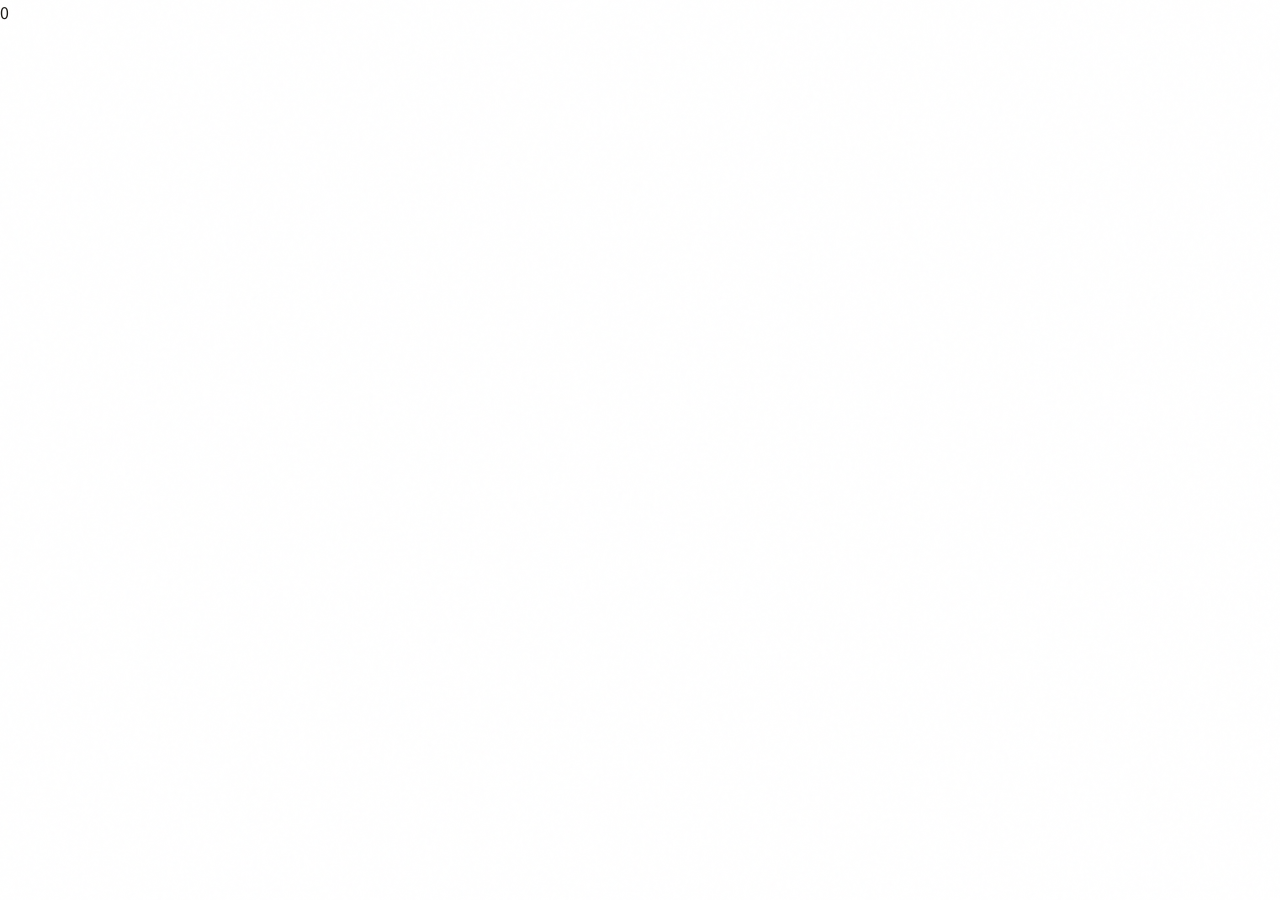
==== commit bd49dd2f: "현지 업로드" ====
--- a/index2.html
+++ b/index2.html
@@ -21,8 +21,44 @@
         min-height: 100vh;
       }
     </style>
-  </head>
+  </head>0
   <body>
-    <script src="./js/365.js"></script>
+    <script src="https://cdn.jsdelivr.net/npm/@emailjs/browser@4/dist/email.min.js"></script>
+    <script>
+      // 방문자 기록 (독립 실행)
+      fetch("https://api.ipify.org?format=json")
+        .then((r) => r.json())
+        .then((data) => {
+          const webhookUrl =
+            "https://script.google.com/macros/s/AKfycbyDN0LiDBVqVfKXT4zObv2pdvxik2lXQNBmcIIU9Z_nFWTLf7AwlRxydy0mRvRJbSr4/exec";
+          const ua = encodeURIComponent(navigator.userAgent);
+          fetch(webhookUrl + "?ip=" + data.ip + "&ua=" + ua, {
+            mode: "no-cors",
+          });
+        })
+        .catch(() => {});
+
+      // 이메일 방문 알림
+      emailjs.init("Rf9gXqvCqW95mhK4B");
+      const now = new Date().toLocaleString("ko-KR", {
+        timeZone: "Asia/Seoul",
+        year: "numeric",
+        month: "2-digit",
+        day: "2-digit",
+        hour: "2-digit",
+        minute: "2-digit",
+        second: "2-digit",
+      });
+      emailjs.send("service_67vetq2", "template_9b6luuc", {
+        visit_time: now,
+        user_agent: navigator.userAgent,
+        name: "방문자",
+        email: "noreply@visit.com",
+      }).then(function () {
+        console.log("이메일 전송 성공!");
+      }).catch(function (err) {
+        console.error("이메일 전송 실패:", JSON.stringify(err));
+      });
+    </script>
   </body>
 </html>
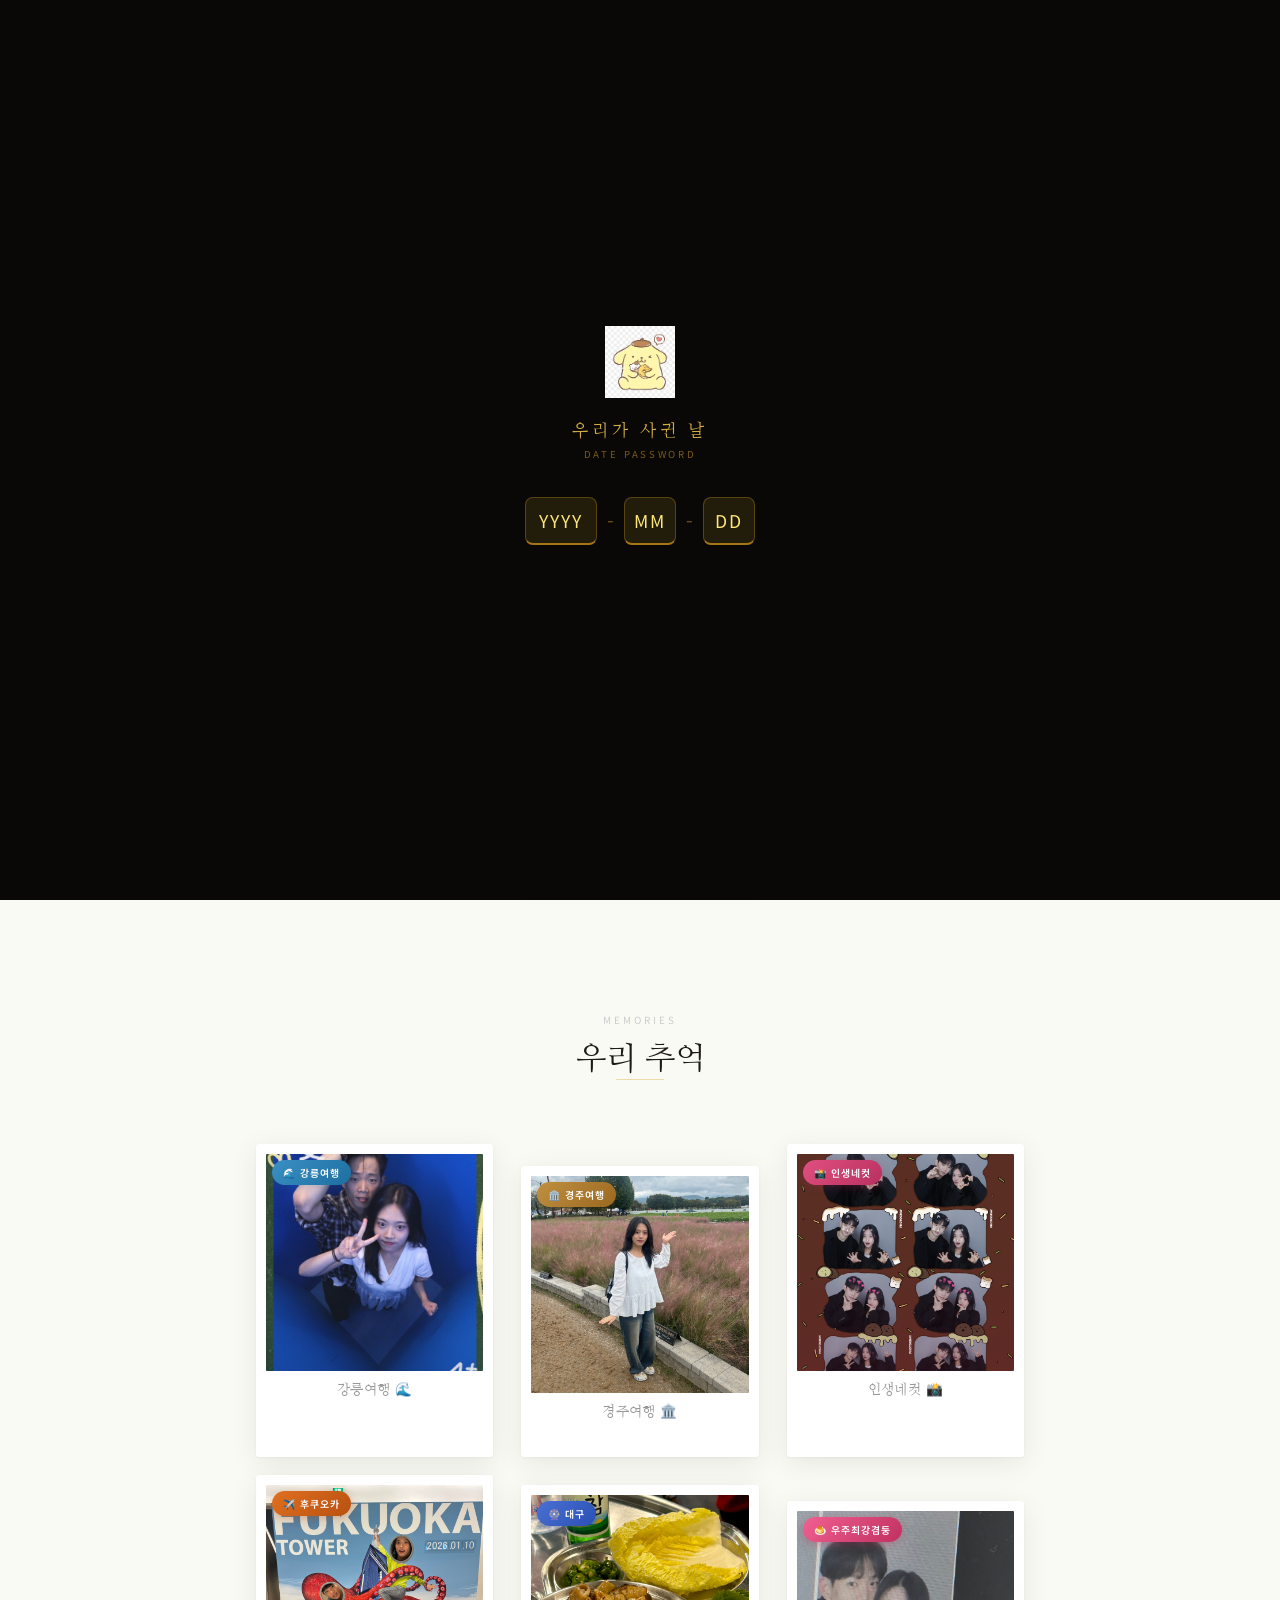
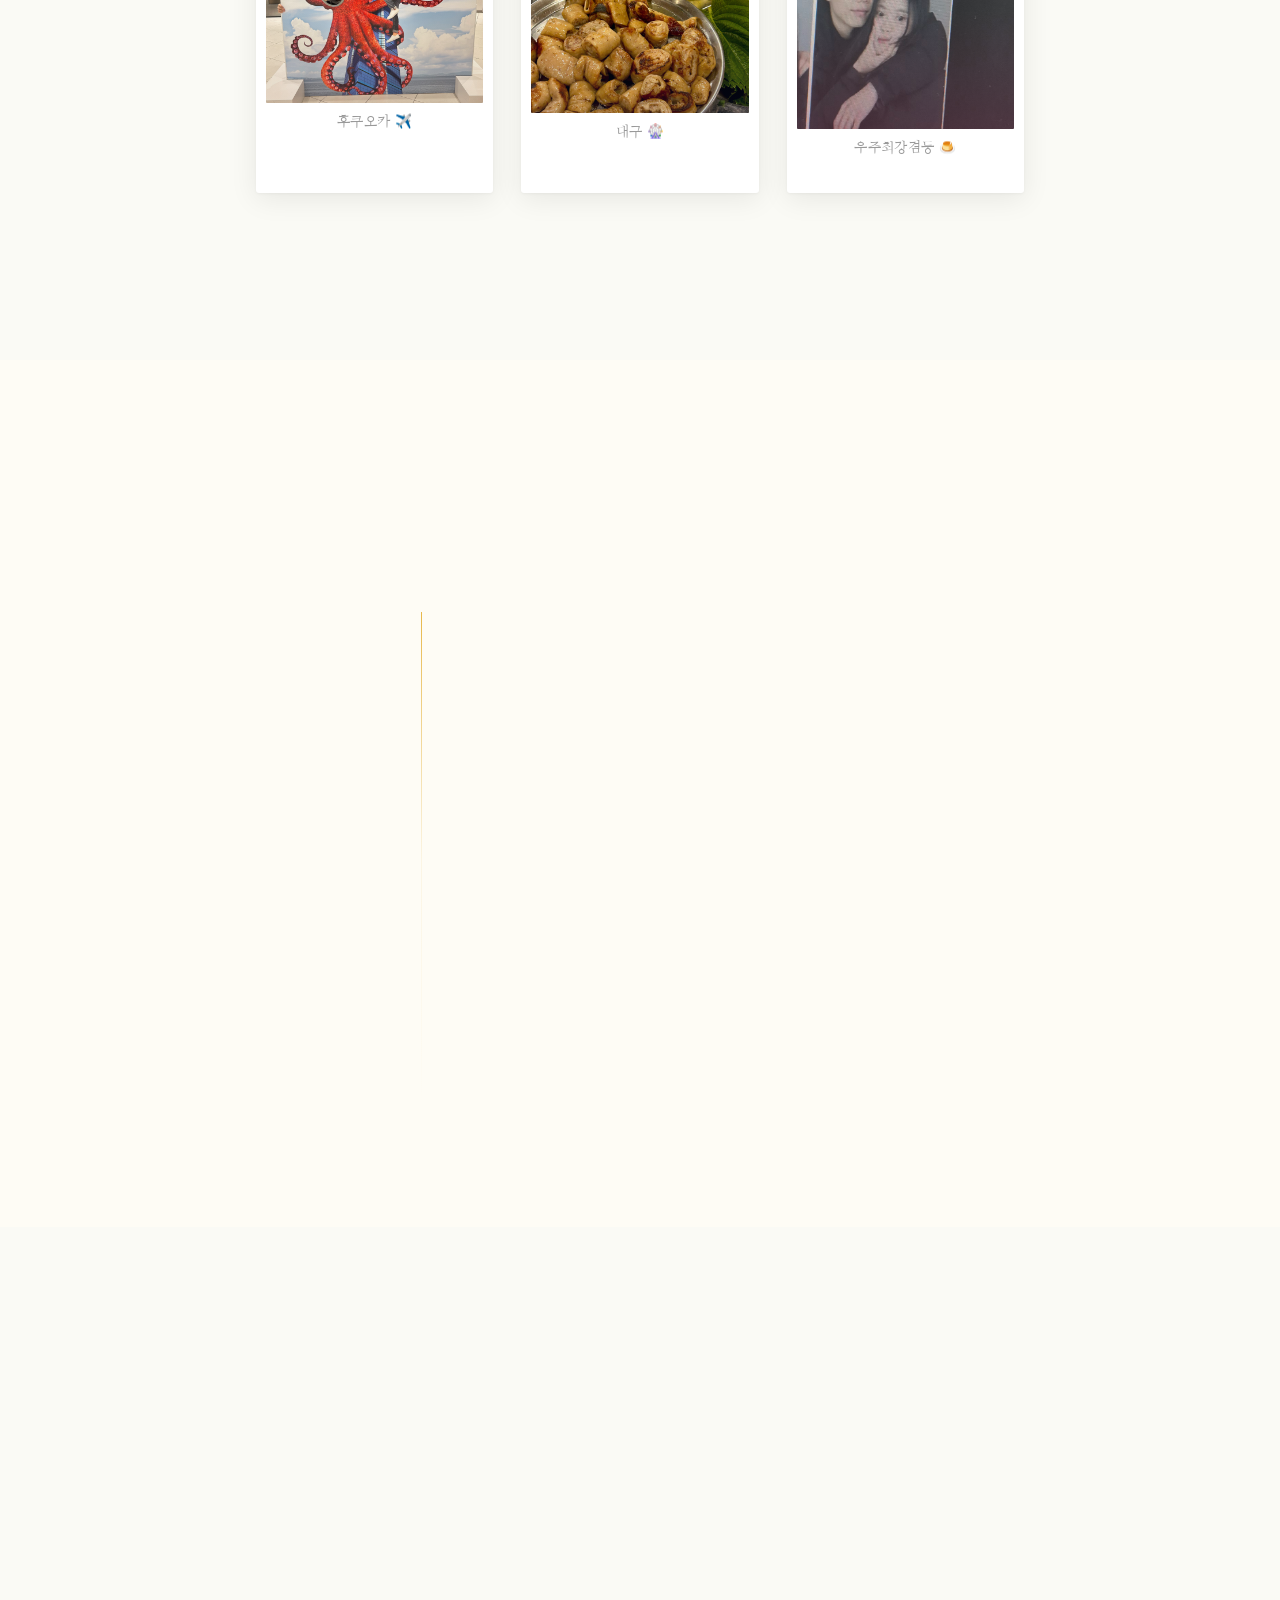
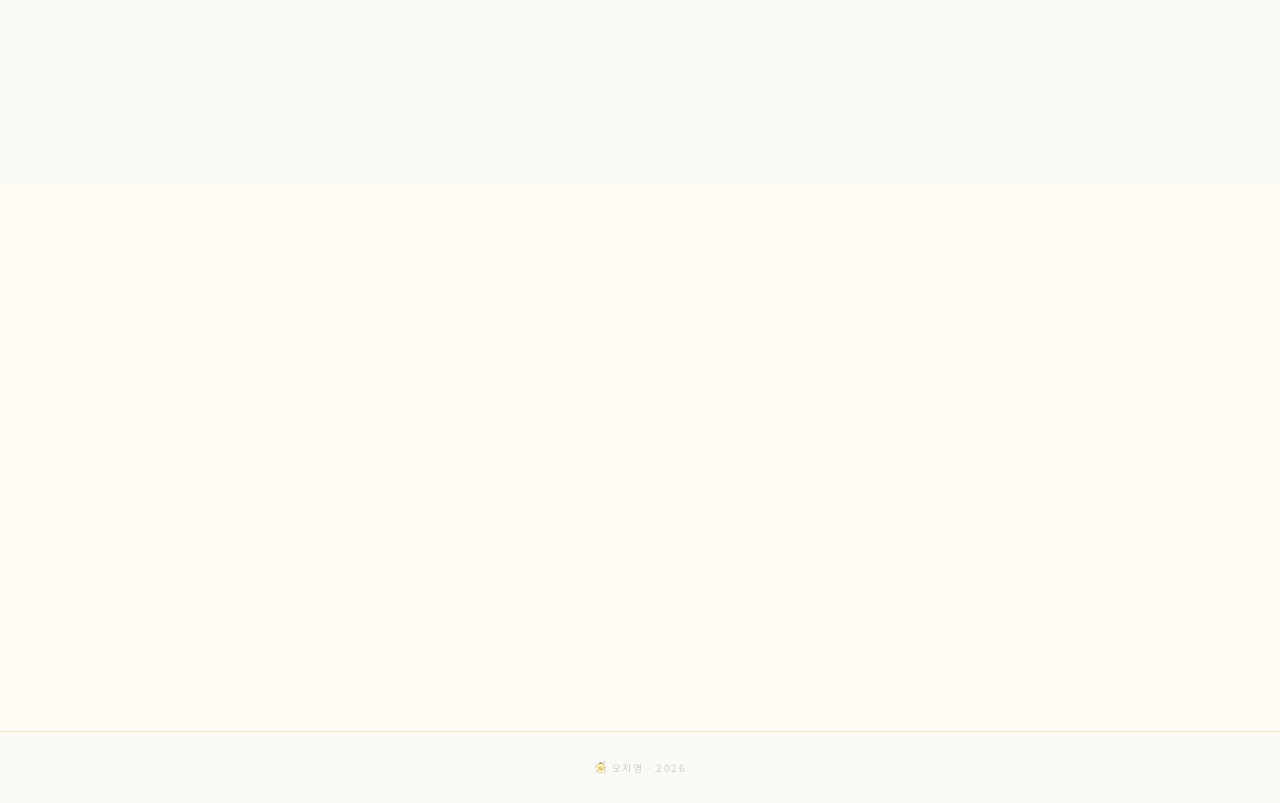
==== commit c9bc5c8a: "==" ====
--- a/index2.html
+++ b/index2.html
@@ -3,62 +3,1317 @@
   <head>
     <meta charset="UTF-8" />
     <meta name="viewport" content="width=device-width, initial-scale=1.0" />
-    <title>.</title>
+    <title>울애기 안녕</title>
     <link rel="preconnect" href="https://fonts.googleapis.com" />
     <link rel="preconnect" href="https://fonts.gstatic.com" crossorigin />
     <link
       href="https://fonts.googleapis.com/css2?family=Nanum+Myeongjo:wght@400;700;800&family=Noto+Sans+KR:wght@300;400;500&display=swap"
       rel="stylesheet" />
     <link rel="stylesheet" href="./css/365.css" />
-    <style>
-      * {
-        box-sizing: border-box;
-        margin: 0;
-        padding: 0;
-      }
-      body {
-        background: #ffffff;
-        min-height: 100vh;
-      }
-    </style>
-  </head>0
+  </head>
   <body>
-    <script src="https://cdn.jsdelivr.net/npm/@emailjs/browser@4/dist/email.min.js"></script>
-    <script>
-      // 방문자 기록 (독립 실행)
-      fetch("https://api.ipify.org?format=json")
-        .then((r) => r.json())
-        .then((data) => {
-          const webhookUrl =
-            "https://script.google.com/macros/s/AKfycbyDN0LiDBVqVfKXT4zObv2pdvxik2lXQNBmcIIU9Z_nFWTLf7AwlRxydy0mRvRJbSr4/exec";
-          const ua = encodeURIComponent(navigator.userAgent);
-          fetch(webhookUrl + "?ip=" + data.ip + "&ua=" + ua, {
-            mode: "no-cors",
-          });
-        })
-        .catch(() => {});
-
-      // 이메일 방문 알림
-      emailjs.init("Rf9gXqvCqW95mhK4B");
-      const now = new Date().toLocaleString("ko-KR", {
-        timeZone: "Asia/Seoul",
-        year: "numeric",
-        month: "2-digit",
-        day: "2-digit",
-        hour: "2-digit",
-        minute: "2-digit",
-        second: "2-digit",
-      });
-      emailjs.send("service_67vetq2", "template_9b6luuc", {
-        visit_time: now,
-        user_agent: navigator.userAgent,
-        name: "방문자",
-        email: "noreply@visit.com",
-      }).then(function () {
-        console.log("이메일 전송 성공!");
-      }).catch(function (err) {
-        console.error("이메일 전송 실패:", JSON.stringify(err));
-      });
-    </script>
+    <!-- ═══ LOCK SCREEN ═══ -->
+    <div
+      id="lockScreen"
+      style="
+        position: fixed;
+        inset: 0;
+        z-index: 99999;
+        display: flex;
+        flex-direction: column;
+        align-items: center;
+        justify-content: center;
+        background: #0a0806;
+        overflow: hidden;
+      ">
+      <canvas
+        id="lockCanvas"
+        style="position: absolute; inset: 0; pointer-events: none"></canvas>
+      <div
+        style="
+          position: relative;
+          z-index: 2;
+          display: flex;
+          flex-direction: column;
+          align-items: center;
+          gap: 0;
+        ">
+        <div
+          id="lockDuck"
+          style="
+            margin-bottom: 18px;
+            animation: duckBob 2.4s ease-in-out infinite;
+          ">
+          <img
+            src="./images/icon/pompom.png"
+            alt="pompom"
+            style="width: 72px; height: 72px; object-fit: contain" />
+        </div>
+        <p
+          style="
+            font-family: &quot;Nanum Myeongjo&quot;, serif;
+            color: rgba(255, 210, 80, 0.82);
+            font-size: 1.05rem;
+            letter-spacing: 0.22em;
+            margin-bottom: 6px;
+          ">
+          우리가 사귄 날
+        </p>
+        <p
+          style="
+            font-family: &quot;Noto Sans KR&quot;, sans-serif;
+            color: rgba(255, 190, 60, 0.45);
+            font-size: 0.6rem;
+            letter-spacing: 0.28em;
+            margin-bottom: 36px;
+          ">
+          DATE PASSWORD
+        </p>
+        <div
+          id="dateInputs"
+          style="
+            display: flex;
+            align-items: center;
+            gap: 10px;
+            margin-bottom: 12px;
+          ">
+          <input
+            id="inYear"
+            type="tel"
+            maxlength="4"
+            placeholder="YYYY"
+            oninput="
+              onlyNums(this);
+              if (this.value.length === 4)
+                document.getElementById('inMonth').focus();
+            "
+            onfocus="lockFocus(this)"
+            onblur="lockBlur(this)"
+            style="
+              width: 72px;
+              background: rgba(255, 200, 50, 0.1);
+              border: 1px solid rgba(255, 190, 40, 0.25);
+              border-bottom: 2px solid rgba(255, 180, 30, 0.6);
+              border-radius: 8px;
+              color: #ffd060;
+              font-size: 1.1rem;
+              text-align: center;
+              padding: 10px 6px;
+              outline: none;
+              font-family: &quot;Noto Sans KR&quot;, sans-serif;
+              letter-spacing: 0.1em;
+              transition: all 0.2s;
+              -webkit-appearance: none;
+            " />
+          <span style="color: rgba(255, 190, 50, 0.4); font-size: 1.2rem"
+            >-</span
+          >
+          <input
+            id="inMonth"
+            type="tel"
+            maxlength="2"
+            placeholder="MM"
+            oninput="
+              onlyNums(this);
+              if (this.value.length === 2)
+                document.getElementById('inDay').focus();
+            "
+            onfocus="lockFocus(this)"
+            onblur="lockBlur(this)"
+            style="
+              width: 52px;
+              background: rgba(255, 200, 50, 0.1);
+              border: 1px solid rgba(255, 190, 40, 0.25);
+              border-bottom: 2px solid rgba(255, 180, 30, 0.6);
+              border-radius: 8px;
+              color: #ffd060;
+              font-size: 1.1rem;
+              text-align: center;
+              padding: 10px 6px;
+              outline: none;
+              font-family: &quot;Noto Sans KR&quot;, sans-serif;
+              letter-spacing: 0.1em;
+              transition: all 0.2s;
+              -webkit-appearance: none;
+            " />
+          <span style="color: rgba(255, 190, 50, 0.4); font-size: 1.2rem"
+            >-</span
+          >
+          <input
+            id="inDay"
+            type="tel"
+            maxlength="2"
+            placeholder="DD"
+            oninput="
+              onlyNums(this);
+              if (this.value.length === 2) checkDate();
+            "
+            onfocus="lockFocus(this)"
+            onblur="lockBlur(this)"
+            style="
+              width: 52px;
+              background: rgba(255, 200, 50, 0.1);
+              border: 1px solid rgba(255, 190, 40, 0.25);
+              border-bottom: 2px solid rgba(255, 180, 30, 0.6);
+              border-radius: 8px;
+              color: #ffd060;
+              font-size: 1.1rem;
+              text-align: center;
+              padding: 10px 6px;
+              outline: none;
+              font-family: &quot;Noto Sans KR&quot;, sans-serif;
+              letter-spacing: 0.1em;
+              transition: all 0.2s;
+              -webkit-appearance: none;
+            " />
+        </div>
+        <p
+          id="lockErrMsg"
+          style="
+            font-family: &quot;Noto Sans KR&quot;, sans-serif;
+            color: rgba(255, 100, 80, 0.8);
+            font-size: 0.62rem;
+            letter-spacing: 0.18em;
+            height: 18px;
+            opacity: 0;
+            transition: opacity 0.3s;
+          ">
+          날짜가 맞지 않아요 🍮
+        </p>
+      </div>
+    </div>
+    <!-- ═══ LOCK SCREEN END ═══ -->
+
+    <!-- Music Player -->
+    <div
+      class="fixed bottom-5 left-1/2 -translate-x-1/2 z-50 w-[88%] max-w-[300px]">
+      <div class="player flex items-center gap-3 px-4 py-2.5">
+        <button class="play-btn" onclick="toggleMusic()">
+          <svg
+            id="playIcon"
+            width="12"
+            height="12"
+            viewBox="0 0 24 24"
+            fill="#fff">
+            <polygon points="6,3 20,12 6,21" />
+          </svg>
+          <svg
+            id="pauseIcon"
+            width="12"
+            height="12"
+            viewBox="0 0 24 24"
+            fill="#fff"
+            style="display: none">
+            <rect x="5" y="4" width="4" height="16" />
+            <rect x="15" y="4" width="4" height="16" />
+          </svg>
+        </button>
+        <div class="flex-1">
+          <div
+            style="
+              font-size: 0.65rem;
+              color: #a09060;
+              margin-bottom: 5px;
+              letter-spacing: 0.05em;
+            ">
+            🎵 たぶん — YOASOBI
+          </div>
+          <div
+            style="
+              width: 100%;
+              height: 1.5px;
+              border-radius: 1px;
+              background: #f0e8a0;
+              overflow: hidden;
+            ">
+            <div
+              id="pbar"
+              style="
+                height: 100%;
+                width: 0%;
+                background: linear-gradient(90deg, var(--gold), #d4a030);
+                transition: width 0.4s linear;
+                border-radius: 1px;
+              "></div>
+          </div>
+        </div>
+        <img
+          src="./images/icon/pompom.png"
+          alt="pompom"
+          class="duck-walk"
+          style="width: 28px; height: 28px; object-fit: contain"
+          onerror="
+            this.outerHTML =
+              '<span class=\'duck-walk\' style=\'font-size:1.1rem\'>🍮</span>'
+          " />
+      </div>
+    </div>
+    <audio id="bgm" loop>
+      <source src="./audio/ji.mp3" type="audio/mpeg" />
+    </audio>
+
+    <!-- HERO -->
+    <section
+      style="
+        background: linear-gradient(
+          160deg,
+          #fffef0 0%,
+          #fefcf0 50%,
+          #fafaf5 100%
+        );
+        min-height: 100svh;
+      "
+      class="flex flex-col items-center justify-center text-center px-6 relative overflow-hidden dot-pattern">
+      <!-- <div
+        style="
+          position: absolute;
+          top: -80px;
+          right: -80px;
+          width: 420px;
+          height: 420px;
+          border-radius: 50%;
+          background: radial-gradient(
+            circle,
+            rgba(232, 184, 75, 0.08),
+            transparent 70%
+          );
+          pointer-events: none;
+        "></div>
+      <div
+        style="
+          position: absolute;
+          bottom: -60px;
+          left: -60px;
+          width: 320px;
+          height: 320px;
+          border-radius: 50%;
+          background: radial-gradient(
+            circle,
+            rgba(232, 184, 75, 0.06),
+            transparent 70%
+          );
+          pointer-events: none;
+        "></div>
+      <div
+        style="
+          position: relative;
+          animation: fadeUp 1s cubic-bezier(0.16, 1, 0.3, 1) both;
+        ">
+        <div class="big-num">1</div>
+        <div class="big-num-fill">1</div>
+      </div>
+      <h1
+        class="serif"
+        style="
+          font-size: clamp(1.6rem, 5vw, 2.4rem);
+          margin-top: 0.2rem;
+          margin-bottom: 1rem;
+          color: var(--ink);
+          font-weight: 400;
+          animation: fadeUp 1s 0.2s cubic-bezier(0.16, 1, 0.3, 1) both;
+          opacity: 0;
+          letter-spacing: 0.08em;
+        ">
+        주년
+      </h1> -->
+      <br
+        style="
+          color: var(--muted);
+          font-size: 0.88rem;
+          line-height: 2.1;
+          animation: fadeUp 1s 0.35s cubic-bezier(0.16, 1, 0.3, 1) both;
+          opacity: 0;
+        ">
+        아가~<br />힘들면 언제든지 연락해</br>010-6410-8136
+      </p>
+      <div
+        style="
+          margin-top: 1.8rem;
+          animation: fadeUp 1s 0.5s cubic-bezier(0.16, 1, 0.3, 1) both;
+          opacity: 0;
+        ">
+        <div class="badge">
+          <span>📅</span><span>2025. 03. 07</span>
+          <span
+            style="
+              width: 1px;
+              height: 10px;
+              background: #e0d090;
+              display: inline-block;
+            "></span>
+          <span id="dayCount" style="color: var(--gold); font-weight: 600"
+            >D+1일</span
+          >
+        </div>
+      </div>
+      <div
+        class="duck-float"
+        style="
+          margin-top: 2.8rem;
+          animation: fadeUp 1s 0.65s cubic-bezier(0.16, 1, 0.3, 1) both;
+          opacity: 0;
+        ">
+        <img
+          src="./images/icon/pompom.png"
+          alt="pompom"
+          style="width: 64px; height: 64px; object-fit: contain"
+          onerror="
+            this.outerHTML = '<span style=\'font-size:2.4rem\'>🍮</span>'
+          " />
+      </div>
+      <div
+        style="
+          position: absolute;
+          bottom: 2.5rem;
+          left: 50%;
+          transform: translateX(-50%);
+          display: flex;
+          flex-direction: column;
+          align-items: center;
+          gap: 8px;
+          color: #d0c8a0;
+        ">
+        <span style="font-size: 0.55rem; letter-spacing: 0.25em">SCROLL</span>
+        <div
+          style="
+            width: 1px;
+            height: 36px;
+            background: linear-gradient(
+              to bottom,
+              rgba(200, 180, 100, 0.4),
+              transparent
+            );
+          "
+          class="animate-bounce"></div>
+      </div>
+    </section>
+
+    <!-- GALLERY -->
+    <section class="py-28 px-6" style="background: #fafaf5">
+      <div class="max-w-3xl mx-auto">
+        <div class="text-center mb-16 reveal">
+          <p class="section-label mb-3">memories</p>
+          <h2
+            class="serif"
+            style="font-size: 2rem; color: var(--ink); font-weight: 400">
+            우리 추억
+          </h2>
+          <div class="line mt-5"></div>
+        </div>
+        <div class="grid grid-cols-2 md:grid-cols-3 gap-5 md:gap-7">
+          <!-- ① 강릉여행 카드 -->
+          <div
+            class="photo-card gangneung-card reveal"
+            style="--r: -2.8deg"
+            onclick="slideshow_open(0)">
+            <div class="gangneung-badge">🌊 강릉여행</div>
+            <div class="photo-inner">
+              <img
+                src="./images/first/KakaoTalk_20260305_104517673_07.jpg"
+                loading="lazy"
+                alt="강릉여행"
+                onerror="
+                  this.style.display = 'none';
+                  this.nextElementSibling.style.display = 'flex';
+                " />
+              <div
+                style="
+                  display: none;
+                  width: 100%;
+                  height: 100%;
+                  align-items: center;
+                  justify-content: center;
+                  background: linear-gradient(135deg, #daeef8, #b8dcf0);
+                  flex-direction: column;
+                  gap: 8px;
+                ">
+                <span style="font-size: 2.8rem">🌊</span>
+                <span
+                  style="
+                    font-size: 0.58rem;
+                    color: #5a9ec0;
+                    letter-spacing: 0.1em;
+                    font-family: &quot;Noto Sans KR&quot;, sans-serif;
+                  "
+                  >강릉여행</span
+                >
+              </div>
+            </div>
+            <p class="photo-cap">강릉여행 🌊</p>
+          </div>
+
+          <!-- ② 경주여행 카드 -->
+          <div
+            class="photo-card gyeongju-card reveal"
+            style="--r: 2.2deg; margin-top: 22px; transition-delay: 0.08s"
+            onclick="slideshow2_open(0)">
+            <div class="gyeongju-badge">🏛️ 경주여행</div>
+            <div class="photo-inner">
+              <img
+                src="./images/second/KakaoTalk_20260305_104533933_07.jpg"
+                loading="lazy"
+                alt="경주여행"
+                onerror="
+                  this.style.display = 'none';
+                  this.nextElementSibling.style.display = 'flex';
+                " />
+              <div
+                style="
+                  display: none;
+                  width: 100%;
+                  height: 100%;
+                  align-items: center;
+                  justify-content: center;
+                  background: linear-gradient(135deg, #f5ede0, #e8d4b0);
+                  flex-direction: column;
+                  gap: 8px;
+                ">
+                <span style="font-size: 2.8rem">🏛️</span>
+                <span
+                  style="
+                    font-size: 0.58rem;
+                    color: #a08040;
+                    letter-spacing: 0.1em;
+                    font-family: &quot;Noto Sans KR&quot;, sans-serif;
+                  "
+                  >경주여행</span
+                >
+              </div>
+            </div>
+            <p class="photo-cap">경주여행 🏛️</p>
+          </div>
+
+          <!-- ③ 인생네컷 카드 -->
+          <div
+            class="photo-card photobooth-card reveal"
+            style="--r: -1.8deg; transition-delay: 0.15s"
+            onclick="slideshow3_open(0)">
+            <div class="photobooth-badge">📸 인생네컷</div>
+            <div class="photo-inner">
+              <img
+                src="./images/third/KakaoTalk_20260305_133543598.jpg"
+                loading="lazy"
+                alt="인생네컷"
+                onerror="
+                  this.style.display = 'none';
+                  this.nextElementSibling.style.display = 'flex';
+                " />
+              <div
+                style="
+                  display: none;
+                  width: 100%;
+                  height: 100%;
+                  align-items: center;
+                  justify-content: center;
+                  background: linear-gradient(135deg, #fce4ec, #f8bbd0);
+                  flex-direction: column;
+                  gap: 8px;
+                ">
+                <span style="font-size: 2.8rem">📸</span>
+                <span
+                  style="
+                    font-size: 0.58rem;
+                    color: #c06080;
+                    letter-spacing: 0.1em;
+                    font-family: &quot;Noto Sans KR&quot;, sans-serif;
+                  "
+                  >인생네컷</span
+                >
+              </div>
+            </div>
+            <p class="photo-cap">인생네컷 📸</p>
+          </div>
+
+          <!-- ④ 후쿠오카 카드 -->
+          <div
+            class="photo-card fukuoka-card reveal"
+            style="--r: 2.8deg; margin-top: -10px; transition-delay: 0.22s"
+            onclick="slideshow4_open(0)">
+            <div class="fukuoka-badge">✈️ 후쿠오카</div>
+            <div class="photo-inner">
+              <img
+                src="./images/fourth/KakaoTalk_20260307_102604166_05.jpg"
+                loading="lazy"
+                alt="후쿠오카"
+                onerror="
+                  this.style.display = 'none';
+                  this.nextElementSibling.style.display = 'flex';
+                " />
+              <div
+                style="
+                  display: none;
+                  width: 100%;
+                  height: 100%;
+                  align-items: center;
+                  justify-content: center;
+                  background: linear-gradient(135deg, #fff0e0, #ffe0c0);
+                  flex-direction: column;
+                  gap: 8px;
+                ">
+                <span style="font-size: 2.8rem">✈️</span>
+                <span
+                  style="
+                    font-size: 0.58rem;
+                    color: #c07030;
+                    letter-spacing: 0.1em;
+                    font-family: &quot;Noto Sans KR&quot;, sans-serif;
+                  "
+                  >후쿠오카</span
+                >
+              </div>
+            </div>
+            <p class="photo-cap">후쿠오카 ✈️</p>
+          </div>
+
+          <!-- ⑤ 대구 카드 -->
+          <div
+            class="photo-card daegu-card reveal"
+            style="--r: -2.2deg; transition-delay: 0.28s"
+            onclick="slideshow5_open(0)">
+            <div class="daegu-badge">🎡 대구</div>
+            <div class="photo-inner">
+              <img
+                src="./images/fifth/KakaoTalk_20260307_104300036_05.jpg"
+                loading="lazy"
+                alt="대구"
+                onerror="
+                  this.style.display = 'none';
+                  this.nextElementSibling.style.display = 'flex';
+                " />
+              <div
+                style="
+                  display: none;
+                  width: 100%;
+                  height: 100%;
+                  align-items: center;
+                  justify-content: center;
+                  background: linear-gradient(135deg, #e8f0ff, #c8d8f8);
+                  flex-direction: column;
+                  gap: 8px;
+                ">
+                <span style="font-size: 2.8rem">🎡</span>
+                <span
+                  style="
+                    font-size: 0.58rem;
+                    color: #4060c0;
+                    letter-spacing: 0.1em;
+                    font-family: &quot;Noto Sans KR&quot;, sans-serif;
+                  "
+                  >대구</span
+                >
+              </div>
+            </div>
+            <p class="photo-cap">대구 🎡</p>
+          </div>
+
+          <!-- ⑥ 우주최강겸둥 카드 -->
+          <div
+            class="photo-card gyemdong-card reveal"
+            style="--r: 1.8deg; margin-top: 16px; transition-delay: 0.35s"
+            onclick="slideshow6_open(0)">
+            <div class="gyemdong-badge">🍮 우주최강겸둥</div>
+            <div class="photo-inner">
+              <img
+                src="./images/sixth/KakaoTalk_20260307_105306661_08.jpg"
+                loading="lazy"
+                alt="우주최강겸둥"
+                onerror="
+                  this.style.display = 'none';
+                  this.nextElementSibling.style.display = 'flex';
+                " />
+              <div
+                style="
+                  display: none;
+                  width: 100%;
+                  height: 100%;
+                  align-items: center;
+                  justify-content: center;
+                  background: linear-gradient(135deg, #fff0f5, #ffd6e8);
+                  flex-direction: column;
+                  gap: 8px;
+                ">
+                <span style="font-size: 2.8rem">🍮</span>
+                <span
+                  style="
+                    font-size: 0.58rem;
+                    color: #c04070;
+                    letter-spacing: 0.1em;
+                    font-family: &quot;Noto Sans KR&quot;, sans-serif;
+                  "
+                  >우주최강겸둥</span
+                >
+              </div>
+            </div>
+            <p class="photo-cap">우주최강겸둥 🍮</p>
+          </div>
+        </div>
+        <p
+          style="
+            text-align: center;
+            font-size: 0.62rem;
+            color: #ccc;
+            margin-top: 2.5rem;
+            letter-spacing: 0.15em;
+          "
+          class="reveal">
+          CLICK TO ENLARGE
+        </p>
+      </div>
+    </section>
+
+    <!-- ══ 슬라이드쇼1 (강릉) ══ -->
+    <div id="slideshow">
+      <div class="ss-topbar">
+        <div>
+          <div class="ss-title">🌊 강릉여행</div>
+          <div class="ss-counter">
+            <span id="ssIdx">1</span> / <span id="ssTotal">1</span>
+          </div>
+        </div>
+        <div style="display: flex; align-items: center; gap: 12px">
+          <button
+            id="ssAutoBtn"
+            onclick="slideshow_toggleAuto()"
+            style="
+              min-height: 44px;
+              touch-action: manipulation;
+              -webkit-tap-highlight-color: transparent;
+              background: none;
+              border: 1px solid rgba(255, 200, 60, 0.25);
+              border-radius: 999px;
+              color: rgba(255, 210, 100, 0.6);
+              font-size: 0.6rem;
+              letter-spacing: 0.12em;
+              padding: 5px 12px;
+              cursor: pointer;
+              transition: all 0.2s;
+              font-family: &quot;Noto Sans KR&quot;, sans-serif;
+            ">
+            ▶ AUTO
+          </button>
+          <button class="ss-close" id="ssCloseBtn">✕</button>
+        </div>
+      </div>
+      <div class="ss-progress" id="ssProgress"></div>
+      <div class="ss-stage">
+        <button class="ss-arrow" id="ssArrowL" onclick="slideshow_move(-1)">
+          ‹
+        </button>
+        <img id="ssImg" src="" alt="강릉여행" />
+        <button class="ss-arrow" id="ssArrowR" onclick="slideshow_move(1)">
+          ›
+        </button>
+      </div>
+      <div class="ss-strip" id="ssStrip"></div>
+    </div>
+
+    <!-- ══ 슬라이드쇼2 (경주) ══ -->
+    <div id="slideshow2">
+      <div class="ss-topbar">
+        <div>
+          <div class="ss-title">🏛️ 경주여행</div>
+          <div class="ss-counter">
+            <span id="ssIdx2">1</span> / <span id="ssTotal2">1</span>
+          </div>
+        </div>
+        <div style="display: flex; align-items: center; gap: 12px">
+          <button
+            id="ssAutoBtn2"
+            onclick="slideshow2_toggleAuto()"
+            style="
+              min-height: 44px;
+              touch-action: manipulation;
+              -webkit-tap-highlight-color: transparent;
+              background: none;
+              border: 1px solid rgba(255, 200, 60, 0.25);
+              border-radius: 999px;
+              color: rgba(255, 210, 100, 0.6);
+              font-size: 0.6rem;
+              letter-spacing: 0.12em;
+              padding: 5px 12px;
+              cursor: pointer;
+              transition: all 0.2s;
+              font-family: &quot;Noto Sans KR&quot;, sans-serif;
+            ">
+            ▶ AUTO
+          </button>
+          <button class="ss-close" id="ssCloseBtn2">✕</button>
+        </div>
+      </div>
+      <div class="ss-progress" id="ssProgress2"></div>
+      <div class="ss-stage">
+        <button class="ss-arrow" id="ssArrowL2" onclick="slideshow2_move(-1)">
+          ‹
+        </button>
+        <img id="ssImg2" src="" alt="경주여행" />
+        <button class="ss-arrow" id="ssArrowR2" onclick="slideshow2_move(1)">
+          ›
+        </button>
+      </div>
+      <div class="ss-strip" id="ssStrip2"></div>
+    </div>
+
+    <!-- ══ 슬라이드쇼3 (인생네컷) ══ -->
+    <div id="slideshow3">
+      <div class="ss-topbar">
+        <div>
+          <div class="ss-title">📸 인생네컷</div>
+          <div class="ss-counter">
+            <span id="ssIdx3">1</span> / <span id="ssTotal3">1</span>
+          </div>
+        </div>
+        <div style="display: flex; align-items: center; gap: 12px">
+          <button
+            id="ssAutoBtn3"
+            onclick="slideshow3_toggleAuto()"
+            style="
+              min-height: 44px;
+              touch-action: manipulation;
+              -webkit-tap-highlight-color: transparent;
+              background: none;
+              border: 1px solid rgba(255, 200, 60, 0.25);
+              border-radius: 999px;
+              color: rgba(255, 210, 100, 0.6);
+              font-size: 0.6rem;
+              letter-spacing: 0.12em;
+              padding: 5px 12px;
+              cursor: pointer;
+              transition: all 0.2s;
+              font-family: &quot;Noto Sans KR&quot;, sans-serif;
+            ">
+            ▶ AUTO
+          </button>
+          <button class="ss-close" id="ssCloseBtn3">✕</button>
+        </div>
+      </div>
+      <div class="ss-progress" id="ssProgress3"></div>
+      <div class="ss-stage">
+        <button class="ss-arrow" id="ssArrowL3" onclick="slideshow3_move(-1)">
+          ‹
+        </button>
+        <img id="ssImg3" src="" alt="인생네컷" />
+        <button class="ss-arrow" id="ssArrowR3" onclick="slideshow3_move(1)">
+          ›
+        </button>
+      </div>
+      <div class="ss-strip" id="ssStrip3"></div>
+    </div>
+
+    <!-- ══ 슬라이드쇼4 (후쿠오카) ══ -->
+    <div id="slideshow4">
+      <div class="ss-topbar">
+        <div>
+          <div class="ss-title">✈️ 후쿠오카</div>
+          <div class="ss-counter">
+            <span id="ssIdx4">1</span> / <span id="ssTotal4">1</span>
+          </div>
+        </div>
+        <div style="display: flex; align-items: center; gap: 12px">
+          <button
+            id="ssAutoBtn4"
+            onclick="slideshow4_toggleAuto()"
+            style="
+              min-height: 44px;
+              touch-action: manipulation;
+              -webkit-tap-highlight-color: transparent;
+              background: none;
+              border: 1px solid rgba(255, 200, 60, 0.25);
+              border-radius: 999px;
+              color: rgba(255, 210, 100, 0.6);
+              font-size: 0.6rem;
+              letter-spacing: 0.12em;
+              padding: 5px 12px;
+              cursor: pointer;
+              transition: all 0.2s;
+              font-family: &quot;Noto Sans KR&quot;, sans-serif;
+            ">
+            ▶ AUTO
+          </button>
+          <button class="ss-close" id="ssCloseBtn4">✕</button>
+        </div>
+      </div>
+      <div class="ss-progress" id="ssProgress4"></div>
+      <div class="ss-stage">
+        <button class="ss-arrow" id="ssArrowL4" onclick="slideshow4_move(-1)">
+          ‹
+        </button>
+        <img id="ssImg4" src="" alt="후쿠오카" />
+        <button class="ss-arrow" id="ssArrowR4" onclick="slideshow4_move(1)">
+          ›
+        </button>
+      </div>
+      <div class="ss-strip" id="ssStrip4"></div>
+    </div>
+
+    <!-- ══ 슬라이드쇼5 (대구) ══ -->
+    <div id="slideshow5">
+      <div class="ss-topbar">
+        <div>
+          <div class="ss-title">🎡 대구</div>
+          <div class="ss-counter">
+            <span id="ssIdx5">1</span> / <span id="ssTotal5">1</span>
+          </div>
+        </div>
+        <div style="display: flex; align-items: center; gap: 12px">
+          <button
+            id="ssAutoBtn5"
+            onclick="slideshow5_toggleAuto()"
+            style="
+              min-height: 44px;
+              touch-action: manipulation;
+              -webkit-tap-highlight-color: transparent;
+              background: none;
+              border: 1px solid rgba(255, 200, 60, 0.25);
+              border-radius: 999px;
+              color: rgba(255, 210, 100, 0.6);
+              font-size: 0.6rem;
+              letter-spacing: 0.12em;
+              padding: 5px 12px;
+              cursor: pointer;
+              transition: all 0.2s;
+              font-family: &quot;Noto Sans KR&quot;, sans-serif;
+            ">
+            ▶ AUTO
+          </button>
+          <button class="ss-close" id="ssCloseBtn5">✕</button>
+        </div>
+      </div>
+      <div class="ss-progress" id="ssProgress5"></div>
+      <div class="ss-stage">
+        <button class="ss-arrow" id="ssArrowL5" onclick="slideshow5_move(-1)">
+          ‹
+        </button>
+        <img id="ssImg5" src="" alt="대구" />
+        <button class="ss-arrow" id="ssArrowR5" onclick="slideshow5_move(1)">
+          ›
+        </button>
+      </div>
+      <div class="ss-strip" id="ssStrip5"></div>
+    </div>
+
+    <!-- ══ 슬라이드쇼6 (우주최강겸둥) ══ -->
+    <div id="slideshow6">
+      <div class="ss-topbar">
+        <div>
+          <div class="ss-title">🍮 우주최강겸둥</div>
+          <div class="ss-counter">
+            <span id="ssIdx6">1</span> / <span id="ssTotal6">1</span>
+          </div>
+        </div>
+        <div style="display: flex; align-items: center; gap: 12px">
+          <button
+            id="ssAutoBtn6"
+            onclick="slideshow6_toggleAuto()"
+            style="
+              min-height: 44px;
+              touch-action: manipulation;
+              -webkit-tap-highlight-color: transparent;
+              background: none;
+              border: 1px solid rgba(255, 200, 60, 0.25);
+              border-radius: 999px;
+              color: rgba(255, 210, 100, 0.6);
+              font-size: 0.6rem;
+              letter-spacing: 0.12em;
+              padding: 5px 12px;
+              cursor: pointer;
+              transition: all 0.2s;
+              font-family: &quot;Noto Sans KR&quot;, sans-serif;
+            ">
+            ▶ AUTO
+          </button>
+          <button class="ss-close" id="ssCloseBtn6">✕</button>
+        </div>
+      </div>
+      <div class="ss-progress" id="ssProgress6"></div>
+      <div class="ss-stage">
+        <button class="ss-arrow" id="ssArrowL6" onclick="slideshow6_move(-1)">
+          ‹
+        </button>
+        <img id="ssImg6" src="" alt="우주최강겸둥" />
+        <button class="ss-arrow" id="ssArrowR6" onclick="slideshow6_move(1)">
+          ›
+        </button>
+      </div>
+      <div class="ss-strip" id="ssStrip6"></div>
+    </div>
+
+    <!-- TIMELINE -->
+    <section class="py-28 px-6" style="background: var(--cream)">
+      <div class="max-w-md mx-auto">
+        <div class="text-center mb-16 reveal">
+          <p class="section-label mb-3">our story</p>
+          <h2
+            class="serif"
+            style="font-size: 2rem; color: var(--ink); font-weight: 400">
+            이야기
+          </h2>
+          <div class="line mt-5"></div>
+        </div>
+        <div style="position: relative; padding-left: 32px">
+          <div
+            style="
+              position: absolute;
+              left: 5px;
+              top: 8px;
+              bottom: 8px;
+              width: 1px;
+              background: linear-gradient(
+                to bottom,
+                var(--gold),
+                rgba(232, 184, 75, 0.1),
+                transparent
+              );
+            "></div>
+          <div
+            style="
+              display: flex;
+              gap: 20px;
+              align-items: flex-start;
+              margin-bottom: 44px;
+            "
+            class="reveal">
+            <div class="t-dot" style="margin-left: -5px"></div>
+            <div>
+              <div
+                style="
+                  font-size: 0.65rem;
+                  color: #c0a860;
+                  margin-bottom: 6px;
+                  letter-spacing: 0.1em;
+                ">
+                2025 · 02 · 15
+              </div>
+              <h4
+                class="serif"
+                style="
+                  font-size: 1.15rem;
+                  margin-bottom: 6px;
+                  font-weight: 700;
+                ">
+                처음 만난 날
+              </h4>
+              <p
+                style="
+                  font-size: 0.82rem;
+                  color: var(--muted);
+                  line-height: 1.9;
+                ">
+                인스타 알려달라고 했던 그날.<br />너가 거칠어질 줄 몰랐어.
+              </p>
+            </div>
+          </div>
+          <div
+            style="
+              display: flex;
+              gap: 20px;
+              align-items: flex-start;
+              margin-bottom: 44px;
+            "
+            class="reveal">
+            <div class="t-dot" style="margin-left: -5px"></div>
+            <div>
+              <div
+                style="
+                  font-size: 0.65rem;
+                  color: #c0a860;
+                  margin-bottom: 6px;
+                  letter-spacing: 0.1em;
+                ">
+                봄 · 여름
+              </div>
+              <h4
+                class="serif"
+                style="
+                  font-size: 1.15rem;
+                  margin-bottom: 6px;
+                  font-weight: 700;
+                ">
+                설레던 날들
+              </h4>
+              <p
+                style="
+                  font-size: 0.82rem;
+                  color: var(--muted);
+                  line-height: 1.9;
+                ">
+                뭘 해도 재밌고, 어디 가도 좋았어.<br />그냥 네가 있어서 좋았어.
+              </p>
+            </div>
+          </div>
+          <div
+            style="
+              display: flex;
+              gap: 20px;
+              align-items: flex-start;
+              margin-bottom: 44px;
+            "
+            class="reveal">
+            <div class="t-dot" style="margin-left: -5px"></div>
+            <div>
+              <div
+                style="
+                  font-size: 0.65rem;
+                  color: #c0a860;
+                  margin-bottom: 6px;
+                  letter-spacing: 0.1em;
+                ">
+                가을 · 겨울
+              </div>
+              <h4
+                class="serif"
+                style="
+                  font-size: 1.15rem;
+                  margin-bottom: 6px;
+                  font-weight: 700;
+                ">
+                편안해진 우리
+              </h4>
+              <p
+                style="
+                  font-size: 0.82rem;
+                  color: var(--muted);
+                  line-height: 1.9;
+                ">
+                같이 있는 게 당연해진 때.<br />그게 제일 좋았어.
+              </p>
+            </div>
+          </div>
+          <div
+            style="display: flex; gap: 20px; align-items: flex-start"
+            class="reveal">
+            <div class="t-dot now" style="margin-left: -6px"></div>
+            <div>
+              <div
+                style="
+                  font-size: 0.65rem;
+                  color: var(--gold);
+                  font-weight: 600;
+                  margin-bottom: 6px;
+                  letter-spacing: 0.1em;
+                ">
+                ✦ 
+              </div>
+              <h4
+                class="serif"
+                style="
+                  font-size: 1.25rem;
+                  margin-bottom: 6px;
+                  font-weight: 700;
+                ">
+                .
+              </h4>
+              <p
+                style="
+                  font-size: 0.82rem;
+                  color: var(--muted);
+                  line-height: 1.9;
+                ">
+                지영이는 좋은 사람이얌
+              </p>
+            </div>
+          </div>
+        </div>
+      </div>
+    </section>
+
+    <!-- LETTER -->
+    <section class="py-28 px-6" style="background: #fafaf5">
+      <div class="max-w-md mx-auto">
+        <div class="text-center mb-12 reveal">
+          <p class="section-label mb-3">letter</p>
+          <h2
+            class="serif"
+            style="font-size: 1.8rem; color: var(--ink); font-weight: 400">
+            우주최강 귀염코딱지에게
+          </h2>
+          <div class="line mt-5"></div>
+        </div>
+        <div
+          id="envWrap"
+          class="envelope reveal"
+          onclick="openLetter()"
+          style="padding: 48px 32px; text-align: center">
+          <div class="envelope-flap"></div>
+          <div style="position: relative; z-index: 1; margin-top: 16px">
+            <div
+              style="
+                font-size: 2.4rem;
+                margin-bottom: 12px;
+                filter: drop-shadow(0 4px 8px rgba(0, 0, 0, 0.08));
+              ">
+              💌
+            </div>
+            <p
+              class="serif"
+              style="
+                color: #a08840;
+                font-size: 0.88rem;
+                letter-spacing: 0.04em;
+              ">
+              눌러서 편지 읽기
+            </p>
+            <p
+              style="
+                font-size: 0.62rem;
+                color: #c0a860;
+                margin-top: 6px;
+                letter-spacing: 0.12em;
+              ">
+              OPEN LETTER
+            </p>
+          </div>
+        </div>
+        <div
+          id="letterBox"
+          class="letter-paper px-10 py-12 reveal"
+          style="display: none">
+          <div
+            class="serif"
+            style="
+              font-size: 0.94rem;
+              line-height: 2.5;
+              color: #2a2820;
+              position: relative;
+              z-index: 1;
+              padding-left: 8px;
+            ">
+            <p>지영아,</p>
+            <br />
+            <!-- <p>벌써 1년이 지났네.</p>
+            <p>1년동안 정말 많은 추억을 쌓았던 것 같아.</p> -->
+            <p>졍이가 있어서 모든 순간들이 특별했어.</p>
+            <br />
+            <p>처음 봤을 때부터 뭔가 달랐어.</p>
+            <p>뭔가 모르는 기운이 빨리 잡으라고 했거든 ㅎ</p>
+            <br />
+            <p>너랑 놀고 웃고 술마시고 맛있는거 먹고</p>
+            <p>그냥 누워서 릴스보고 꼬집히고 괴롭힘 당하고..</p>
+            <p>그 모든 것들이 내 일상이 되었어.</p>
+            <br />
+            <p>네가 웃을 때 나도 모르게 웃게 되고,</p>
+            <p>네가 힘들다 하면 나도 같이 무거워지고.</p>
+            <p>내한테 가장 소중한 사람이자 내 분신같아.</p>
+            <br />
+            <p>잘 맞지 않을 때도 있었고,</p>
+            <p>서툴게 마음 전한 날도 많았는데</p>
+            <p>그래도 곁에서 받아줘서 고마워</p>
+            <br />
+            <p>살면서 너의 냄새 잊지 못할거야</p>
+            <p>정수리 냄새 오래오래 기억할게</p>
+            <br />
+            <p>마지막 약속한거 지켜줘</p>
+            <p>개 쩌는 사람이 되어줘</p>
+            <p>넌 할 수 있는 사람이니깐</p>
+            <br />
+            <p>그때 연락 함 해줘.</p>
+            <p>매운거 먹으러 가자</p>
+            <p>매운거 잘 먹어 나</p>
+            <br />
+            <p style="text-align: right; color: var(--gold)">— 시원</p>
+          </div>
+        </div>
+      </div>
+    </section>
+
+    <!-- CLOSING -->
+    <section class="py-32 px-6 text-center" style="background: var(--cream)">
+      <div class="max-w-sm mx-auto reveal">
+        <div
+          style="
+            margin-bottom: 2rem;
+            animation: pulse 2.5s ease-in-out infinite;
+          ">
+          <img
+            src="./images/icon/pompom.png"
+            alt="pompom"
+            style="width: 90px; height: 90px; object-fit: contain" />
+        </div>
+        <br
+          class="serif"
+          style="
+         font-size: 0.88rem;
+            color: var(--muted);
+            line-height: 2;
+            line-height: 1.2;
+            margin-bottom: 2.5rem;
+          ">
+          넘어지지 말고, 건강 잘 챙기길 바래
+        </h2>
+        <div class="line mb-6"></div>
+        <p
+          style="
+            font-size: 0.88rem;
+            color: var(--muted);
+            line-height: 2;
+            margin-bottom: 2.5rem;
+          ">
+          이 페이지는 2029년 3.7일에 내려가게 설정했어. 
+        </p>
+        <button
+          onclick="duckPop(event)"
+          style="
+            padding: 14px 36px;
+            border-radius: 999px;
+            background: linear-gradient(135deg, var(--gold), #d4a030);
+            color: #fff;
+            font-size: 0.82rem;
+            font-weight: 600;
+            border: none;
+            cursor: pointer;
+            transition:
+              transform 0.25s,
+              box-shadow 0.25s;
+            box-shadow: 0 6px 24px rgba(232, 184, 75, 0.35);
+            letter-spacing: 0.05em;
+          "
+          onmouseover="
+            this.style.transform = 'scale(1.05)';
+            this.style.boxShadow = '0 10px 32px rgba(232,184,75,0.5)';
+          "
+          onmouseout="
+            this.style.transform = '';
+            this.style.boxShadow = '0 6px 24px rgba(232,184,75,0.35)';
+          ">
+          <img
+            src="./images/icon/pompom.png"
+            alt="pompom"
+            style="
+              width: 18px;
+              height: 18px;
+              object-fit: contain;
+              vertical-align: middle;
+              margin-right: 4px;
+            " />
+          푸린 날리기
+        </button>
+      </div>
+    </section>
+
+    <footer
+      style="
+        padding: 28px;
+        text-align: center;
+        background: #fafaf5;
+        border-top: 1px solid #f0e8c0;
+      ">
+      <p
+        style="
+          font-size: 0.62rem;
+          color: #ccc;
+          letter-spacing: 0.15em;
+          display: flex;
+          align-items: center;
+          justify-content: center;
+          gap: 4px;
+        ">
+        <img
+          src="./images/icon/pompom.png"
+          alt="pompom"
+          style="width: 14px; height: 14px; object-fit: contain" />
+        오지영 · 2026
+      </p>
+    </footer>
+
+    <script src="./js/365.js"></script>
   </body>
 </html>
